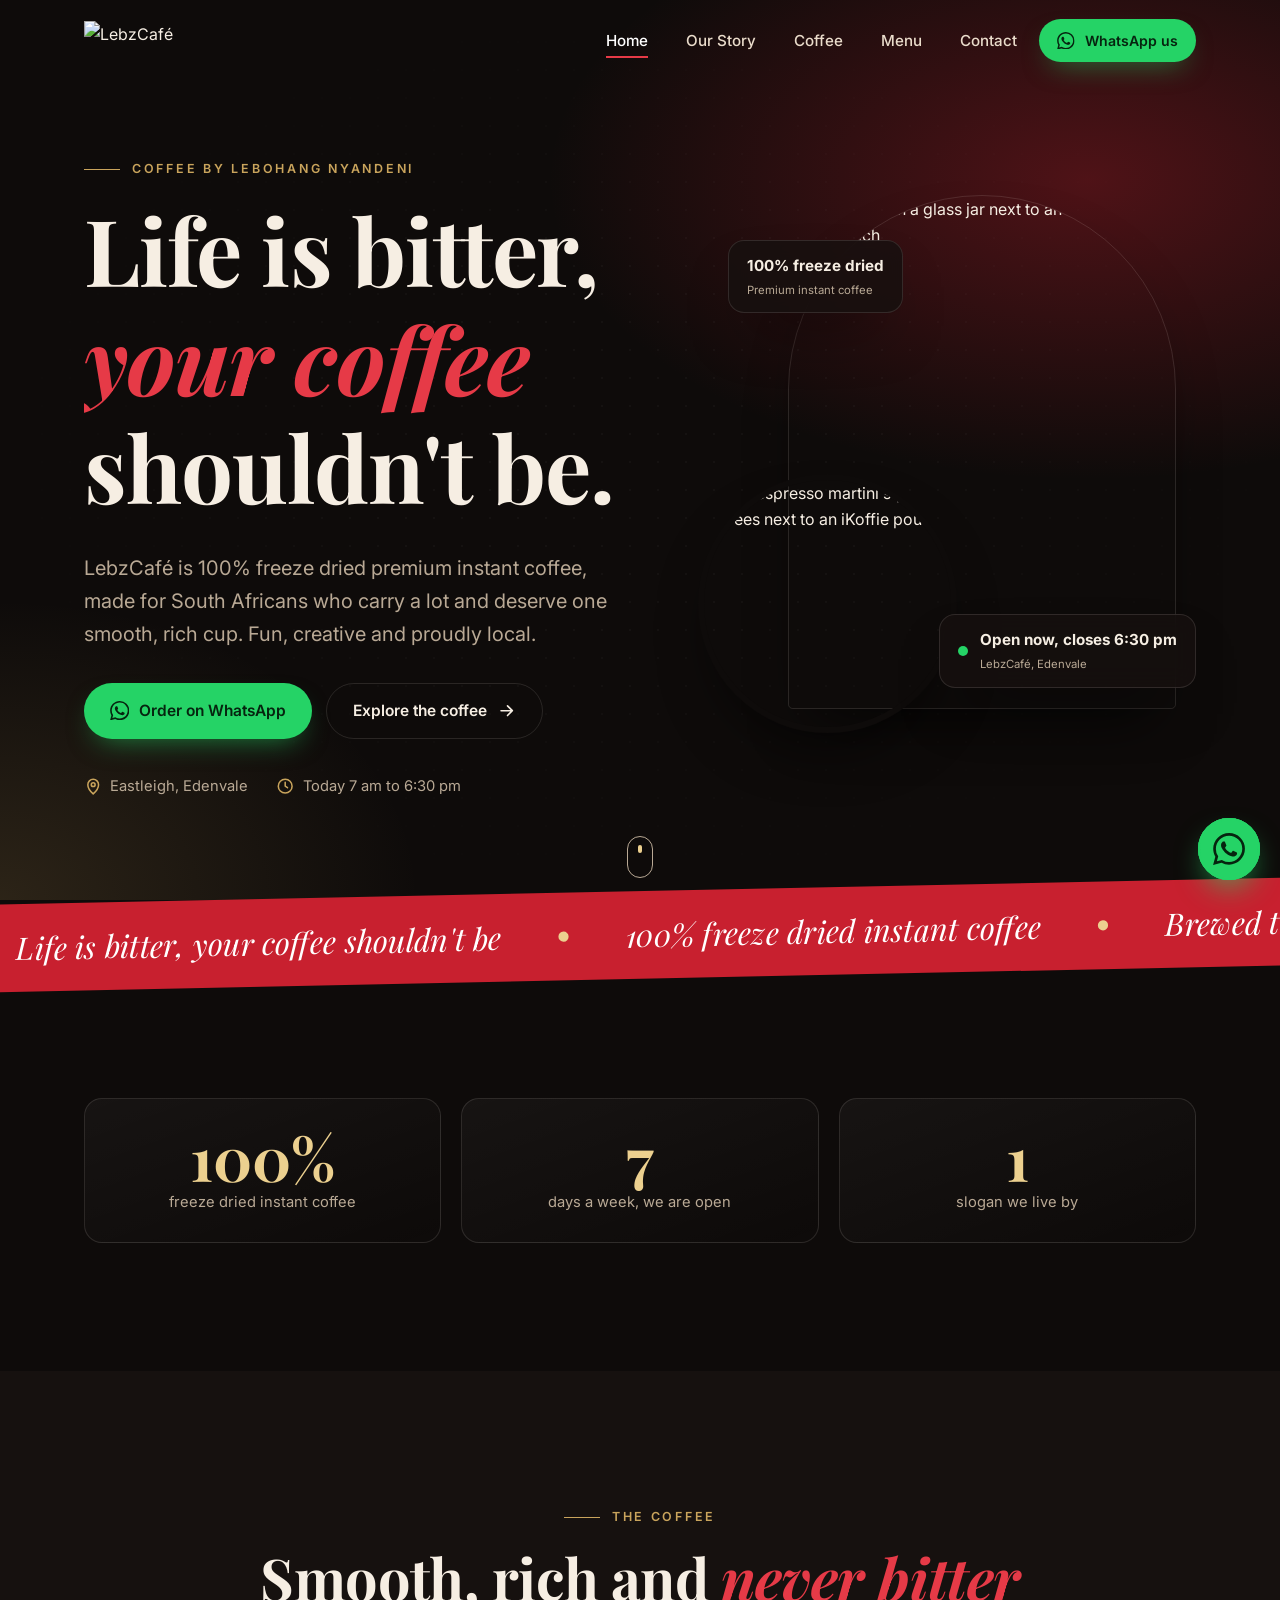
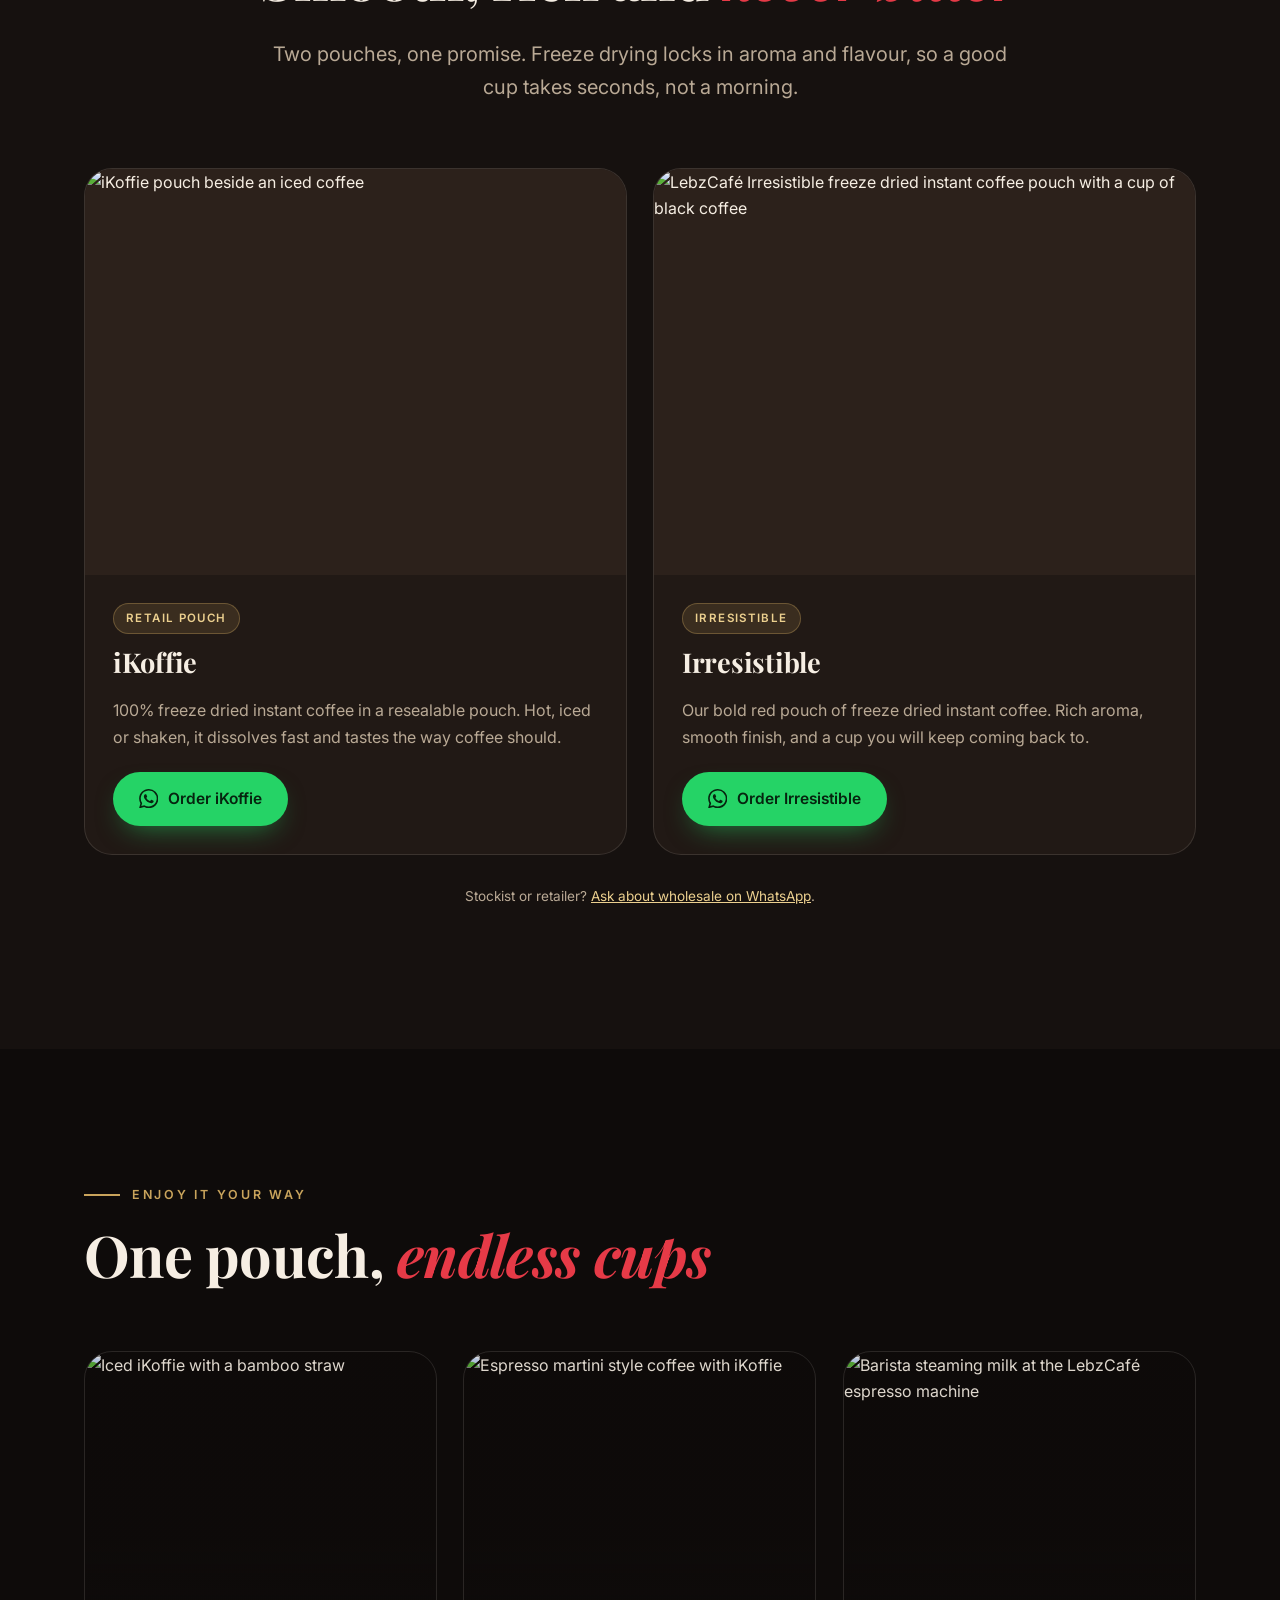
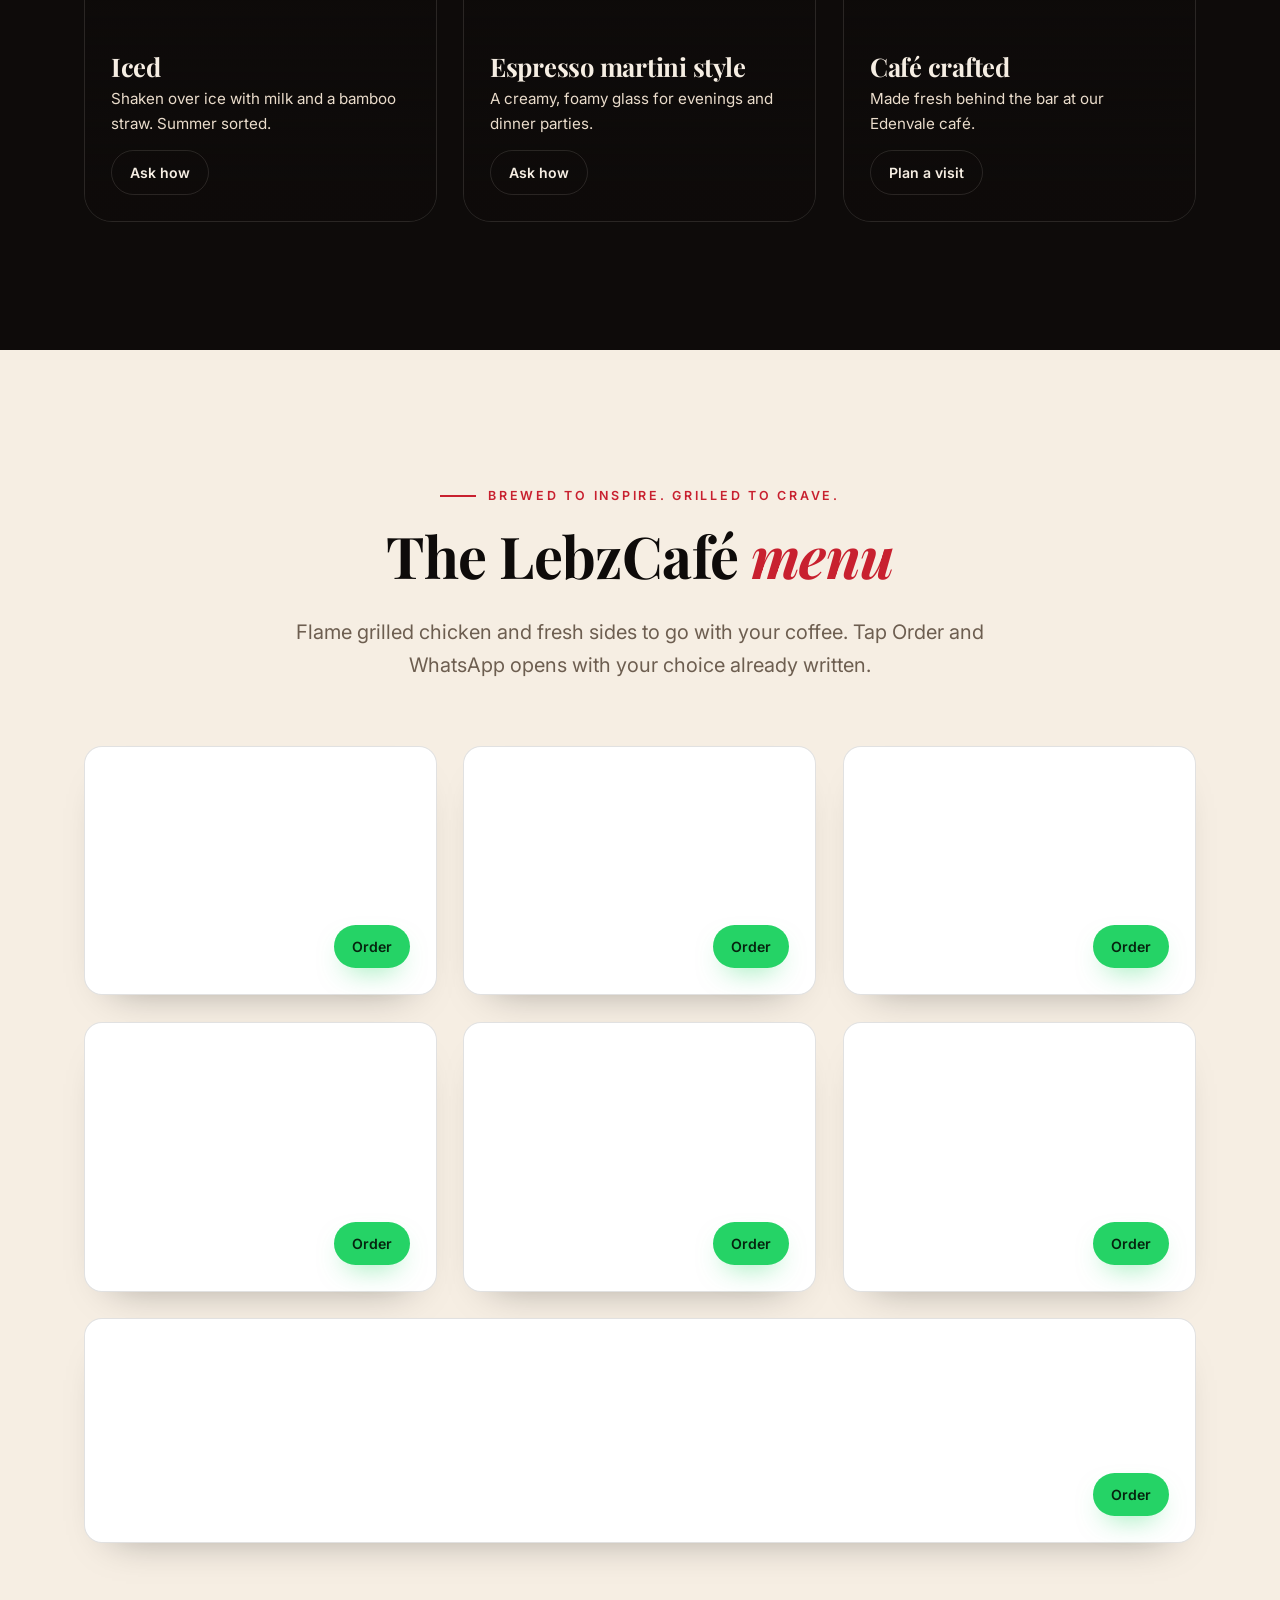
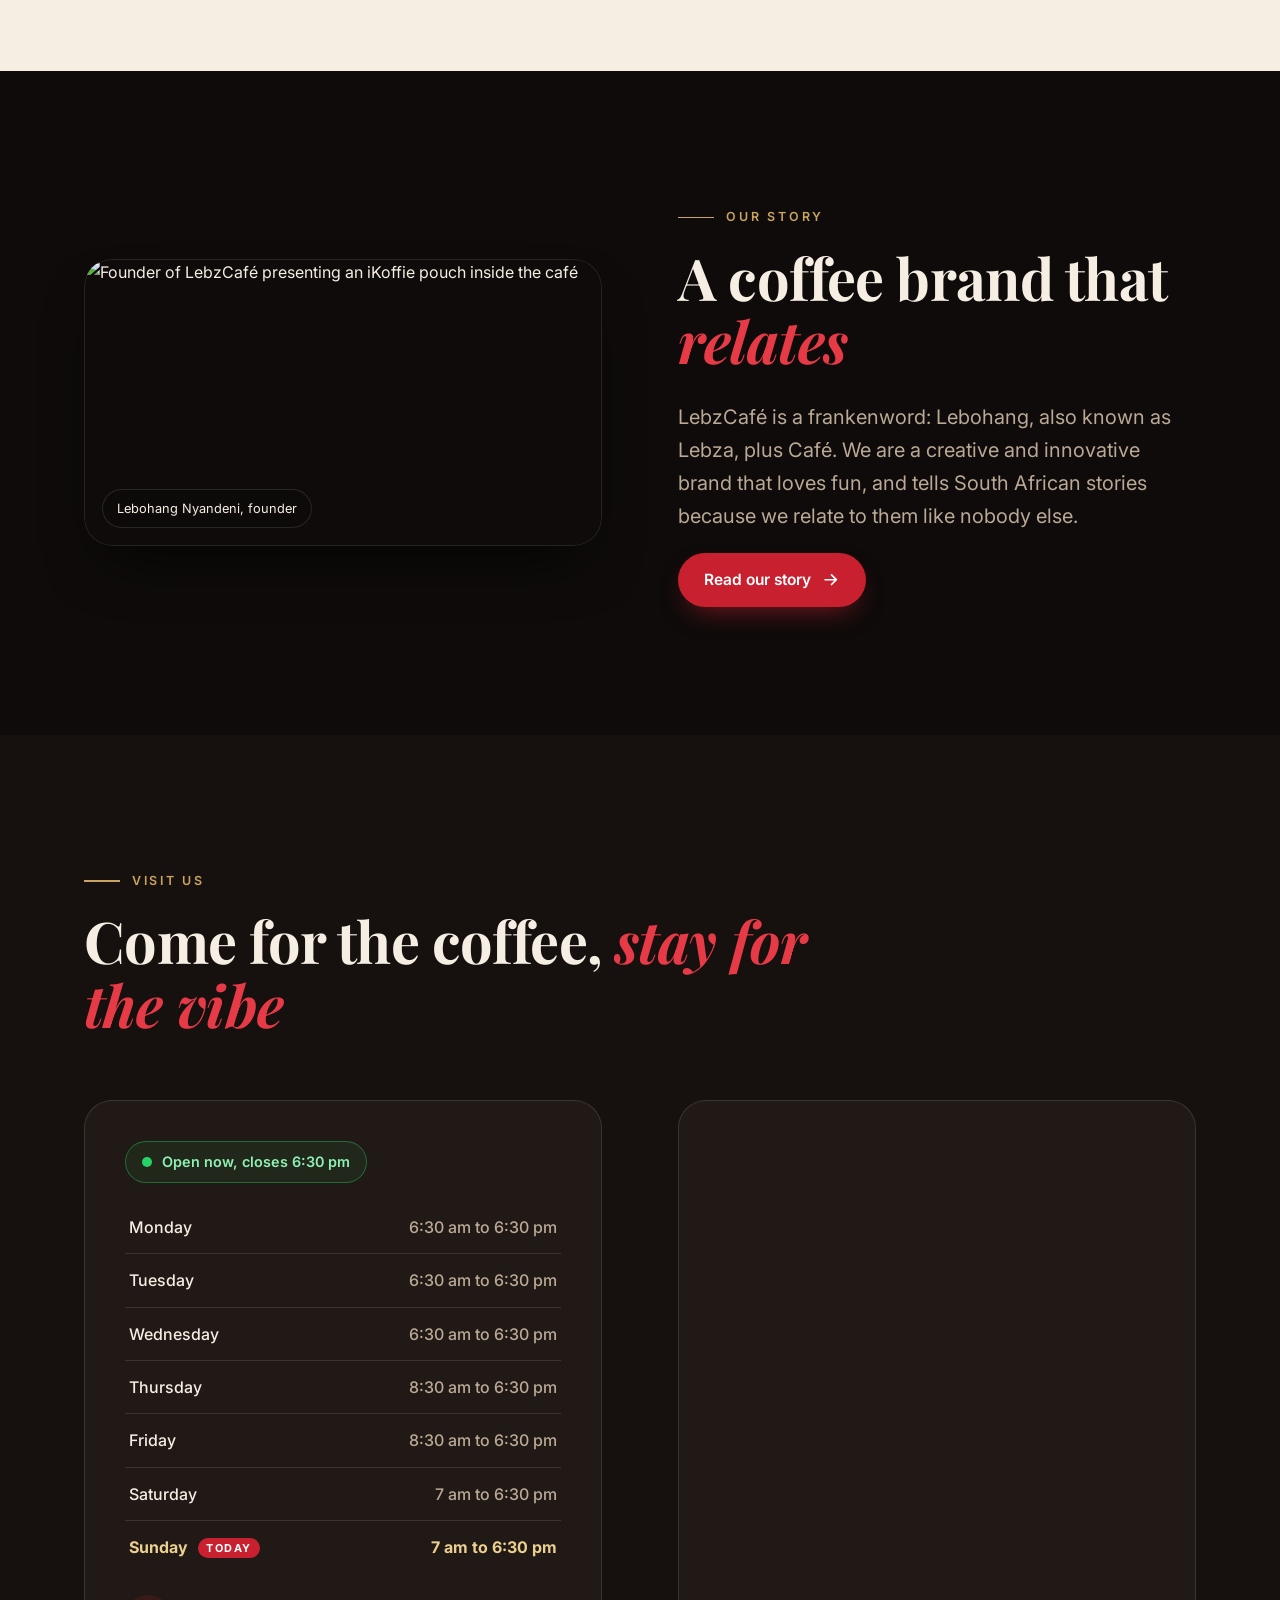
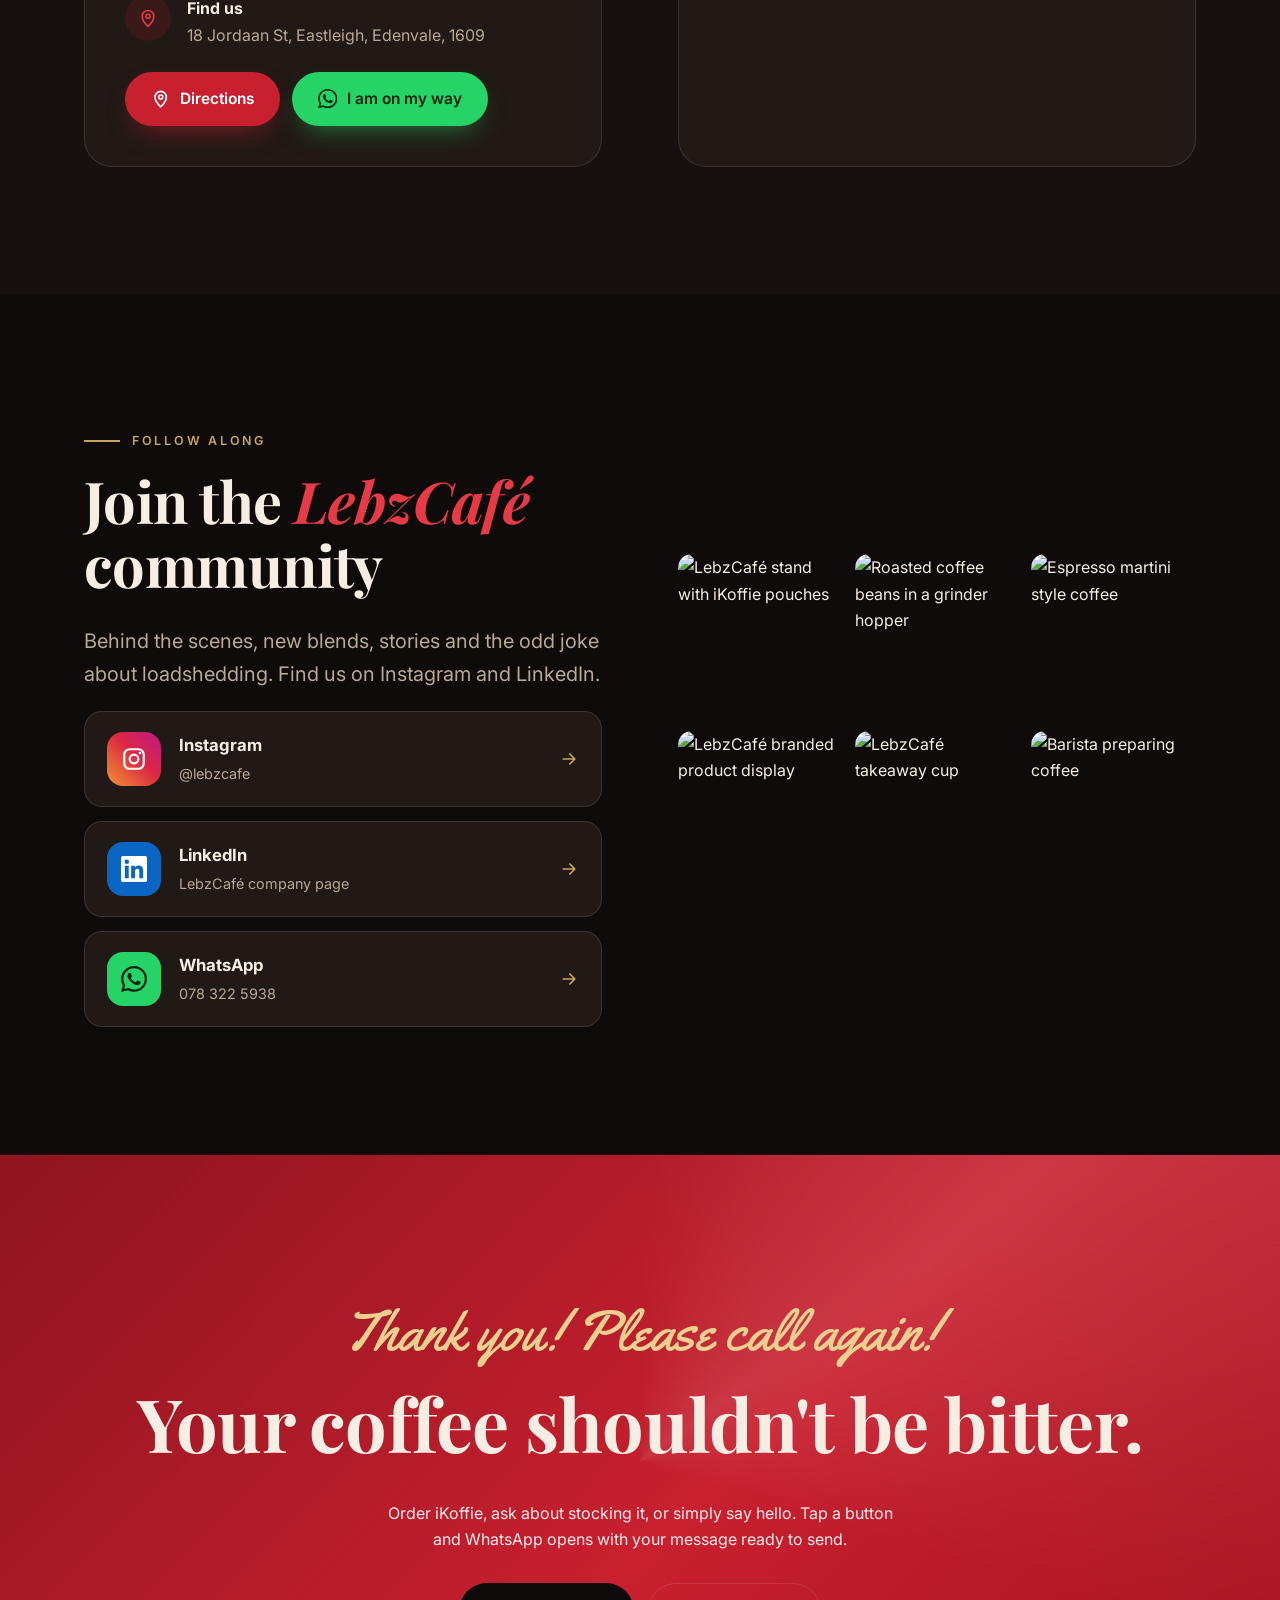
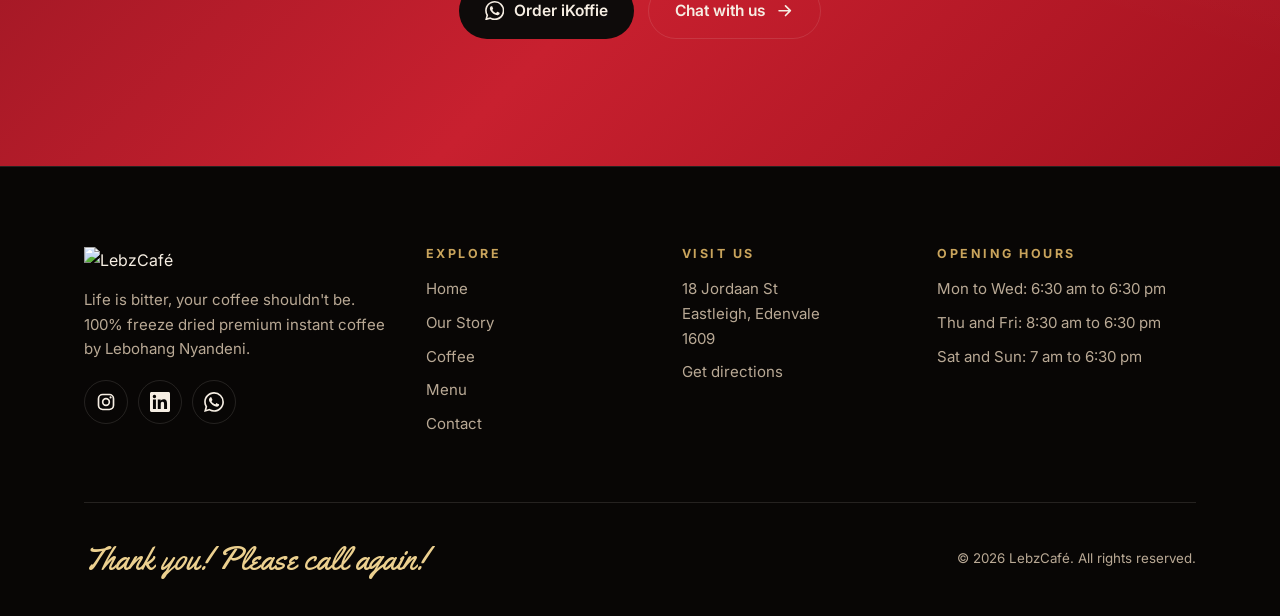
==== index.html @ f3aa7d7d "commit commit" ====
<!DOCTYPE html>
<html lang="en" class="no-js">
<head>
<meta charset="utf-8">
<meta name="viewport" content="width=device-width, initial-scale=1, viewport-fit=cover">
<title>LebzCafé | Premium Freeze Dried Instant Coffee, Edenvale</title>
<meta name="description" content="LebzCafé is a South African coffee brand. Life is bitter, your coffee shouldn't be. 100% freeze dried premium instant coffee, café and chicken grill at 18 Jordaan St, Eastleigh, Edenvale.">
<meta name="theme-color" content="#0e0b0a">
<meta property="og:title" content="LebzCafé | Premium Freeze Dried Instant Coffee, Edenvale">
<meta property="og:description" content="LebzCafé is a South African coffee brand. Life is bitter, your coffee shouldn't be. 100% freeze dried premium instant coffee, café and chicken grill at 18 Jordaan St, Eastleigh, Edenvale.">
<meta property="og:type" content="website">
<meta property="og:image" content="images/ikoffie-beach.jpg">
<link rel="icon" href="images/favicon.png" type="image/png">
<link rel="preconnect" href="https://fonts.googleapis.com">
<link rel="preconnect" href="https://fonts.gstatic.com" crossorigin>
<link href="https://fonts.googleapis.com/css2?family=Inter:wght@400;500;600;700&family=Playfair+Display:ital,wght@0,600;0,700;1,500;1,600&family=Yellowtail&display=swap" rel="stylesheet">
<link rel="stylesheet" href="style.css">
</head>
<body class="is-loading">
<svg width="0" height="0" style="position:absolute" aria-hidden="true" focusable="false">
<symbol id="i-wa" viewBox="0 0 24 24"><path d="M17.472 14.382c-.297-.149-1.758-.867-2.03-.967-.273-.099-.471-.148-.67.15-.197.297-.767.966-.94 1.164-.173.199-.347.223-.644.075-.297-.15-1.255-.463-2.39-1.475-.883-.788-1.48-1.761-1.653-2.059-.173-.297-.018-.458.13-.606.134-.133.298-.347.446-.52.149-.174.198-.298.298-.497.099-.198.05-.371-.025-.52-.075-.149-.669-1.612-.916-2.207-.242-.579-.487-.5-.669-.51-.173-.008-.371-.01-.57-.01-.198 0-.52.074-.792.372-.272.297-1.04 1.016-1.04 2.479 0 1.462 1.065 2.875 1.213 3.074.149.198 2.096 3.2 5.077 4.487.709.306 1.262.489 1.694.625.712.227 1.36.195 1.871.118.571-.085 1.758-.719 2.006-1.413.248-.694.248-1.289.173-1.413-.074-.124-.272-.198-.57-.347m-5.421 7.403h-.004a9.87 9.87 0 01-5.031-1.378l-.361-.214-3.741.982.998-3.648-.235-.374a9.86 9.86 0 01-1.51-5.26c.001-5.45 4.436-9.884 9.888-9.884 2.64 0 5.122 1.03 6.988 2.898a9.825 9.825 0 012.893 6.994c-.003 5.45-4.437 9.884-9.885 9.884m8.413-18.297A11.815 11.815 0 0012.05 0C5.495 0 .16 5.335.157 11.892c0 2.096.547 4.142 1.588 5.945L.057 24l6.305-1.654a11.882 11.882 0 005.683 1.448h.005c6.554 0 11.89-5.335 11.893-11.893a11.821 11.821 0 00-3.48-8.413Z"/></symbol>
<symbol id="i-in" viewBox="0 0 24 24"><path d="M20.447 20.452h-3.554v-5.569c0-1.328-.027-3.037-1.852-3.037-1.853 0-2.136 1.445-2.136 2.939v5.667H9.351V9h3.414v1.561h.046c.477-.9 1.637-1.85 3.37-1.85 3.601 0 4.267 2.37 4.267 5.455v6.286zM5.337 7.433a2.062 2.062 0 01-2.063-2.065 2.064 2.064 0 112.063 2.065zm1.782 13.019H3.555V9h3.564v11.452zM22.225 0H1.771C.792 0 0 .774 0 1.729v20.542C0 23.227.792 24 1.771 24h20.451C23.2 24 24 23.227 24 22.271V1.729C24 .774 23.2 0 22.222 0h.003z"/></symbol>
<symbol id="i-ig" viewBox="0 0 24 24"><rect x="3" y="3" width="18" height="18" rx="5" fill="none" stroke="currentColor" stroke-width="2"/><circle cx="12" cy="12" r="4" fill="none" stroke="currentColor" stroke-width="2"/><circle cx="17.5" cy="6.5" r="1.3" fill="currentColor"/></symbol>
<symbol id="i-pin" viewBox="0 0 24 24"><path d="M12 22s7-6.2 7-12a7 7 0 10-14 0c0 5.8 7 12 7 12z"/><circle cx="12" cy="10" r="2.5"/></symbol>
<symbol id="i-clock" viewBox="0 0 24 24"><circle cx="12" cy="12" r="9"/><path d="M12 7v5l3 2"/></symbol>
<symbol id="i-arrow" viewBox="0 0 24 24"><path d="M5 12h14M13 6l6 6-6 6"/></symbol>
<symbol id="i-phone" viewBox="0 0 24 24"><path d="M5 4h4l2 5-2.5 1.5a11 11 0 005 5L15 13l5 2v4a2 2 0 01-2 2A16 16 0 013 6a2 2 0 012-2z"/></symbol>
</svg>
<a class="skip-link" href="#main">Skip to content</a>
<div class="progress" aria-hidden="true"></div>
<div class="preloader" aria-hidden="true">
  <div class="preloader-inner">
    <svg viewBox="0 0 80 80">
      <defs><clipPath id="cupclip"><path d="M14 30h42v14a16 16 0 01-16 16H30A16 16 0 0114 44z"/></clipPath></defs>
      <g clip-path="url(#cupclip)"><rect class="pl-liquid" x="14" y="30" width="42" height="34"/></g>
      <path class="pl-cup" d="M14 30h42v14a16 16 0 01-16 16H30A16 16 0 0114 44zM56 34h4a6 6 0 010 12h-5"/>
      <path class="pl-steam" d="M26 22c-3-3 3-6 0-10"/><path class="pl-steam" d="M35 22c-3-3 3-6 0-10"/><path class="pl-steam" d="M44 22c-3-3 3-6 0-10"/>
    </svg>
    <img src="images/logo-white.png" alt="LebzCafé">
  </div>
</div>

<header class="site-header">
  <div class="container nav">
    <a class="brand" href="index.html" aria-label="LebzCafé home"><img src="images/logo-white.png" alt="LebzCafé" width="120" height="40"></a>
    <nav class="nav-links" id="site-nav" aria-label="Main">
      <a href="index.html" aria-current="page">Home</a>
      <a href="about.html">Our Story</a>
      <a href="index.html#range">Coffee</a>
      <a href="index.html#menu">Menu</a>
      <a href="contact.html">Contact</a>
      <a class="btn btn-wa btn-sm" href="https://wa.me/27783225938" data-wa="general"><svg class="icon " aria-hidden="true"><use href="#i-wa"/></svg> WhatsApp us</a>
    </nav>
    <button class="nav-toggle" aria-label="Menu" aria-expanded="false" aria-controls="site-nav"><span></span><span></span><span></span></button>
  </div>
</header>

<main id="main">
<section class="hero">
  <div class="hero-beans" aria-hidden="true"></div>
  <div class="container hero-grid">
    <div>
      <span class="eyebrow reveal">Coffee by Lebohang Nyandeni</span>
      <h1 data-split>
        <span class="line">Life is bitter,</span>
        <span class="line accent">your coffee</span>
        <span class="line">shouldn't be.</span>
      </h1>
      <p class="lead reveal" style="--d:3">LebzCafé is 100% freeze dried premium instant coffee, made for South Africans who carry a lot and deserve one smooth, rich cup. Fun, creative and proudly local.</p>
      <div class="hero-actions reveal" style="--d:4">
        <a class="btn btn-wa" href="https://wa.me/27783225938" data-wa="order"><svg class="icon " aria-hidden="true"><use href="#i-wa"/></svg> Order on WhatsApp</a>
        <a class="btn btn-ghost" href="#range">Explore the coffee <svg class="icon icon-stroke " aria-hidden="true"><use href="#i-arrow"/></svg></a>
      </div>
      <div class="hero-meta reveal" style="--d:5">
        <span><svg class="icon icon-stroke " aria-hidden="true"><use href="#i-pin"/></svg> Eastleigh, Edenvale</span>
        <span><svg class="icon icon-stroke " aria-hidden="true"><use href="#i-clock"/></svg> <span data-today-hours>Open daily</span></span>
      </div>
    </div>
    <div class="hero-visual reveal zoom" style="--d:2">
      <div class="arch"><img src="images/ikoffie-beach.jpg" alt="Iced iKoffie in a glass jar next to an iKoffie pouch at the beach" width="1080" height="1323" fetchpriority="high"></div>
      <div class="orb"><img src="images/espresso-martini.jpg" alt="Two espresso martini style coffees next to an iKoffie pouch" width="1080" height="962" loading="lazy"></div>
      <div class="chip chip-a" data-open-status><span class="dot"></span><div><strong data-status-text>Checking hours</strong><small>LebzCafé, Edenvale</small></div></div>
      <div class="chip chip-b"><div><strong>100% freeze dried</strong><small>Premium instant coffee</small></div></div>
    </div>
  </div>
  <div class="scroll-cue" aria-hidden="true"></div>
</section>

<div class="marquee" aria-hidden="true"><div class="marquee-track">
  <span>Life is bitter, your coffee shouldn't be</span><span>100% freeze dried instant coffee</span><span>Brewed to inspire</span><span>Grilled to crave</span><span>Life is bitter, your coffee shouldn't be</span><span>100% freeze dried instant coffee</span><span>Brewed to inspire</span><span>Grilled to crave</span>
</div></div>

<section class="section">
  <div class="container">
    <div class="stats">
      <div class="stat reveal"><b data-count="100" data-suffix="%">0</b><span>freeze dried instant coffee</span></div>
      <div class="stat reveal" style="--d:1"><b data-count="7">0</b><span>days a week, we are open</span></div>
      <div class="stat reveal" style="--d:2"><b data-count="1">0</b><span>slogan we live by</span></div>
    </div>
  </div>
</section>

<section class="section section-ink2" id="range">
  <div class="container">
    <div class="section-head center">
      <span class="eyebrow reveal">The coffee</span>
      <h2 class="h2 reveal" style="--d:1">Smooth, rich and <span class="accent">never bitter</span></h2>
      <p class="lead reveal" style="--d:2">Two pouches, one promise. Freeze drying locks in aroma and flavour, so a good cup takes seconds, not a morning.</p>
    </div>
    <div class="cards cards-2">
      <article class="product tilt reveal">
        <div class="product-img"><img src="images/ikoffie-beach.jpg" alt="iKoffie pouch beside an iced coffee" loading="lazy"></div>
        <div class="product-body">
          <span class="badge">Retail pouch</span>
          <h3>iKoffie</h3>
          <p>100% freeze dried instant coffee in a resealable pouch. Hot, iced or shaken, it dissolves fast and tastes the way coffee should.</p>
          <a class="btn btn-wa" href="https://wa.me/27783225938" data-wa="order"><svg class="icon " aria-hidden="true"><use href="#i-wa"/></svg> Order iKoffie</a>
        </div>
      </article>
      <article class="product tilt reveal" style="--d:1">
        <div class="product-img"><img src="images/irresistible.jpg" alt="LebzCafé Irresistible freeze dried instant coffee pouch with a cup of black coffee" loading="lazy"></div>
        <div class="product-body">
          <span class="badge">Irresistible</span>
          <h3>Irresistible</h3>
          <p>Our bold red pouch of freeze dried instant coffee. Rich aroma, smooth finish, and a cup you will keep coming back to.</p>
          <a class="btn btn-wa" href="https://wa.me/27783225938" data-wa="irresistible"><svg class="icon " aria-hidden="true"><use href="#i-wa"/></svg> Order Irresistible</a>
        </div>
      </article>
    </div>
    <p class="note reveal" style="text-align:center;margin-top:30px">Stockist or retailer? <a href="https://wa.me/27783225938" data-wa="wholesale" style="color:var(--gold-2);text-decoration:underline">Ask about wholesale on WhatsApp</a>.</p>
  </div>
</section>

<section class="section">
  <div class="container">
    <div class="section-head">
      <span class="eyebrow reveal">Enjoy it your way</span>
      <h2 class="h2 reveal" style="--d:1">One pouch, <span class="accent">endless cups</span></h2>
    </div>
    <div class="cards cards-3">
      <article class="serve tilt reveal"><img src="images/ikoffie-beach.jpg" alt="Iced iKoffie with a bamboo straw" loading="lazy"><div class="serve-body"><h3>Iced</h3><p>Shaken over ice with milk and a bamboo straw. Summer sorted.</p><a class="btn btn-ghost btn-sm" href="https://wa.me/27783225938" data-wa="serve" data-wa-item="an iced coffee">Ask how</a></div></article>
      <article class="serve tilt reveal" style="--d:1"><img src="images/espresso-martini.jpg" alt="Espresso martini style coffee with iKoffie" loading="lazy"><div class="serve-body"><h3>Espresso martini style</h3><p>A creamy, foamy glass for evenings and dinner parties.</p><a class="btn btn-ghost btn-sm" href="https://wa.me/27783225938" data-wa="serve" data-wa-item="an espresso martini style coffee">Ask how</a></div></article>
      <article class="serve tilt reveal" style="--d:2"><img src="images/barista.jpg" alt="Barista steaming milk at the LebzCafé espresso machine" loading="lazy"><div class="serve-body"><h3>Café crafted</h3><p>Made fresh behind the bar at our Edenvale café.</p><a class="btn btn-ghost btn-sm" href="https://wa.me/27783225938" data-wa="visit">Plan a visit</a></div></article>
    </div>
  </div>
</section>

<section class="section section-light" id="menu">
  <div class="container">
    <div class="section-head center">
      <span class="eyebrow reveal">Brewed to inspire. Grilled to crave.</span>
      <h2 class="h2 reveal" style="--d:1">The LebzCafé <span class="accent">menu</span></h2>
      <p class="lead reveal" style="--d:2">Flame grilled chicken and fresh sides to go with your coffee. Tap Order and WhatsApp opens with your choice already written.</p>
    </div>
    <div class="cards cards-3">
      <article class="menu-card tilt reveal" style="--d:0">
        <div class="no">01</div><h3>1/4 Leg + Pap &amp; Sheba</h3><p>Flame grilled quarter leg served with pap and spicy sheba relish</p>
        <div class="menu-foot"><span class="price">R44.99</span>
        <a class="btn btn-wa btn-sm" href="https://wa.me/27783225938" data-wa="menu" data-wa-item="01 1/4 Leg + Pap and Sheba (R44.99)">Order</a></div>
      </article>
      <article class="menu-card tilt reveal" style="--d:1">
        <div class="no">02</div><h3>1/4 Leg + Rice + Greek Salad</h3><p>Grilled quarter leg with rice and fresh Greek salad with feta</p>
        <div class="menu-foot"><span class="price">R49.99</span>
        <a class="btn btn-wa btn-sm" href="https://wa.me/27783225938" data-wa="menu" data-wa-item="02 1/4 Leg + Rice + Greek Salad (R49.99)">Order</a></div>
      </article>
      <article class="menu-card tilt reveal" style="--d:2">
        <div class="no">03</div><h3>1/4 Leg + 1 Side Chips / Rice</h3><p>Choose 1 side: golden hot chips or fluffy rice</p>
        <div class="menu-foot"><span class="price">R47.99</span>
        <a class="btn btn-wa btn-sm" href="https://wa.me/27783225938" data-wa="menu" data-wa-item="03 1/4 Leg + 1 Side Chips / Rice (R47.99)">Order</a></div>
      </article>
      <article class="menu-card tilt reveal" style="--d:0">
        <div class="no">04</div><h3>1/4 Chicken + Chips + Roll</h3><p>Grilled quarter chicken with chips and a fresh roll</p>
        <div class="menu-foot"><span class="price">R49.99</span>
        <a class="btn btn-wa btn-sm" href="https://wa.me/27783225938" data-wa="menu" data-wa-item="04 1/4 Chicken + Chips + Roll (R49.99)">Order</a></div>
      </article>
      <article class="menu-card tilt reveal" style="--d:1">
        <div class="no">05</div><h3>1/4 Chicken + Chips + Roll + Can</h3><p>Grilled quarter chicken with chips, roll and a canned drink</p>
        <div class="menu-foot"><span class="price">R54.99</span>
        <a class="btn btn-wa btn-sm" href="https://wa.me/27783225938" data-wa="menu" data-wa-item="05 1/4 Chicken + Chips + Roll + Can (R54.99)">Order</a></div>
      </article>
      <article class="menu-card tilt reveal" style="--d:2">
        <div class="no">06</div><h3>1/4 Leg Only</h3><p>Just the flame grilled quarter leg</p>
        <div class="menu-foot"><span class="price">R29.99</span>
        <a class="btn btn-wa btn-sm" href="https://wa.me/27783225938" data-wa="menu" data-wa-item="06 1/4 Leg Only (R29.99)">Order</a></div>
      </article>
      <article class="menu-card menu-wide tilt reveal">
        <div class="no">07</div><h3>Greek Salad Bowl</h3><p>Fresh Greek salad with feta, olives and herbs</p>
        <div class="menu-foot"><span class="price">R19.99</span>
        <a class="btn btn-wa btn-sm" href="https://wa.me/27783225938" data-wa="menu" data-wa-item="07 Greek Salad Bowl (R19.99)">Order</a></div>
      </article>
    </div>
  </div>
</section>

<section class="section">
  <div class="container split">
    <div class="media-frame reveal"><img src="images/team.jpg" alt="Founder of LebzCafé presenting an iKoffie pouch inside the café" loading="lazy" width="1080" height="599"><span class="media-tag">Lebohang Nyandeni, founder</span></div>
    <div>
      <span class="eyebrow reveal">Our story</span>
      <h2 class="h2 reveal" style="--d:1">A coffee brand that <span class="accent">relates</span></h2>
      <p class="lead reveal" style="--d:2">LebzCafé is a frankenword: Lebohang, also known as Lebza, plus Café. We are a creative and innovative brand that loves fun, and tells South African stories because we relate to them like nobody else.</p>
      <a class="btn reveal" style="--d:3" href="about.html">Read our story <svg class="icon icon-stroke " aria-hidden="true"><use href="#i-arrow"/></svg></a>
    </div>
  </div>
</section>

<section class="section section-ink2" id="visit">
  <div class="container">
    <div class="section-head">
      <span class="eyebrow reveal">Visit us</span>
      <h2 class="h2 reveal" style="--d:1">Come for the coffee, <span class="accent">stay for the vibe</span></h2>
    </div>
    <div class="split" style="align-items:stretch">
      <div class="info-card reveal">
        <div class="status-pill" data-open-status><span class="dot"></span><span data-status-text>Checking hours</span></div>
        <table class="hours" aria-label="Opening hours"><tbody data-hours-table></tbody></table>
        <address class="address" style="margin-top:22px">
          <div class="row"><span class="ico"><svg class="icon icon-stroke " aria-hidden="true"><use href="#i-pin"/></svg></span><div><strong>Find us</strong><span>18 Jordaan St, Eastleigh, Edenvale, 1609</span></div></div>
        </address>
        <div style="display:flex;flex-wrap:wrap;gap:12px;margin-top:24px">
          <a class="btn" href="https://www.google.com/maps/search/?api=1&query=18+Jordaan+St,+Eastleigh,+Edenvale,+1609" target="_blank" rel="noopener"><svg class="icon icon-stroke " aria-hidden="true"><use href="#i-pin"/></svg> Directions</a>
          <a class="btn btn-wa" href="https://wa.me/27783225938" data-wa="directions"><svg class="icon " aria-hidden="true"><use href="#i-wa"/></svg> I am on my way</a>
        </div>
      </div>
      <div class="map reveal" style="--d:1"><iframe title="Map to LebzCafé, 18 Jordaan St, Eastleigh, Edenvale" src="https://www.google.com/maps?q=18+Jordaan+St,+Eastleigh,+Edenvale,+1609&output=embed" loading="lazy" referrerpolicy="no-referrer-when-downgrade" allowfullscreen></iframe></div>
    </div>
  </div>
</section>

<section class="section">
  <div class="container split">
    <div>
      <span class="eyebrow reveal">Follow along</span>
      <h2 class="h2 reveal" style="--d:1">Join the <span class="accent">LebzCafé</span> community</h2>
      <p class="lead reveal" style="--d:2">Behind the scenes, new blends, stories and the odd joke about loadshedding. Find us on Instagram and LinkedIn.</p>
      <div class="social-stack reveal" style="--d:3">
        <a class="social-card" href="https://www.instagram.com/lebzcafe/" target="_blank" rel="noopener"><span class="ico ico-ig"><svg class="icon " aria-hidden="true"><use href="#i-ig"/></svg></span><div><b>Instagram</b><span>@lebzcafe</span></div><svg class="icon icon-stroke arrow" aria-hidden="true"><use href="#i-arrow"/></svg></a>
        <a class="social-card" href="https://www.linkedin.com/company/lebzcaf%C3%A9/home/" target="_blank" rel="noopener"><span class="ico ico-in"><svg class="icon " aria-hidden="true"><use href="#i-in"/></svg></span><div><b>LinkedIn</b><span>LebzCafé company page</span></div><svg class="icon icon-stroke arrow" aria-hidden="true"><use href="#i-arrow"/></svg></a>
        <a class="social-card" href="https://wa.me/27783225938" data-wa="social"><span class="ico ico-wa"><svg class="icon " aria-hidden="true"><use href="#i-wa"/></svg></span><div><b>WhatsApp</b><span>078 322 5938</span></div><svg class="icon icon-stroke arrow" aria-hidden="true"><use href="#i-arrow"/></svg></a>
      </div>
    </div>
    <div class="ig-grid reveal zoom" style="--d:1">
      <a href="https://www.instagram.com/lebzcafe/" target="_blank" rel="noopener" aria-label="View on Instagram"><img src="images/promoter.jpg" alt="LebzCafé stand with iKoffie pouches" loading="lazy"><svg class="icon " aria-hidden="true"><use href="#i-ig"/></svg></a>
      <a href="https://www.instagram.com/lebzcafe/" target="_blank" rel="noopener" aria-label="View on Instagram"><img src="images/beans.jpg" alt="Roasted coffee beans in a grinder hopper" loading="lazy"><svg class="icon " aria-hidden="true"><use href="#i-ig"/></svg></a>
      <a href="https://www.instagram.com/lebzcafe/" target="_blank" rel="noopener" aria-label="View on Instagram"><img src="images/espresso-martini.jpg" alt="Espresso martini style coffee" loading="lazy"><svg class="icon " aria-hidden="true"><use href="#i-ig"/></svg></a>
      <a href="https://www.instagram.com/lebzcafe/" target="_blank" rel="noopener" aria-label="View on Instagram"><img src="images/stand.jpg" alt="LebzCafé branded product display" loading="lazy"><svg class="icon " aria-hidden="true"><use href="#i-ig"/></svg></a>
      <a href="https://www.instagram.com/lebzcafe/" target="_blank" rel="noopener" aria-label="View on Instagram"><img src="images/founder-cup.jpg" alt="LebzCafé takeaway cup" loading="lazy"><svg class="icon " aria-hidden="true"><use href="#i-ig"/></svg></a>
      <a href="https://www.instagram.com/lebzcafe/" target="_blank" rel="noopener" aria-label="View on Instagram"><img src="images/barista.jpg" alt="Barista preparing coffee" loading="lazy"><svg class="icon " aria-hidden="true"><use href="#i-ig"/></svg></a>
    </div>
  </div>
</section>
</main>

<section class="cta">
  <div class="container">
    <span class="script reveal">Thank you! Please call again!</span>
    <h2 class="reveal" style="--d:1">Your coffee shouldn't be bitter.</h2>
    <p class="reveal" style="--d:2">Order iKoffie, ask about stocking it, or simply say hello. Tap a button and WhatsApp opens with your message ready to send.</p>
    <div class="row reveal" style="--d:3">
      <a class="btn btn-dark" href="https://wa.me/27783225938" data-wa="order"><svg class="icon " aria-hidden="true"><use href="#i-wa"/></svg> Order iKoffie</a>
      <a class="btn btn-ghost" href="https://wa.me/27783225938" data-wa="general">Chat with us <svg class="icon icon-stroke " aria-hidden="true"><use href="#i-arrow"/></svg></a>
    </div>
  </div>
</section>


<footer class="site-footer">
  <div class="container">
    <div class="foot-grid">
      <div>
        <img class="flogo" src="images/logo-white.png" alt="LebzCafé">
        <p>Life is bitter, your coffee shouldn't be. 100% freeze dried premium instant coffee by Lebohang Nyandeni.</p>
        <div class="socials">
          <a href="https://www.instagram.com/lebzcafe/" target="_blank" rel="noopener" aria-label="LebzCafé on Instagram"><svg class="icon " aria-hidden="true"><use href="#i-ig"/></svg></a>
          <a href="https://www.linkedin.com/company/lebzcaf%C3%A9/home/" target="_blank" rel="noopener" aria-label="LebzCafé on LinkedIn"><svg class="icon " aria-hidden="true"><use href="#i-in"/></svg></a>
          <a href="https://wa.me/27783225938" data-wa="general" aria-label="LebzCafé on WhatsApp"><svg class="icon " aria-hidden="true"><use href="#i-wa"/></svg></a>
        </div>
      </div>
      <div>
        <h4>Explore</h4>
        <ul>
          <li><a href="index.html">Home</a></li>
          <li><a href="about.html">Our Story</a></li>
          <li><a href="index.html#range">Coffee</a></li>
          <li><a href="index.html#menu">Menu</a></li>
          <li><a href="contact.html">Contact</a></li>
        </ul>
      </div>
      <div>
        <h4>Visit us</h4>
        <ul>
          <li>18 Jordaan St<br>Eastleigh, Edenvale<br>1609</li>
          <li><a href="https://www.google.com/maps/search/?api=1&query=18+Jordaan+St,+Eastleigh,+Edenvale,+1609" target="_blank" rel="noopener">Get directions</a></li>
        </ul>
      </div>
      <div>
        <h4>Opening hours</h4>
        <ul>
          <li>Mon to Wed: 6:30 am to 6:30 pm</li>
          <li>Thu and Fri: 8:30 am to 6:30 pm</li>
          <li>Sat and Sun: 7 am to 6:30 pm</li>
        </ul>
      </div>
    </div>
    <div class="foot-thanks">
      <span class="script">Thank you! Please call again!</span>
      <small>&copy; <span data-year>2026</span> LebzCafé. All rights reserved.</small>
    </div>
  </div>
</footer>
<script src="script.js"></script>
</body>
</html>
---- style.css ----
/* ==========================================================================
   LebzCafe - Stylesheet
   Brand: dark espresso, signal red, warm gold, cream
   ========================================================================== */

:root {
  --ink: #0e0b0a;
  --ink-2: #16110f;
  --ink-3: #211915;
  --ink-4: #2c211b;
  --cream: #f6eee3;
  --cream-2: #eadccb;
  --paper: #fbf7f1;
  --red: #c8202f;
  --red-2: #e63a47;
  --red-deep: #8e1420;
  --gold: #c9a45c;
  --gold-2: #ecd08f;
  --muted: #b9a995;
  --muted-dark: #6d5e50;
  --line: rgba(246, 238, 227, 0.12);
  --line-dark: rgba(14, 11, 10, 0.12);
  --wa: #25d366;
  --radius: 18px;
  --radius-lg: 28px;
  --shadow: 0 30px 60px -25px rgba(0, 0, 0, 0.7);
  --ease: cubic-bezier(0.22, 1, 0.36, 1);
  --font-display: "Playfair Display", Georgia, serif;
  --font-body: "Inter", system-ui, -apple-system, "Segoe UI", Roboto, sans-serif;
  --font-script: "Yellowtail", "Brush Script MT", cursive;
  --gutter: clamp(20px, 5vw, 64px);
  --max: 1240px;
}

*,
*::before,
*::after { box-sizing: border-box; }

html { scroll-behavior: smooth; -webkit-text-size-adjust: 100%; overflow-x: clip; }

body {
  margin: 0;
  font-family: var(--font-body);
  font-size: 16px;
  line-height: 1.65;
  color: var(--cream);
  background: var(--ink);
  overflow-x: clip;
  -webkit-font-smoothing: antialiased;
  opacity: 1;
  transition: opacity 0.3s ease;
}
body.is-leaving { opacity: 0; }
body.is-loading { overflow: hidden; }

img { max-width: 100%; display: block; }
a { color: inherit; text-decoration: none; }
button { font: inherit; color: inherit; cursor: pointer; }
h1, h2, h3, h4 { font-family: var(--font-display); line-height: 1.1; margin: 0 0 0.5em; font-weight: 700; letter-spacing: -0.01em; }
p { margin: 0 0 1em; }
ul { margin: 0; padding: 0; list-style: none; }

.icon { width: 1.25em; height: 1.25em; flex: none; fill: currentColor; }
.icon-stroke { fill: none; stroke: currentColor; stroke-width: 2; stroke-linecap: round; stroke-linejoin: round; }

.skip-link {
  position: absolute; left: -999px; top: 8px; z-index: 1000;
  background: var(--cream); color: var(--ink); padding: 10px 16px; border-radius: 8px;
}
.skip-link:focus { left: 8px; }

:focus-visible { outline: 3px solid var(--gold); outline-offset: 3px; border-radius: 6px; }

.container { width: 100%; max-width: var(--max); margin: 0 auto; padding: 0 var(--gutter); }

/* ---------- Scroll progress + cursor glow ---------- */
.progress {
  position: fixed; top: 0; left: 0; height: 3px; width: 100%; z-index: 300;
  background: linear-gradient(90deg, var(--red), var(--gold-2));
  transform-origin: left; transform: scaleX(0);
}
.cursor-glow {
  position: fixed; top: 0; left: 0; width: 460px; height: 460px; margin: -230px 0 0 -230px;
  background: radial-gradient(circle, rgba(200, 32, 47, 0.16), transparent 65%);
  pointer-events: none; z-index: 1; opacity: 0; transition: opacity 0.4s;
  will-change: transform;
}
.cursor-glow.is-on { opacity: 1; }
@media (pointer: coarse) { .cursor-glow { display: none; } }

/* ---------- Preloader ---------- */
.preloader {
  position: fixed; inset: 0; z-index: 500; background: var(--ink);
  display: grid; place-items: center;
  transition: transform 0.9s var(--ease), visibility 0s linear 0.9s;
}
.preloader.is-done { transform: translateY(-100%); visibility: hidden; }
.preloader-inner { text-align: center; }
.preloader svg { width: 96px; height: auto; overflow: visible; }
.pl-cup { fill: none; stroke: var(--cream); stroke-width: 2.5; stroke-linecap: round; stroke-linejoin: round; }
.pl-liquid { fill: var(--red); animation: fillCup 1.3s var(--ease) forwards; transform-origin: bottom; }
@keyframes fillCup { from { transform: scaleY(0); } to { transform: scaleY(1); } }
.pl-steam { fill: none; stroke: var(--gold-2); stroke-width: 2.5; stroke-linecap: round; stroke-dasharray: 30; stroke-dashoffset: 30; opacity: 0; animation: steam 1.6s ease-in-out infinite; }
.pl-steam:nth-of-type(2) { animation-delay: 0.25s; }
.pl-steam:nth-of-type(3) { animation-delay: 0.5s; }
@keyframes steam {
  0% { stroke-dashoffset: 30; opacity: 0; transform: translateY(6px); }
  40% { opacity: 1; }
  100% { stroke-dashoffset: -30; opacity: 0; transform: translateY(-8px); }
}
.preloader img { width: 180px; margin: 22px auto 0; opacity: 0; animation: fadeUp 0.8s 0.25s var(--ease) forwards; }
@keyframes fadeUp { from { opacity: 0; transform: translateY(14px); } to { opacity: 1; transform: none; } }

/* ---------- Header / nav ---------- */
.site-header {
  position: fixed; top: 0; left: 0; right: 0; z-index: 200;
  transition: transform 0.5s var(--ease), background 0.4s, box-shadow 0.4s, padding 0.4s;
  padding: 18px 0;
}
.site-header.scrolled {
  background: rgba(14, 11, 10, 0.82);
  backdrop-filter: blur(14px); -webkit-backdrop-filter: blur(14px);
  box-shadow: 0 1px 0 var(--line);
  padding: 10px 0;
}
.site-header.hide { transform: translateY(-110%); }
.nav { display: flex; align-items: center; justify-content: space-between; gap: 24px; }
.brand img { height: 40px; width: auto; transition: transform 0.4s var(--ease); }
.brand:hover img { transform: rotate(-3deg) scale(1.05); }
.nav-links { display: flex; align-items: center; gap: 6px; }
.nav-links a:not(.btn) {
  position: relative; padding: 10px 16px; font-size: 0.95rem; font-weight: 500; color: var(--cream-2);
  transition: color 0.3s;
}
.nav-links a:not(.btn)::after {
  content: ""; position: absolute; left: 16px; right: 16px; bottom: 5px; height: 2px;
  background: var(--red-2); transform: scaleX(0); transform-origin: right; transition: transform 0.4s var(--ease);
}
.nav-links a:not(.btn):hover, .nav-links a[aria-current="page"] { color: #fff; }
.nav-links a:not(.btn):hover::after, .nav-links a[aria-current="page"]::after { transform: scaleX(1); transform-origin: left; }
.nav-toggle {
  display: none; width: 46px; height: 46px; border-radius: 50%; border: 1px solid var(--line);
  background: rgba(255, 255, 255, 0.04); position: relative; z-index: 260;
}
.nav-toggle span {
  position: absolute; left: 13px; right: 13px; height: 2px; background: var(--cream); border-radius: 2px;
  transition: transform 0.4s var(--ease), opacity 0.3s, top 0.4s var(--ease);
}
.nav-toggle span:nth-child(1) { top: 16px; }
.nav-toggle span:nth-child(2) { top: 22px; }
.nav-toggle span:nth-child(3) { top: 28px; }
.nav-open .nav-toggle span:nth-child(1) { top: 22px; transform: rotate(45deg); }
.nav-open .nav-toggle span:nth-child(2) { opacity: 0; }
.nav-open .nav-toggle span:nth-child(3) { top: 22px; transform: rotate(-45deg); }

@media (max-width: 900px) {
  .nav-toggle { display: block; }
  .nav-links {
    position: fixed; inset: 0; z-index: 250; flex-direction: column; justify-content: center; gap: 6px;
    background: radial-gradient(circle at 80% 10%, rgba(200, 32, 47, 0.3), transparent 55%), var(--ink);
    clip-path: circle(0% at calc(100% - 44px) 40px);
    transition: clip-path 0.7s var(--ease);
    visibility: hidden;
  }
  .nav-open .nav-links { clip-path: circle(150% at calc(100% - 44px) 40px); visibility: visible; }
  .nav-links a:not(.btn) { font-family: var(--font-display); font-size: 2rem; padding: 8px 12px; opacity: 0; transform: translateY(20px); }
  .nav-links .btn { opacity: 0; transform: translateY(20px); margin-top: 18px; }
  .nav-open .nav-links a:not(.btn), .nav-open .nav-links .btn {
    opacity: 1; transform: none; transition: opacity 0.6s var(--ease), transform 0.6s var(--ease);
    transition-delay: calc(0.15s + var(--i, 0) * 0.07s);
  }
  .nav-open { overflow: hidden; }
}

/* ---------- Buttons ---------- */
.btn {
  --bg: var(--red); --fg: #fff;
  position: relative; display: inline-flex; align-items: center; justify-content: center; gap: 10px;
  padding: 14px 26px; border-radius: 999px; border: 0; font-weight: 600; font-size: 0.97rem;
  background: var(--bg); color: var(--fg); overflow: hidden; isolation: isolate;
  transition: transform 0.35s var(--ease), box-shadow 0.35s, background 0.3s, color 0.3s;
  box-shadow: 0 12px 28px -12px rgba(200, 32, 47, 0.7);
  will-change: transform;
}
.btn::before {
  content: ""; position: absolute; inset: 0; z-index: -1; width: 50%;
  background: linear-gradient(100deg, transparent, rgba(255, 255, 255, 0.35), transparent);
  transform: translateX(-160%) skewX(-20deg); animation: shine 4.5s ease-in-out infinite;
}
@keyframes shine { 0%, 60% { transform: translateX(-160%) skewX(-20deg); } 100% { transform: translateX(380%) skewX(-20deg); } }
.btn:hover { transform: translateY(-3px); box-shadow: 0 18px 34px -12px rgba(200, 32, 47, 0.85); background: var(--red-2); }
.btn .icon { transition: transform 0.4s var(--ease); }
.btn:hover .icon { transform: translateX(3px) scale(1.1); }
.btn-wa { --bg: var(--wa); --fg: #06240f; box-shadow: 0 12px 28px -12px rgba(37, 211, 102, 0.6); }
.btn-wa:hover { background: #3be07b; box-shadow: 0 18px 34px -12px rgba(37, 211, 102, 0.8); }
.btn-ghost { --bg: transparent; --fg: var(--cream); border: 1.5px solid var(--line); box-shadow: none; }
.btn-ghost::before { display: none; }
.btn-ghost:hover { background: var(--cream); color: var(--ink); border-color: var(--cream); box-shadow: none; }
.btn-dark { --bg: var(--ink); --fg: var(--cream); box-shadow: none; }
.btn-dark:hover { background: var(--ink-4); }
.btn-sm { padding: 10px 18px; font-size: 0.88rem; }
.btn-block { width: 100%; }

/* ---------- Sections ---------- */
section { position: relative; }
.section { padding: clamp(72px, 10vw, 140px) 0; }
.section-light { background: var(--cream); color: var(--ink); }
.section-paper { background: var(--paper); color: var(--ink); }
.section-ink2 { background: var(--ink-2); }
.eyebrow {
  display: inline-flex; align-items: center; gap: 12px; font-size: 0.78rem; font-weight: 600;
  letter-spacing: 0.22em; text-transform: uppercase; color: var(--gold); margin-bottom: 18px;
}
.eyebrow::before { content: ""; width: 36px; height: 1.5px; background: currentColor; }
.section-light .eyebrow, .section-paper .eyebrow { color: var(--red); }
.h2 { font-size: clamp(2rem, 4.6vw, 3.6rem); }
.lead { font-size: clamp(1.05rem, 1.6vw, 1.25rem); color: var(--muted); max-width: 60ch; }
.section-light .lead, .section-paper .lead { color: var(--muted-dark); }
.script { font-family: var(--font-script); font-weight: 400; color: var(--gold-2); letter-spacing: 0; }
.section-head { max-width: 760px; margin-bottom: clamp(36px, 5vw, 64px); }
.section-head.center { margin-left: auto; margin-right: auto; text-align: center; }
.section-head.center .eyebrow { justify-content: center; }
.section-head.center .lead { margin-left: auto; margin-right: auto; }
.accent { color: var(--red-2); font-style: italic; }
.section-light .accent, .section-paper .accent { color: var(--red); }

/* ---------- Hero ---------- */
.hero {
  position: relative; min-height: 100svh; display: flex; align-items: center;
  padding: 130px 0 80px; overflow: hidden;
  background:
    radial-gradient(900px 500px at 85% 20%, rgba(200, 32, 47, 0.35), transparent 60%),
    radial-gradient(700px 500px at 0% 100%, rgba(201, 164, 92, 0.16), transparent 60%),
    var(--ink);
}
.hero::after {
  content: ""; position: absolute; inset: 0; pointer-events: none; opacity: 0.5;
  background-image: radial-gradient(rgba(255, 255, 255, 0.06) 1px, transparent 1px);
  background-size: 28px 28px;
  mask-image: radial-gradient(ellipse at center, #000 30%, transparent 75%);
  -webkit-mask-image: radial-gradient(ellipse at center, #000 30%, transparent 75%);
}
.hero-grid { position: relative; z-index: 2; display: grid; grid-template-columns: 1.05fr 0.95fr; gap: clamp(28px, 5vw, 80px); align-items: center; }
.hero h1 { font-size: clamp(2.7rem, 7.2vw, 6rem); margin-bottom: 0.3em; }
[data-split] .line { display: block; overflow: hidden; padding-bottom: 0.08em; }
[data-split] .word { display: inline-block; transform: translateY(110%); animation: wordUp 1s var(--ease) forwards; animation-delay: calc(var(--w) * 0.09s + 0.5s); }
body.no-preload [data-split] .word { animation-delay: calc(var(--w) * 0.09s + 0.1s); }
@keyframes wordUp { to { transform: none; } }
.hero .lead { margin-bottom: 32px; }
.hero-actions { display: flex; flex-wrap: wrap; gap: 14px; margin-bottom: 36px; }
.hero-meta { display: flex; flex-wrap: wrap; gap: 14px 28px; color: var(--muted); font-size: 0.92rem; }
.hero-meta span { display: inline-flex; align-items: center; gap: 8px; }
.hero-meta .icon { color: var(--gold); }

.hero-visual { position: relative; min-height: 560px; }
.arch {
  position: absolute; right: 4%; top: 0; width: min(78%, 400px); aspect-ratio: 4 / 5.3;
  border-radius: 999px 999px 24px 24px; overflow: hidden; border: 1px solid var(--line);
  box-shadow: var(--shadow); animation: floaty 7s ease-in-out infinite;
}
.arch img { width: 100%; height: 100%; object-fit: cover; }
.orb {
  position: absolute; left: 0; bottom: 4%; width: min(52%, 270px); aspect-ratio: 1; border-radius: 50%;
  overflow: hidden; border: 6px solid var(--ink); box-shadow: var(--shadow); animation: floaty 8s 1s ease-in-out infinite reverse;
}
.orb img { width: 100%; height: 100%; object-fit: cover; }
@keyframes floaty { 0%, 100% { transform: translateY(0) rotate(0); } 50% { transform: translateY(-14px) rotate(0.6deg); } }
.chip {
  position: absolute; z-index: 3; display: flex; align-items: center; gap: 12px; padding: 12px 18px;
  background: rgba(22, 17, 15, 0.82); backdrop-filter: blur(12px); -webkit-backdrop-filter: blur(12px);
  border: 1px solid var(--line); border-radius: 16px; font-size: 0.85rem; box-shadow: var(--shadow);
}
.chip strong { display: block; font-size: 0.95rem; }
.chip small { color: var(--muted); }
.chip-a { right: 0; bottom: 12%; animation: floaty 6s ease-in-out infinite; }
.chip-b { left: 6%; top: 8%; animation: floaty 7s 0.5s ease-in-out infinite reverse; }
.chip .dot { width: 10px; height: 10px; border-radius: 50%; background: #777; flex: none; }
.chip.is-open .dot { background: var(--wa); box-shadow: 0 0 0 0 rgba(37, 211, 102, 0.7); animation: ping 2s infinite; }
.chip.is-closed .dot { background: var(--red-2); }
@keyframes ping { 70% { box-shadow: 0 0 0 10px rgba(37, 211, 102, 0); } 100% { box-shadow: 0 0 0 0 rgba(37, 211, 102, 0); } }

.hero-beans { position: absolute; inset: 0; overflow: hidden; pointer-events: none; z-index: 1; }
.bean {
  position: absolute; top: -10%; width: var(--s); height: calc(var(--s) * 1.45); border-radius: 50%;
  background: radial-gradient(circle at 35% 30%, #6b4128, #2a160b 70%); opacity: var(--o, 0.55);
  animation: drift var(--t) linear var(--dl) infinite; filter: blur(var(--b, 0));
}
.bean::after {
  content: ""; position: absolute; left: 50%; top: 10%; bottom: 10%; width: 2px; margin-left: -1px;
  background: rgba(0, 0, 0, 0.6); border-radius: 2px; transform: rotate(10deg);
}
@keyframes drift {
  0% { transform: translate3d(0, -10vh, 0) rotate(0deg); }
  100% { transform: translate3d(var(--x), 115vh, 0) rotate(var(--r)); }
}
.scroll-cue {
  position: absolute; left: 50%; bottom: 22px; z-index: 3; transform: translateX(-50%);
  width: 26px; height: 42px; border: 1.5px solid var(--muted); border-radius: 20px;
}
.scroll-cue::after {
  content: ""; position: absolute; left: 50%; top: 8px; width: 4px; height: 8px; margin-left: -2px; border-radius: 3px;
  background: var(--gold-2); animation: wheel 1.8s infinite;
}
@keyframes wheel { 0% { opacity: 0; transform: translateY(0); } 30% { opacity: 1; } 100% { opacity: 0; transform: translateY(14px); } }

@media (max-width: 900px) {
  .hero { padding-top: 110px; }
  .hero-grid { grid-template-columns: 1fr; }
  .hero-visual { min-height: 440px; order: -1; margin-bottom: 10px; }
  .arch { right: 8%; width: min(64%, 300px); }
  .orb { width: min(44%, 190px); }
  .scroll-cue { display: none; }
}

/* page hero (about / contact) */
.page-hero {
  position: relative; padding: 170px 0 90px; overflow: hidden;
  background: radial-gradient(800px 420px at 90% 0%, rgba(200, 32, 47, 0.32), transparent 60%), var(--ink);
}
.page-hero h1 { font-size: clamp(2.4rem, 6vw, 5rem); max-width: 16ch; }
.page-hero .lead { max-width: 58ch; }
.crumbs { font-size: 0.85rem; color: var(--muted); margin-bottom: 22px; }
.crumbs a:hover { color: var(--gold-2); }

/* ---------- Marquee ---------- */
.marquee { background: var(--red); color: #fff; overflow: hidden; padding: 18px 0; transform: rotate(-1.2deg) scale(1.02); margin: -8px 0; position: relative; z-index: 4; }
.marquee-track { display: flex; width: max-content; animation: marquee 32s linear infinite; }
.marquee:hover .marquee-track { animation-play-state: paused; }
.marquee span { font-family: var(--font-display); font-style: italic; font-size: clamp(1.2rem, 2.6vw, 1.9rem); padding: 0 28px; white-space: nowrap; display: inline-flex; align-items: center; gap: 56px; }
.marquee span::after { content: ""; width: 10px; height: 10px; background: var(--gold-2); border-radius: 50%; }
@keyframes marquee { to { transform: translateX(-50%); } }

/* ---------- Stats ---------- */
.stats { display: grid; grid-template-columns: repeat(3, 1fr); gap: 20px; }
.stat { padding: 28px; border: 1px solid var(--line); border-radius: var(--radius); background: linear-gradient(160deg, rgba(255, 255, 255, 0.04), transparent); text-align: center; }
.stat b { display: block; font-family: var(--font-display); font-size: clamp(2.2rem, 5vw, 3.8rem); color: var(--gold-2); line-height: 1; }
.stat span { color: var(--muted); font-size: 0.92rem; }
@media (max-width: 640px) { .stats { grid-template-columns: 1fr; } }

/* ---------- Split layout ---------- */
.split { display: grid; grid-template-columns: 1fr 1fr; gap: clamp(32px, 6vw, 90px); align-items: center; }
.split.flip .split-media { order: 2; }
@media (max-width: 900px) { .split { grid-template-columns: 1fr; } .split.flip .split-media { order: 0; } }
.media-frame { position: relative; border-radius: var(--radius-lg); overflow: hidden; box-shadow: var(--shadow); }
.media-frame img { width: 100%; height: 100%; object-fit: cover; transform: scale(1.08); transition: transform 1.2s var(--ease); }
.media-frame.in img { transform: scale(1); }
.media-frame::after { content: ""; position: absolute; inset: 0; border-radius: inherit; box-shadow: inset 0 0 0 1px rgba(255, 255, 255, 0.1); pointer-events: none; }
.media-tag {
  position: absolute; left: 18px; bottom: 18px; background: rgba(14, 11, 10, 0.78); backdrop-filter: blur(8px);
  padding: 8px 14px; border-radius: 999px; font-size: 0.8rem; color: var(--cream); border: 1px solid var(--line);
}
.ticks { display: grid; gap: 12px; margin: 22px 0 30px; }
.ticks li { display: flex; gap: 12px; align-items: flex-start; }
.ticks li::before { content: ""; flex: none; width: 20px; height: 20px; margin-top: 3px; border-radius: 50%; background: var(--red) url("data:image/svg+xml,%3Csvg xmlns='http://www.w3.org/2000/svg' viewBox='0 0 24 24' fill='none' stroke='white' stroke-width='3' stroke-linecap='round' stroke-linejoin='round'%3E%3Cpath d='M6 12.5l4 4 8-9'/%3E%3C/svg%3E") center/70% no-repeat; }

/* ---------- Product cards ---------- */
.cards { display: grid; gap: 26px; }
.cards-2 { grid-template-columns: repeat(2, 1fr); }
.cards-3 { grid-template-columns: repeat(3, 1fr); }
.cards-4 { grid-template-columns: repeat(4, 1fr); }
@media (max-width: 1000px) { .cards-4 { grid-template-columns: repeat(2, 1fr); } .cards-3 { grid-template-columns: repeat(2, 1fr); } }
@media (max-width: 680px) { .cards-2, .cards-3, .cards-4 { grid-template-columns: 1fr; } }

.tilt { transform-style: preserve-3d; transition: transform 0.25s ease-out, box-shadow 0.4s; will-change: transform; position: relative; }
.tilt .glare { position: absolute; inset: 0; border-radius: inherit; pointer-events: none; opacity: 0; transition: opacity 0.3s; background: radial-gradient(circle at var(--gx, 50%) var(--gy, 50%), rgba(255, 255, 255, 0.18), transparent 55%); }
.tilt:hover .glare { opacity: 1; }

.product {
  background: var(--ink-3); border: 1px solid var(--line); border-radius: var(--radius-lg); overflow: hidden;
  display: flex; flex-direction: column;
}
.product-img { aspect-ratio: 4 / 3; overflow: hidden; background: var(--ink-4); }
.product-img img { width: 100%; height: 100%; object-fit: cover; transition: transform 0.9s var(--ease); }
.product:hover .product-img img { transform: scale(1.07); }
.product-body { padding: 28px; display: flex; flex-direction: column; gap: 6px; flex: 1; }
.product-body h3 { font-size: 1.7rem; }
.product-body p { color: var(--muted); }
.product-body .btn { margin-top: auto; align-self: flex-start; }
.badge { display: inline-block; align-self: flex-start; padding: 5px 12px; border-radius: 999px; font-size: 0.72rem; letter-spacing: 0.12em; text-transform: uppercase; font-weight: 600; background: rgba(201, 164, 92, 0.15); color: var(--gold-2); border: 1px solid rgba(201, 164, 92, 0.35); margin-bottom: 8px; }

/* serve cards */
.serve { position: relative; border-radius: var(--radius-lg); overflow: hidden; aspect-ratio: 3 / 4; display: flex; align-items: flex-end; border: 1px solid var(--line); }
.serve img { position: absolute; inset: 0; width: 100%; height: 100%; object-fit: cover; transition: transform 1s var(--ease); }
.serve:hover img { transform: scale(1.08); }
.serve::after { content: ""; position: absolute; inset: 0; background: linear-gradient(to top, rgba(14, 11, 10, 0.92) 8%, rgba(14, 11, 10, 0.1) 60%); }
.serve-body { position: relative; z-index: 2; padding: 26px; }
.serve-body h3 { font-size: 1.6rem; margin-bottom: 6px; }
.serve-body p { color: var(--cream-2); font-size: 0.95rem; margin-bottom: 14px; }

/* ---------- Menu ---------- */
.menu-card {
  background: #fff; color: var(--ink); border-radius: var(--radius); padding: 26px; border: 1px solid var(--line-dark);
  display: flex; flex-direction: column; gap: 6px; box-shadow: 0 20px 40px -28px rgba(0, 0, 0, 0.4);
}
.menu-card .no { font-family: var(--font-display); font-size: 2.4rem; color: var(--red); line-height: 1; font-style: italic; }
.menu-card h3 { font-size: 1.2rem; margin: 8px 0 0; font-family: var(--font-body); font-weight: 700; letter-spacing: 0; text-transform: uppercase; }
.menu-card p { color: var(--muted-dark); font-size: 0.92rem; margin: 0; }
.menu-foot { margin-top: auto; padding-top: 18px; display: flex; align-items: center; justify-content: space-between; gap: 10px; }
.price { font-family: var(--font-display); font-size: 1.5rem; font-weight: 700; }
.menu-wide { grid-column: 1 / -1; }
.slogan-strip { font-size: 1rem; letter-spacing: 0.2em; text-transform: uppercase; color: var(--muted-dark); margin-top: 8px; }

/* ---------- Story / quote ---------- */
.quote {
  font-family: var(--font-display); font-style: italic; font-size: clamp(1.7rem, 4vw, 3rem); line-height: 1.25;
  max-width: 22ch; margin: 0;
}
.quote-wrap { text-align: center; padding: clamp(80px, 12vw, 160px) 0; background: radial-gradient(700px 360px at 50% 50%, rgba(200, 32, 47, 0.28), transparent 70%), var(--ink-2); overflow: hidden; }
.quote-wrap .quote { margin: 0 auto; max-width: 24ch; }
.quote-wrap .script { display: block; margin-top: 22px; font-size: clamp(1.6rem, 3vw, 2.4rem); }

.bitter { display: flex; flex-wrap: wrap; gap: 12px; margin: 24px 0; }
.bitter li { padding: 10px 18px; border-radius: 999px; border: 1px solid rgba(200, 32, 47, 0.45); background: rgba(200, 32, 47, 0.1); color: var(--cream); font-size: 0.95rem; transition: transform 0.4s var(--ease), background 0.3s; }
.bitter li:hover { transform: translateY(-4px) rotate(-1.5deg); background: rgba(200, 32, 47, 0.3); }

.value { padding: 30px; border-radius: var(--radius); border: 1px solid var(--line-dark); background: #fff; transition: transform 0.5s var(--ease), box-shadow 0.5s; }
.value:hover { transform: translateY(-8px); box-shadow: 0 30px 50px -30px rgba(0, 0, 0, 0.4); }
.value .num { font-family: var(--font-display); font-style: italic; font-size: 2.6rem; color: var(--red); line-height: 1; margin-bottom: 14px; }
.value h3 { font-size: 1.35rem; }
.value p { color: var(--muted-dark); margin: 0; }

.lockups { display: grid; grid-template-columns: 1fr 1fr; gap: 20px; }
.lockup { background: var(--ink); border: 1px solid var(--line); border-radius: var(--radius); padding: 40px 24px; text-align: center; }
.lockup img { width: min(260px, 80%); margin: 0 auto 18px; }
.lockup small { display: block; letter-spacing: 0.2em; text-transform: uppercase; font-size: 0.72rem; color: var(--gold-2); margin-bottom: 4px; }
.lockup p { margin: 0; letter-spacing: 0.16em; text-transform: uppercase; font-size: 0.78rem; color: var(--cream-2); }
@media (max-width: 680px) { .lockups { grid-template-columns: 1fr; } }

.gallery { display: grid; grid-template-columns: repeat(12, 1fr); gap: 16px; }
.gallery figure { margin: 0; border-radius: var(--radius); overflow: hidden; position: relative; }
.gallery img { width: 100%; height: 100%; object-fit: cover; transition: transform 1s var(--ease); }
.gallery figure:hover img { transform: scale(1.06); }
.g1 { grid-column: span 7; aspect-ratio: 16 / 9; }
.g2 { grid-column: span 5; aspect-ratio: 4 / 4.2; }
.g3 { grid-column: span 5; aspect-ratio: 4 / 4.2; }
.g4 { grid-column: span 7; aspect-ratio: 16 / 9; }
@media (max-width: 680px) { .g1, .g2, .g3, .g4 { grid-column: span 12; } }

/* ---------- Hours + location ---------- */
.info-card { background: var(--ink-3); border: 1px solid var(--line); border-radius: var(--radius-lg); padding: clamp(24px, 3.5vw, 40px); }
.section-light .info-card, .section-paper .info-card { background: #fff; border-color: var(--line-dark); }
.status-pill { display: inline-flex; align-items: center; gap: 10px; padding: 8px 16px; border-radius: 999px; font-weight: 600; font-size: 0.9rem; background: rgba(255, 255, 255, 0.06); border: 1px solid var(--line); }
.status-pill .dot { width: 10px; height: 10px; border-radius: 50%; background: #888; }
.status-pill.is-open { color: #8ff0b3; border-color: rgba(37, 211, 102, 0.4); background: rgba(37, 211, 102, 0.08); }
.status-pill.is-open .dot { background: var(--wa); animation: ping 2s infinite; }
.status-pill.is-closed { color: #ff9aa2; border-color: rgba(230, 58, 71, 0.4); background: rgba(230, 58, 71, 0.08); }
.status-pill.is-closed .dot { background: var(--red-2); }
.hours { width: 100%; border-collapse: collapse; margin-top: 18px; }
.hours th, .hours td { text-align: left; padding: 13px 4px; border-bottom: 1px solid var(--line); font-weight: 500; }
.hours td { text-align: right; color: var(--muted); }
.hours tr.today th, .hours tr.today td { color: var(--gold-2); font-weight: 700; }
.hours tr.today th::after { content: "Today"; margin-left: 10px; font-size: 0.68rem; letter-spacing: 0.14em; text-transform: uppercase; background: var(--red); color: #fff; padding: 3px 8px; border-radius: 999px; vertical-align: middle; }
.hours tr:last-child th, .hours tr:last-child td { border-bottom: 0; }
.section-light .hours th, .section-light .hours td { border-color: var(--line-dark); }
.section-light .hours td { color: var(--muted-dark); }
.section-light .hours tr.today th, .section-light .hours tr.today td { color: var(--red); }
.note { font-size: 0.85rem; color: var(--muted); margin-top: 14px; }

.map { border-radius: var(--radius-lg); overflow: hidden; border: 1px solid var(--line); min-height: 360px; height: 100%; background: var(--ink-3); }
.map iframe { width: 100%; height: 100%; min-height: 360px; border: 0; display: block; filter: grayscale(0.25) contrast(1.05); }

.address { font-style: normal; display: grid; gap: 18px; }
.address .row { display: flex; gap: 16px; align-items: flex-start; }
.address .ico { flex: none; width: 46px; height: 46px; display: grid; place-items: center; border-radius: 50%; background: rgba(200, 32, 47, 0.15); color: var(--red-2); }
.address strong { display: block; }
.address span { color: var(--muted); }
.section-light .address span { color: var(--muted-dark); }

/* ---------- Social ---------- */
.ig-grid { display: grid; grid-template-columns: repeat(3, 1fr); gap: 12px; }
.ig-grid a { position: relative; display: block; aspect-ratio: 1; border-radius: 14px; overflow: hidden; }
.ig-grid img { width: 100%; height: 100%; object-fit: cover; transition: transform 0.8s var(--ease); }
.ig-grid a::after { content: ""; position: absolute; inset: 0; background: linear-gradient(to top, rgba(200, 32, 47, 0.75), rgba(14, 11, 10, 0.1)); opacity: 0; transition: opacity 0.4s; }
.ig-grid a:hover img { transform: scale(1.12); }
.ig-grid a:hover::after { opacity: 1; }
.ig-grid .icon { position: absolute; z-index: 2; left: 50%; top: 50%; width: 34px; height: 34px; margin: -17px 0 0 -17px; color: #fff; opacity: 0; transform: scale(0.6); transition: 0.4s var(--ease); }
.ig-grid a:hover .icon { opacity: 1; transform: scale(1); }
.social-card { display: flex; align-items: center; gap: 18px; padding: 20px 22px; border-radius: var(--radius); border: 1px solid var(--line); background: var(--ink-3); transition: transform 0.4s var(--ease), border-color 0.3s, background 0.3s; }
.social-card:hover { transform: translateX(8px); border-color: var(--gold); background: var(--ink-4); }
.social-card .ico { flex: none; width: 54px; height: 54px; border-radius: 16px; display: grid; place-items: center; color: #fff; }
.social-card .ico .icon { width: 26px; height: 26px; }
.ico-ig { background: linear-gradient(45deg, #f09433, #dc2743 55%, #bc1888); }
.ico-in { background: #0a66c2; }
.ico-wa { background: var(--wa); color: #06240f !important; }
.social-card b { display: block; font-size: 1.05rem; }
.social-card span { color: var(--muted); font-size: 0.9rem; }
.social-card .arrow { margin-left: auto; color: var(--gold); }
.social-stack { display: grid; gap: 14px; }

/* ---------- CTA ---------- */
.cta {
  position: relative; text-align: center; overflow: hidden; padding: clamp(70px, 10vw, 130px) 0;
  background: linear-gradient(135deg, var(--red-deep), var(--red) 55%, #a3121f);
}
.cta::before {
  content: ""; position: absolute; inset: -50%; background: conic-gradient(from 0deg, transparent, rgba(255, 255, 255, 0.1), transparent 30%);
  animation: spin 18s linear infinite;
}
@keyframes spin { to { transform: rotate(360deg); } }
.cta .container { position: relative; z-index: 2; }
.cta h2 { font-size: clamp(2.2rem, 6vw, 4.6rem); }
.cta .script { font-size: clamp(2rem, 5vw, 3.6rem); display: block; color: var(--gold-2); margin-bottom: 4px; }
.cta p { max-width: 52ch; margin: 0 auto 30px; color: #ffe9ea; }
.cta .row { display: flex; flex-wrap: wrap; justify-content: center; gap: 14px; }
.cta .btn-dark { --bg: var(--ink); }

/* ---------- Contact options ---------- */
.option {
  display: flex; align-items: center; gap: 16px; padding: 20px 22px; border-radius: var(--radius); background: var(--ink-3);
  border: 1px solid var(--line); text-align: left; width: 100%; transition: transform 0.4s var(--ease), border-color 0.3s, background 0.3s;
}
.option:hover { transform: translateY(-5px); border-color: var(--wa); background: var(--ink-4); }
.option .ico { flex: none; width: 48px; height: 48px; border-radius: 14px; display: grid; place-items: center; background: rgba(37, 211, 102, 0.14); color: var(--wa); }
.option b { display: block; font-size: 1.02rem; }
.option span { color: var(--muted); font-size: 0.88rem; }

form.wa-form { display: grid; gap: 16px; }
.field { display: grid; gap: 7px; }
.field label { font-size: 0.85rem; font-weight: 600; letter-spacing: 0.04em; }
.field input, .field select, .field textarea {
  width: 100%; padding: 14px 16px; border-radius: 12px; border: 1.5px solid var(--line-dark); background: #fff; color: var(--ink);
  font: inherit; transition: border-color 0.3s, box-shadow 0.3s;
}
.field textarea { min-height: 130px; resize: vertical; }
.field input:focus, .field select:focus, .field textarea:focus { outline: none; border-color: var(--red); box-shadow: 0 0 0 4px rgba(200, 32, 47, 0.14); }
.field .err { color: var(--red); font-size: 0.82rem; min-height: 1em; }
.field.invalid input, .field.invalid textarea { border-color: var(--red); }
.row-2 { display: grid; grid-template-columns: 1fr 1fr; gap: 16px; }
@media (max-width: 600px) { .row-2 { grid-template-columns: 1fr; } }
.form-note { font-size: 0.85rem; color: var(--muted-dark); margin: 0; }

/* ---------- Footer ---------- */
.site-footer { background: #080605; border-top: 1px solid var(--line); padding: 80px 0 30px; }
.foot-grid { display: grid; grid-template-columns: 1.4fr 1fr 1fr 1.2fr; gap: 40px; }
@media (max-width: 900px) { .foot-grid { grid-template-columns: 1fr 1fr; } }
@media (max-width: 560px) { .foot-grid { grid-template-columns: 1fr; } }
.site-footer img.flogo { width: 170px; margin-bottom: 14px; }
.site-footer h4 { font-family: var(--font-body); font-size: 0.78rem; letter-spacing: 0.2em; text-transform: uppercase; color: var(--gold); margin-bottom: 16px; }
.site-footer li { margin-bottom: 9px; }
.site-footer a:hover { color: var(--gold-2); }
.site-footer p, .site-footer li { color: var(--muted); font-size: 0.94rem; }
.socials { display: flex; gap: 10px; margin-top: 18px; }
.socials a { width: 44px; height: 44px; border-radius: 50%; border: 1px solid var(--line); display: grid; place-items: center; transition: transform 0.4s var(--ease), background 0.3s, color 0.3s; }
.socials a:hover { background: var(--red); color: #fff; transform: translateY(-4px) rotate(-6deg); }
.foot-thanks { margin-top: 56px; padding-top: 30px; border-top: 1px solid var(--line); display: flex; flex-wrap: wrap; align-items: center; justify-content: space-between; gap: 14px; }
.foot-thanks .script { font-size: 2rem; }
.foot-thanks small { color: var(--muted); }

/* ---------- Floating WhatsApp ---------- */
.wa-float { position: fixed; right: 20px; bottom: 20px; z-index: 220; }
.wa-fab {
  width: 62px; height: 62px; border-radius: 50%; border: 0; display: grid; place-items: center; background: var(--wa); color: #06240f;
  box-shadow: 0 14px 30px -8px rgba(37, 211, 102, 0.7); position: relative; transition: transform 0.4s var(--ease);
}
.wa-fab::before, .wa-fab::after { content: ""; position: absolute; inset: 0; border-radius: 50%; border: 2px solid var(--wa); animation: ripple 2.6s infinite; }
.wa-fab::after { animation-delay: 1.3s; }
@keyframes ripple { 0% { transform: scale(1); opacity: 0.7; } 100% { transform: scale(1.7); opacity: 0; } }
.wa-fab:hover { transform: scale(1.08) rotate(-6deg); }
.wa-fab .icon { width: 32px; height: 32px; position: relative; z-index: 2; }
.wa-panel {
  position: absolute; right: 0; bottom: 78px; width: min(340px, calc(100vw - 40px)); background: var(--ink-2); color: var(--cream);
  border: 1px solid var(--line); border-radius: 22px; box-shadow: var(--shadow); overflow: hidden;
  transform-origin: bottom right; transform: scale(0.85) translateY(16px); opacity: 0; visibility: hidden;
  transition: transform 0.45s var(--ease), opacity 0.3s, visibility 0s linear 0.45s;
}
.wa-float.open .wa-panel { transform: none; opacity: 1; visibility: visible; transition-delay: 0s; }
.wa-panel header { background: #0b6b3a; padding: 18px 20px; display: flex; align-items: center; gap: 12px; }
.wa-panel header img { width: 42px; height: 42px; border-radius: 50%; object-fit: cover; }
.wa-panel header b { display: block; line-height: 1.2; }
.wa-panel header small { opacity: 0.85; }
.wa-panel .body { padding: 16px; display: grid; gap: 8px; max-height: 60vh; overflow-y: auto; }
.wa-panel .bubble { background: var(--ink-4); padding: 12px 14px; border-radius: 4px 16px 16px 16px; font-size: 0.92rem; }
.wa-panel .body a { display: flex; align-items: center; justify-content: space-between; gap: 10px; padding: 12px 14px; border-radius: 12px; border: 1px solid var(--line); font-size: 0.92rem; transition: background 0.3s, border-color 0.3s, transform 0.3s; }
.wa-panel .body a:hover { background: rgba(37, 211, 102, 0.12); border-color: var(--wa); transform: translateX(4px); }

/* ---------- Reveal system ---------- */
.reveal { opacity: 0; transform: translateY(44px); transition: opacity 1s var(--ease), transform 1s var(--ease); transition-delay: calc(var(--d, 0) * 0.1s); }
.reveal.left { transform: translateX(-60px); }
.reveal.right { transform: translateX(60px); }
.reveal.zoom { transform: scale(0.88); }
.reveal.in { opacity: 1; transform: none; }
.clip { clip-path: inset(0 0 100% 0); transition: clip-path 1.3s var(--ease); }
.clip.in { clip-path: inset(0 0 0 0); }
.no-js .reveal, .no-js .clip { opacity: 1; transform: none; clip-path: none; }
.no-js .preloader { display: none; }
.no-js [data-split] .word { transform: none; animation: none; }

@media (prefers-reduced-motion: reduce) {
  *, *::before, *::after { animation-duration: 0.001ms !important; animation-iteration-count: 1 !important; transition-duration: 0.001ms !important; scroll-behavior: auto !important; }
  .reveal, .clip { opacity: 1; transform: none; clip-path: none; }
  [data-split] .word { transform: none; }
  .hero-beans, .cursor-glow { display: none; }
}

@media (max-width: 560px) {
  .wa-float { right: 14px; bottom: 14px; }
  .wa-fab { width: 56px; height: 56px; }
  .btn { padding: 13px 22px; }
  .hero-actions .btn { flex: 1 1 100%; }
  .chip-b { display: none; }
  .marquee { transform: rotate(-1.5deg) scale(1.05); }
}

/* Contain rotated marquee so it never creates horizontal scroll */
main { overflow-x: clip; }
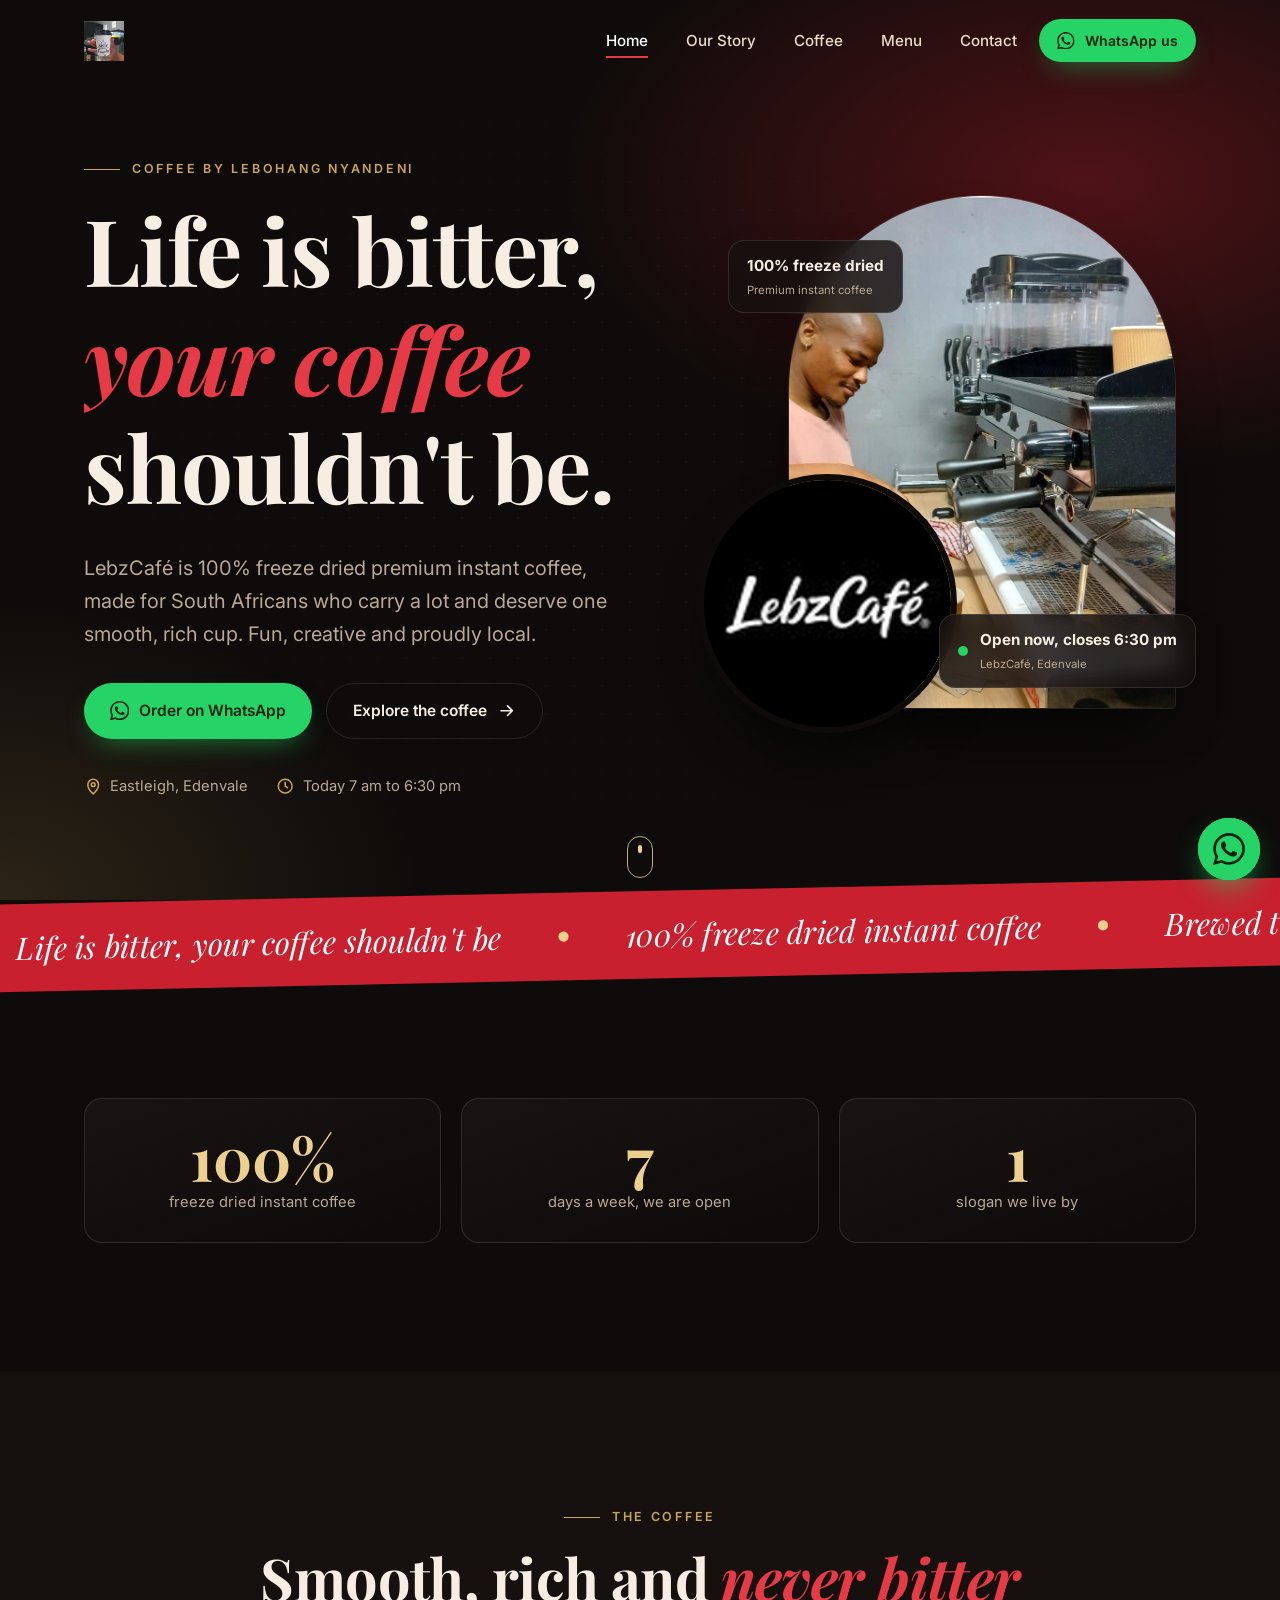
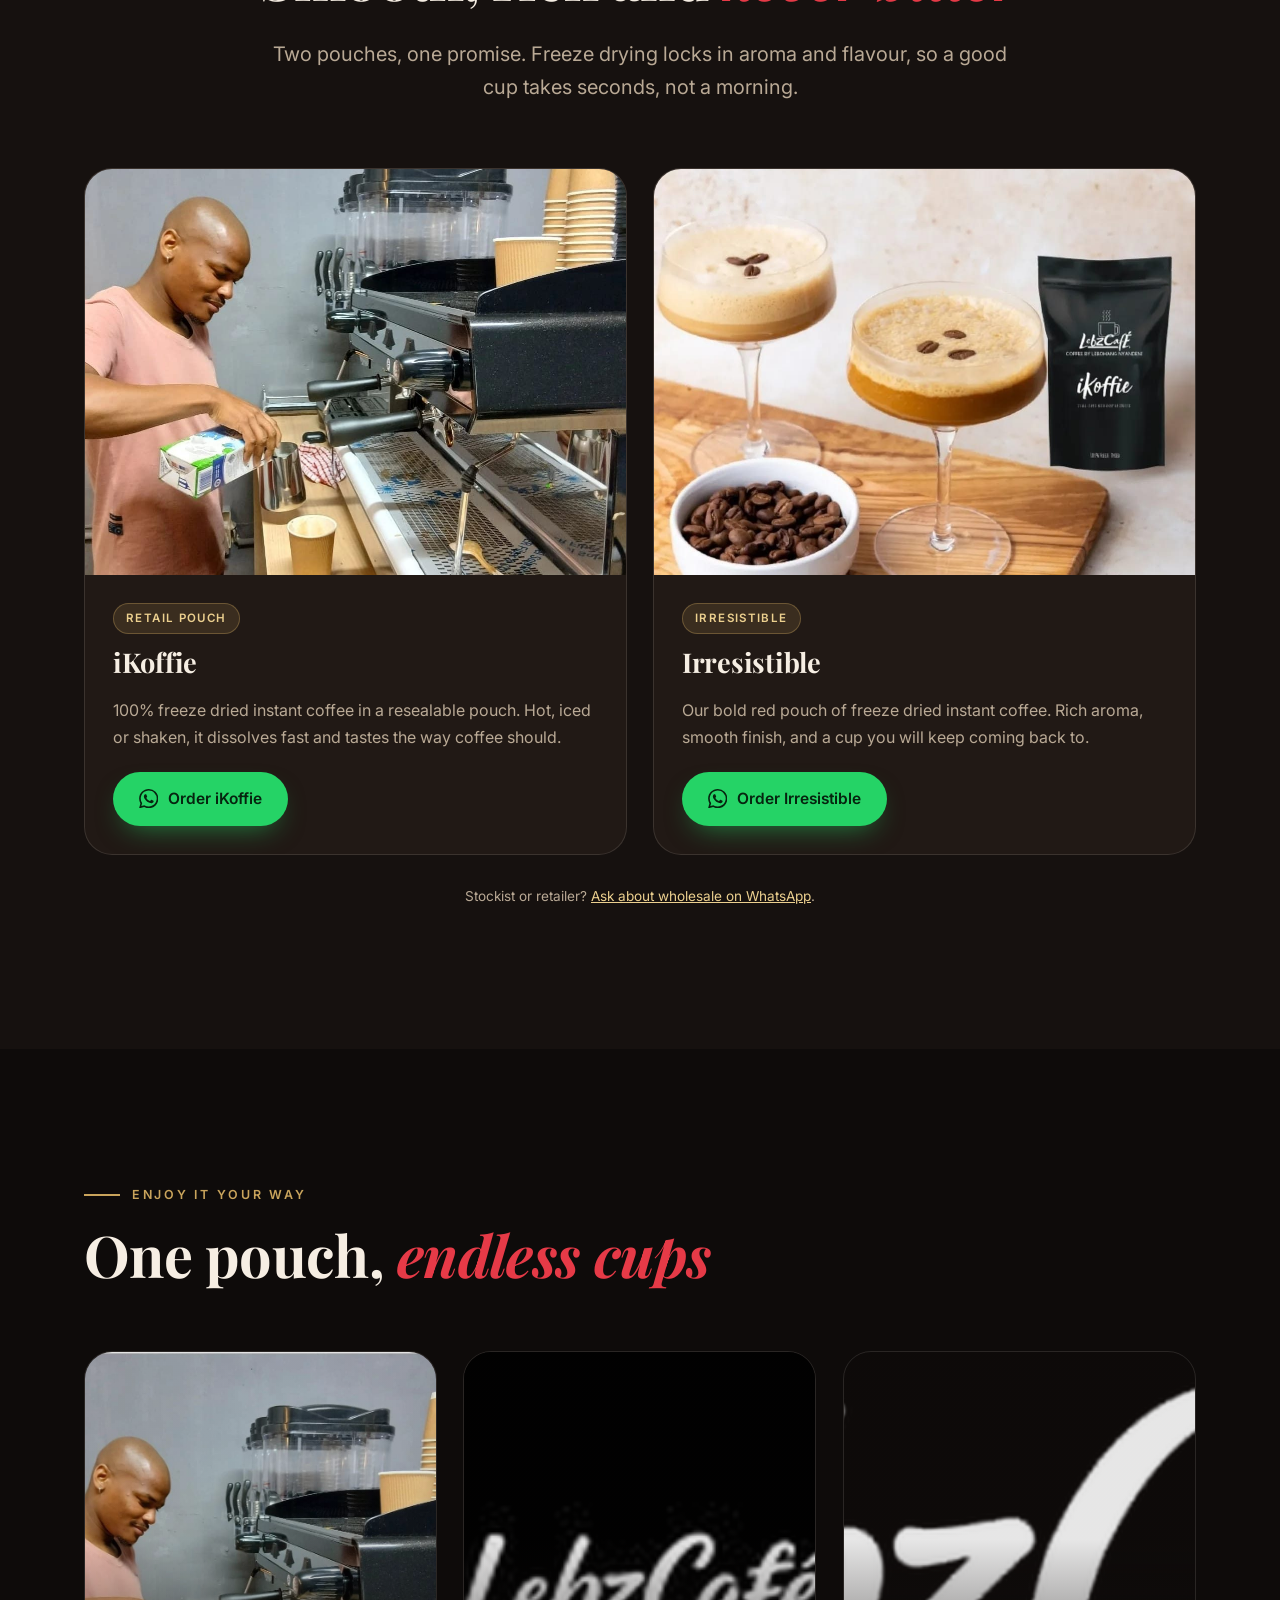
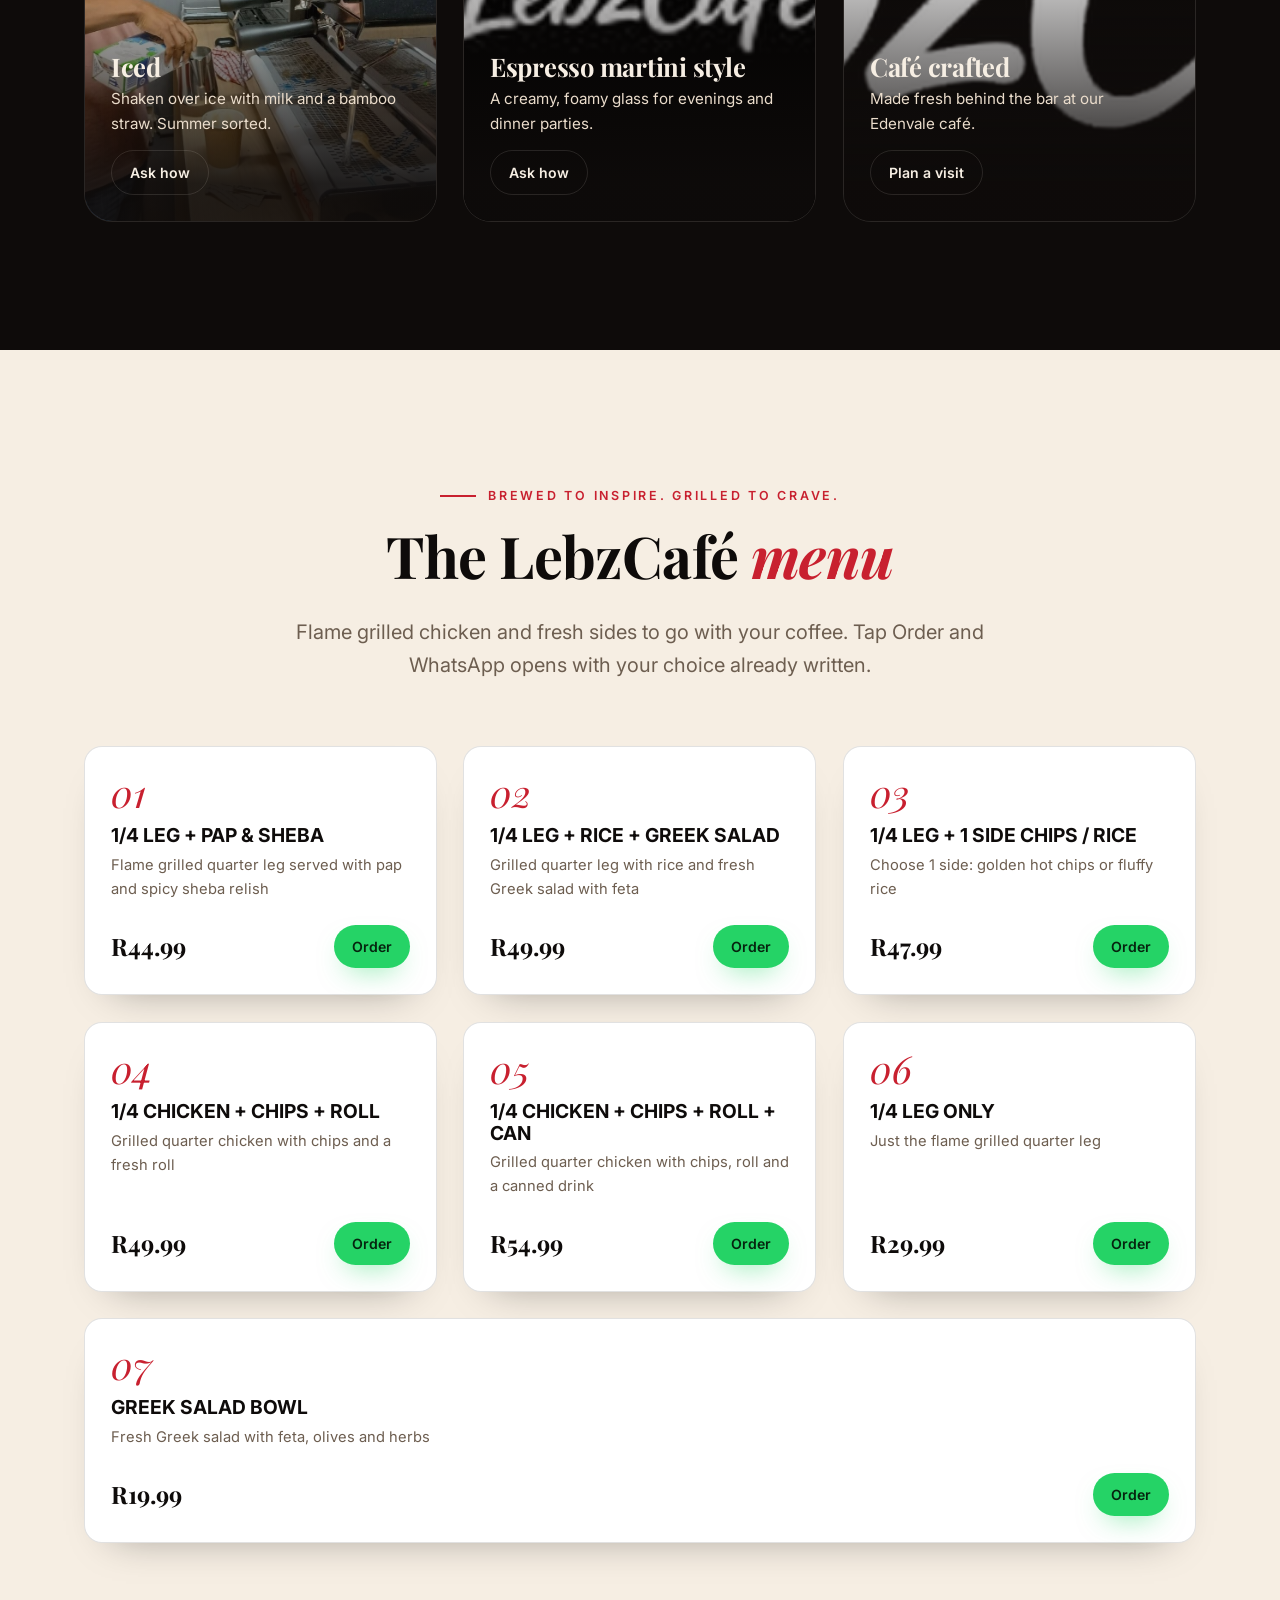
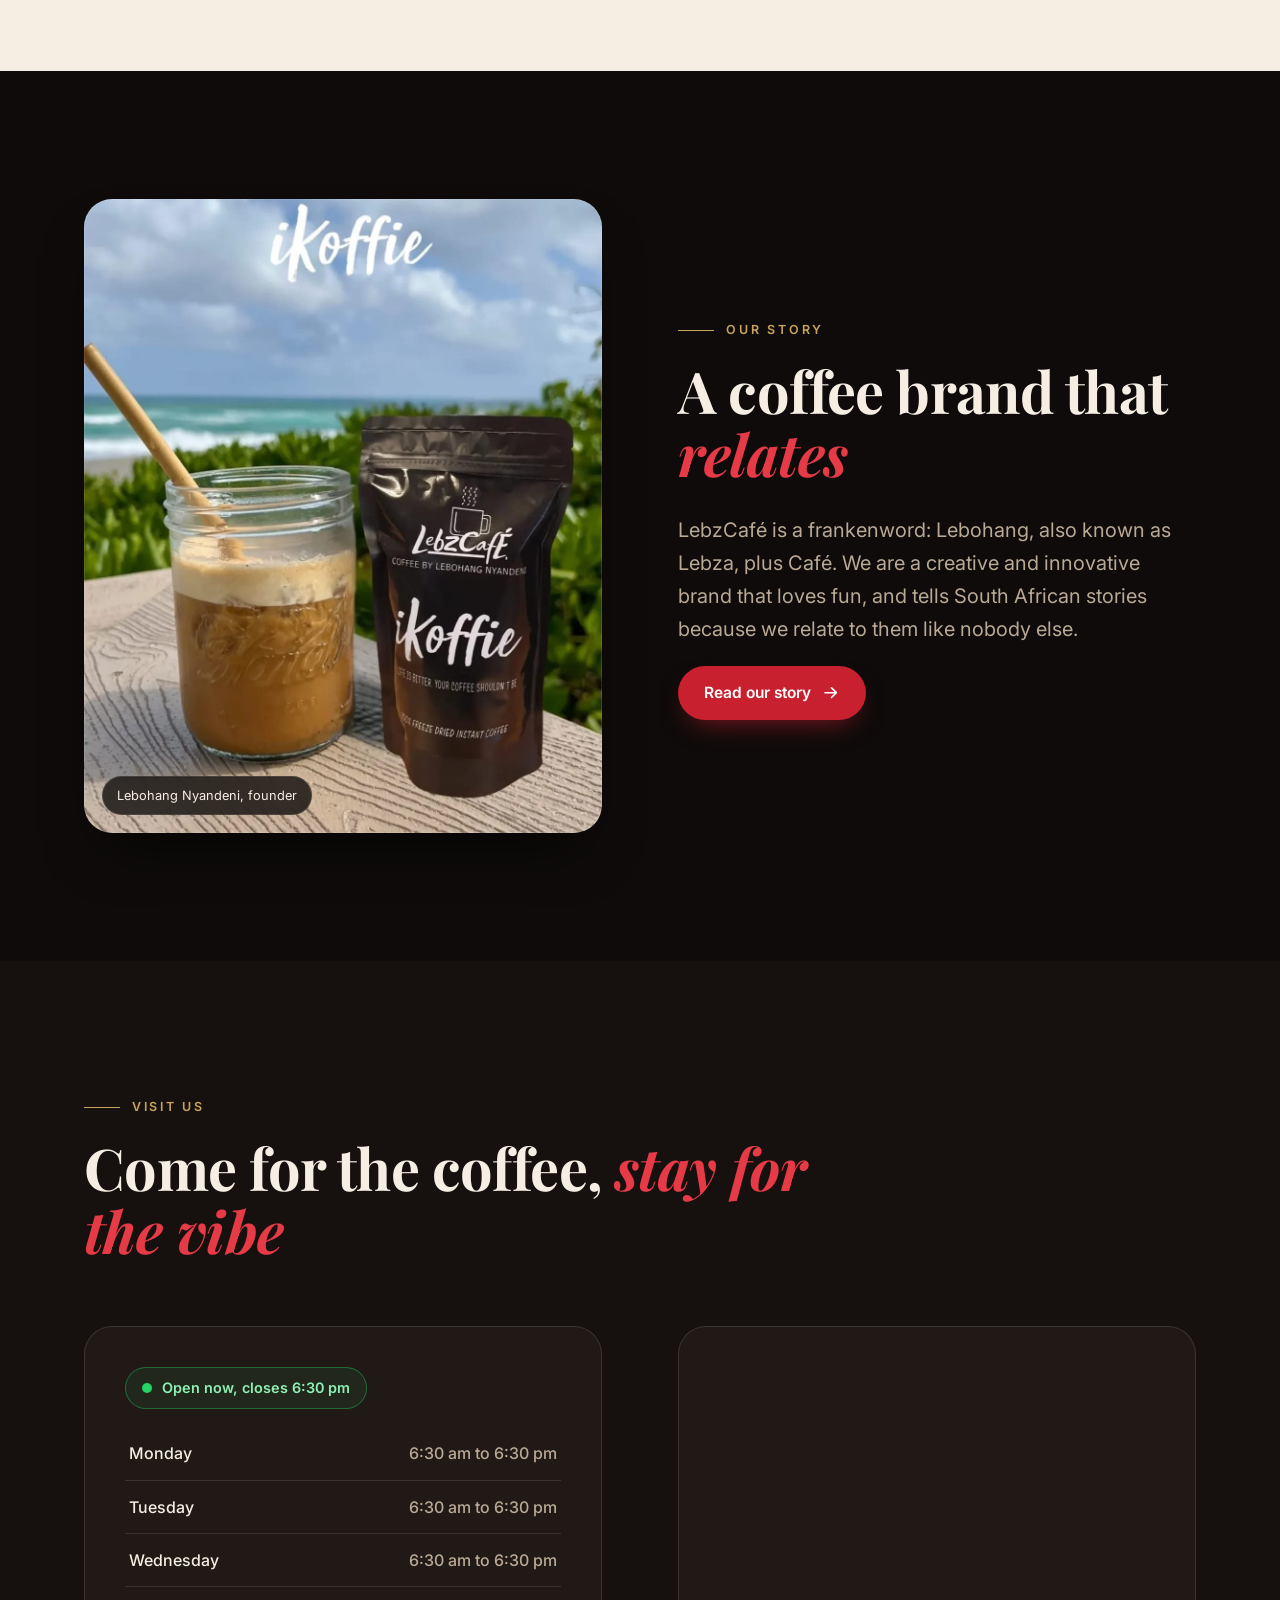
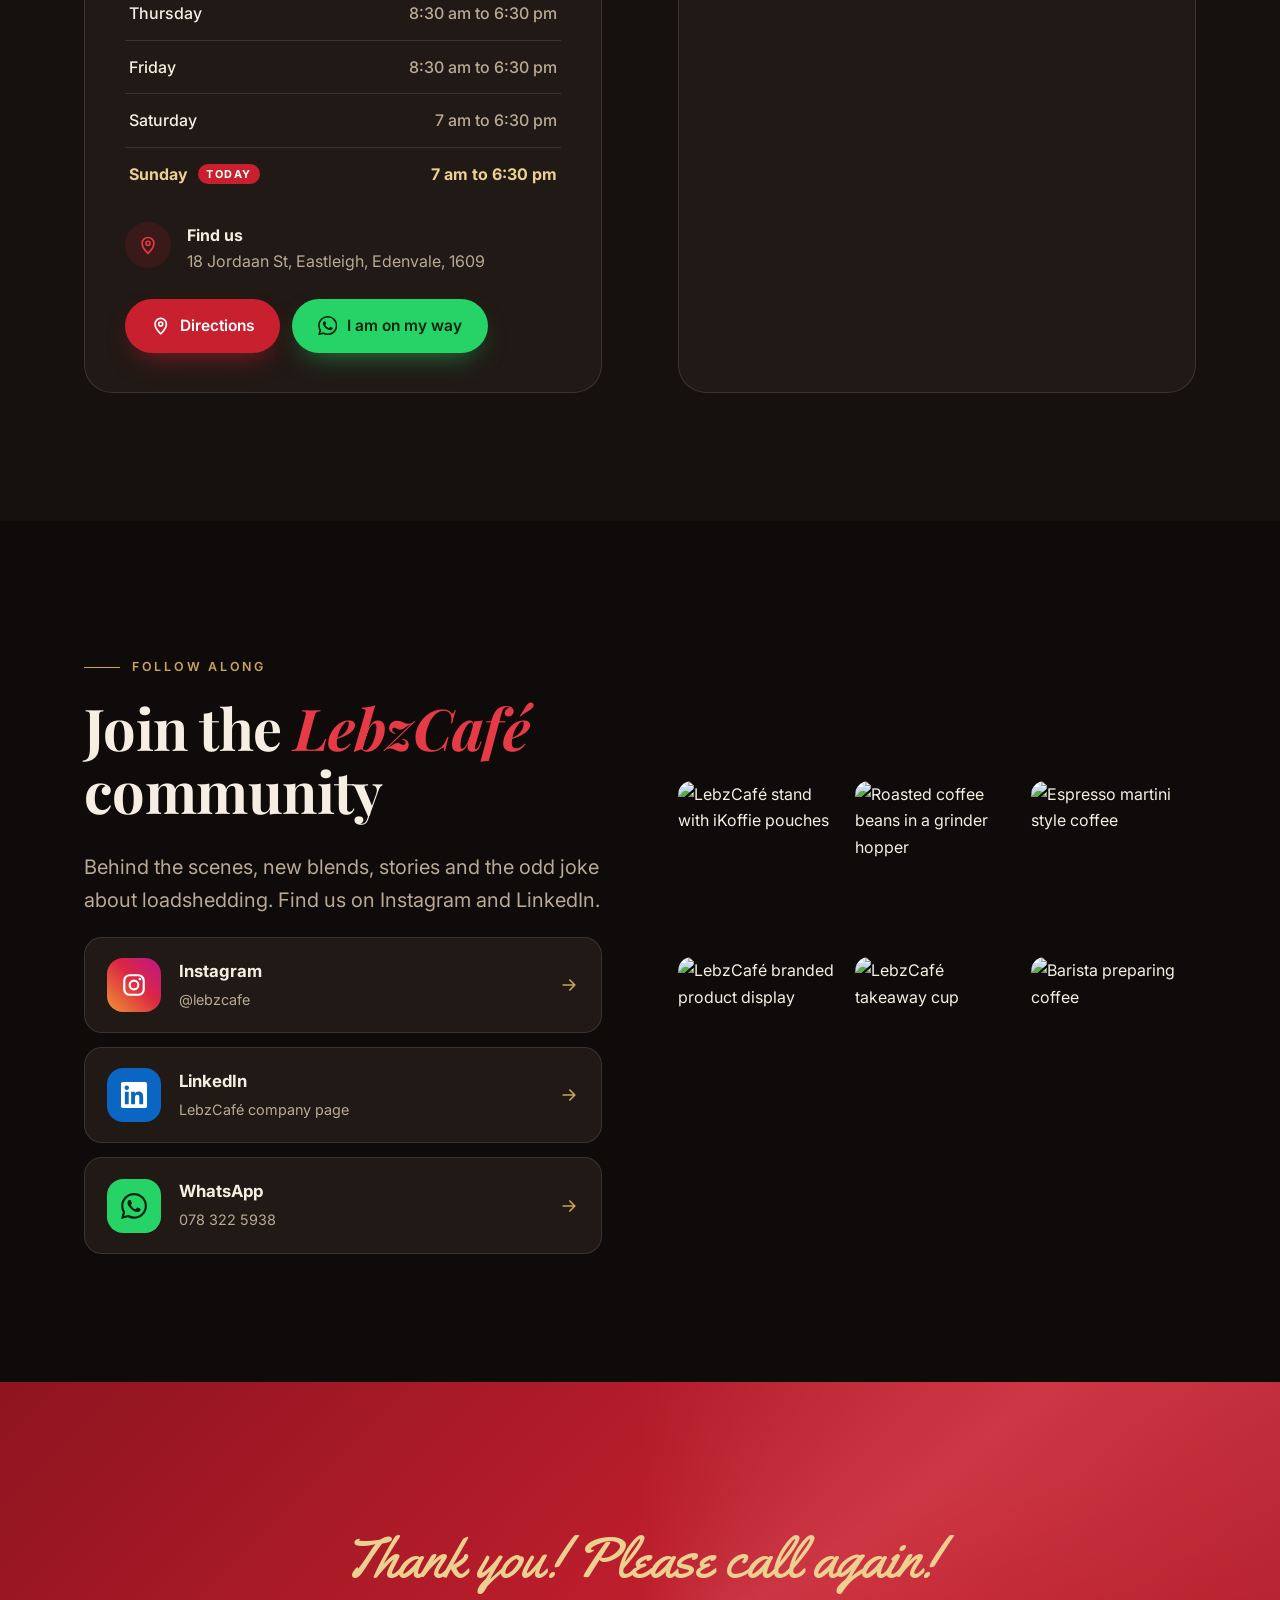
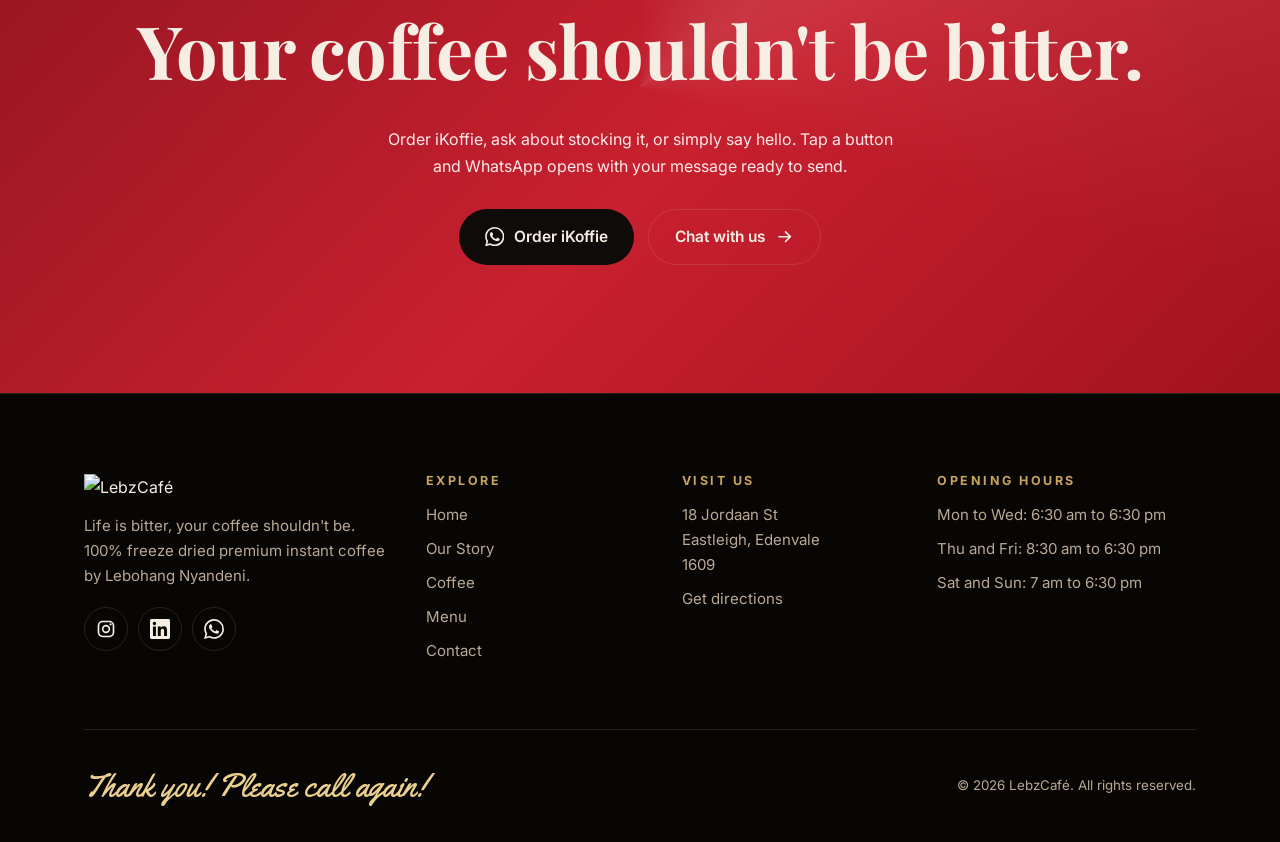
==== commit 0de52d79: "Update image sources and alt texts in index.html" ====
--- a/index.html
+++ b/index.html
@@ -36,13 +36,13 @@
       <path class="pl-cup" d="M14 30h42v14a16 16 0 01-16 16H30A16 16 0 0114 44zM56 34h4a6 6 0 010 12h-5"/>
       <path class="pl-steam" d="M26 22c-3-3 3-6 0-10"/><path class="pl-steam" d="M35 22c-3-3 3-6 0-10"/><path class="pl-steam" d="M44 22c-3-3 3-6 0-10"/>
     </svg>
-    <img src="images/logo-white.png" alt="LebzCafé">
+    <img src="logo-white (1).png" alt="LebzCafé">
   </div>
 </div>
 
 <header class="site-header">
   <div class="container nav">
-    <a class="brand" href="index.html" aria-label="LebzCafé home"><img src="images/logo-white.png" alt="LebzCafé" width="120" height="40"></a>
+    <a class="brand" href="index.html" aria-label="LebzCafé home"><img src="logo-white (1).png" alt="LebzCafé" width="120" height="40"></a>
     <nav class="nav-links" id="site-nav" aria-label="Main">
       <a href="index.html" aria-current="page">Home</a>
       <a href="about.html">Our Story</a>
@@ -77,8 +77,8 @@
       </div>
     </div>
     <div class="hero-visual reveal zoom" style="--d:2">
-      <div class="arch"><img src="images/ikoffie-beach.jpg" alt="Iced iKoffie in a glass jar next to an iKoffie pouch at the beach" width="1080" height="1323" fetchpriority="high"></div>
-      <div class="orb"><img src="images/espresso-martini.jpg" alt="Two espresso martini style coffees next to an iKoffie pouch" width="1080" height="962" loading="lazy"></div>
+      <div class="arch"><img src="ikoffie-beach (1).jpg" alt="Iced iKoffie in a glass jar next to an iKoffie pouch at the beach" width="1080" height="1323" fetchpriority="high"></div>
+      <div class="orb"><img src="espresso-martini (1).jpg" alt="Two espresso martini style coffees next to an iKoffie pouch" width="1080" height="962" loading="lazy"></div>
       <div class="chip chip-a" data-open-status><span class="dot"></span><div><strong data-status-text>Checking hours</strong><small>LebzCafé, Edenvale</small></div></div>
       <div class="chip chip-b"><div><strong>100% freeze dried</strong><small>Premium instant coffee</small></div></div>
     </div>
@@ -109,7 +109,7 @@
     </div>
     <div class="cards cards-2">
       <article class="product tilt reveal">
-        <div class="product-img"><img src="images/ikoffie-beach.jpg" alt="iKoffie pouch beside an iced coffee" loading="lazy"></div>
+        <div class="product-img"><img src="ikoffie-beach (1).jpg" alt="iKoffie pouch beside an iced coffee" loading="lazy"></div>
         <div class="product-body">
           <span class="badge">Retail pouch</span>
           <h3>iKoffie</h3>
@@ -118,7 +118,7 @@
         </div>
       </article>
       <article class="product tilt reveal" style="--d:1">
-        <div class="product-img"><img src="images/irresistible.jpg" alt="LebzCafé Irresistible freeze dried instant coffee pouch with a cup of black coffee" loading="lazy"></div>
+        <div class="product-img"><img src="irresistible (1).jpg" alt="LebzCafé Irresistible freeze dried instant coffee pouch with a cup of black coffee" loading="lazy"></div>
         <div class="product-body">
           <span class="badge">Irresistible</span>
           <h3>Irresistible</h3>
@@ -138,9 +138,9 @@
       <h2 class="h2 reveal" style="--d:1">One pouch, <span class="accent">endless cups</span></h2>
     </div>
     <div class="cards cards-3">
-      <article class="serve tilt reveal"><img src="images/ikoffie-beach.jpg" alt="Iced iKoffie with a bamboo straw" loading="lazy"><div class="serve-body"><h3>Iced</h3><p>Shaken over ice with milk and a bamboo straw. Summer sorted.</p><a class="btn btn-ghost btn-sm" href="https://wa.me/27783225938" data-wa="serve" data-wa-item="an iced coffee">Ask how</a></div></article>
-      <article class="serve tilt reveal" style="--d:1"><img src="images/espresso-martini.jpg" alt="Espresso martini style coffee with iKoffie" loading="lazy"><div class="serve-body"><h3>Espresso martini style</h3><p>A creamy, foamy glass for evenings and dinner parties.</p><a class="btn btn-ghost btn-sm" href="https://wa.me/27783225938" data-wa="serve" data-wa-item="an espresso martini style coffee">Ask how</a></div></article>
-      <article class="serve tilt reveal" style="--d:2"><img src="images/barista.jpg" alt="Barista steaming milk at the LebzCafé espresso machine" loading="lazy"><div class="serve-body"><h3>Café crafted</h3><p>Made fresh behind the bar at our Edenvale café.</p><a class="btn btn-ghost btn-sm" href="https://wa.me/27783225938" data-wa="visit">Plan a visit</a></div></article>
+      <article class="serve tilt reveal"><img src="ikoffie-beach (1).jpg" alt="Iced iKoffie with a bamboo straw" loading="lazy"><div class="serve-body"><h3>Iced</h3><p>Shaken over ice with milk and a bamboo straw. Summer sorted.</p><a class="btn btn-ghost btn-sm" href="https://wa.me/27783225938" data-wa="serve" data-wa-item="an iced coffee">Ask how</a></div></article>
+      <article class="serve tilt reveal" style="--d:1"><img src="espresso-martini (1).jpg" alt="Espresso martini style coffee with iKoffie" loading="lazy"><div class="serve-body"><h3>Espresso martini style</h3><p>A creamy, foamy glass for evenings and dinner parties.</p><a class="btn btn-ghost btn-sm" href="https://wa.me/27783225938" data-wa="serve" data-wa-item="an espresso martini style coffee">Ask how</a></div></article>
+      <article class="serve tilt reveal" style="--d:2"><img src="barista (1).jpg" alt="Barista steaming milk at the LebzCafé espresso machine" loading="lazy"><div class="serve-body"><h3>Café crafted</h3><p>Made fresh behind the bar at our Edenvale café.</p><a class="btn btn-ghost btn-sm" href="https://wa.me/27783225938" data-wa="visit">Plan a visit</a></div></article>
     </div>
   </div>
 </section>
@@ -194,7 +194,7 @@
 
 <section class="section">
   <div class="container split">
-    <div class="media-frame reveal"><img src="images/team.jpg" alt="Founder of LebzCafé presenting an iKoffie pouch inside the café" loading="lazy" width="1080" height="599"><span class="media-tag">Lebohang Nyandeni, founder</span></div>
+    <div class="media-frame reveal"><img src="team (1).jpg" alt="Founder of LebzCafé presenting an iKoffie pouch inside the café" loading="lazy" width="1080" height="599"><span class="media-tag">Lebohang Nyandeni, founder</span></div>
     <div>
       <span class="eyebrow reveal">Our story</span>
       <h2 class="h2 reveal" style="--d:1">A coffee brand that <span class="accent">relates</span></h2>
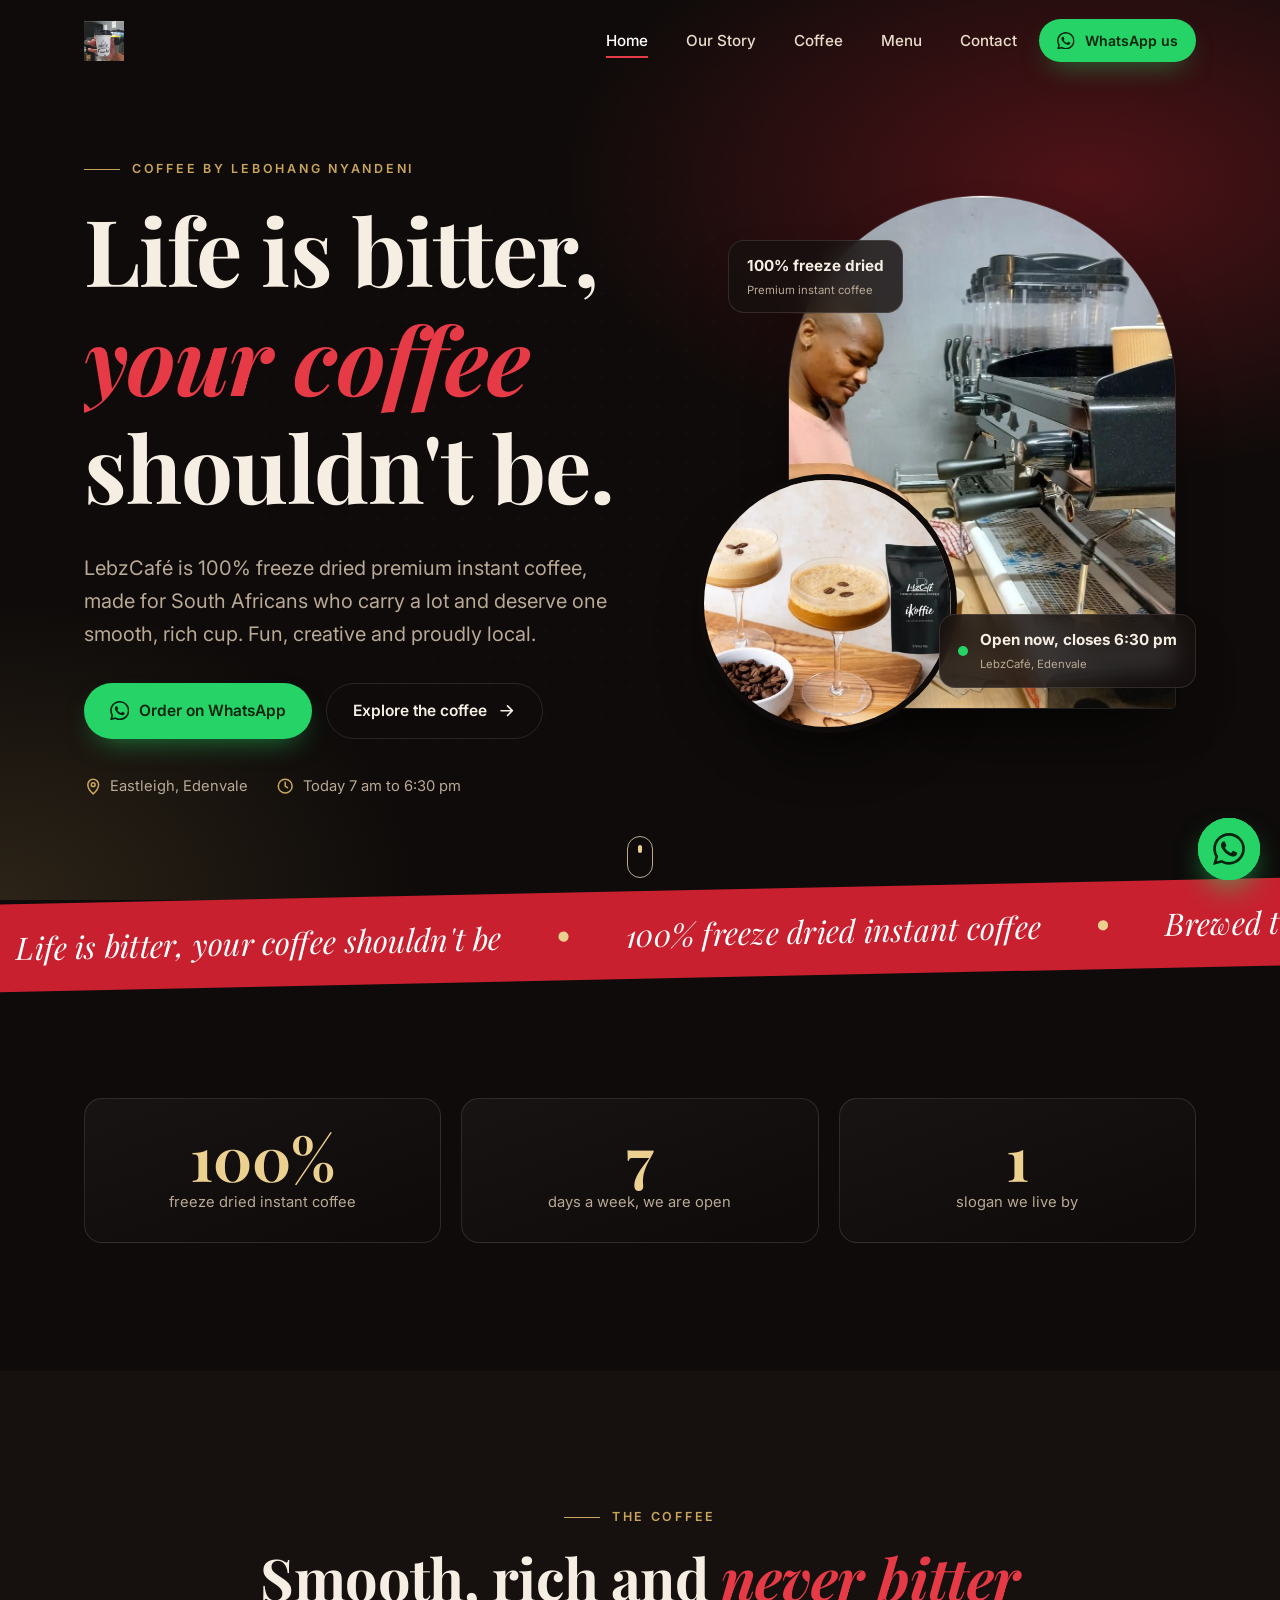
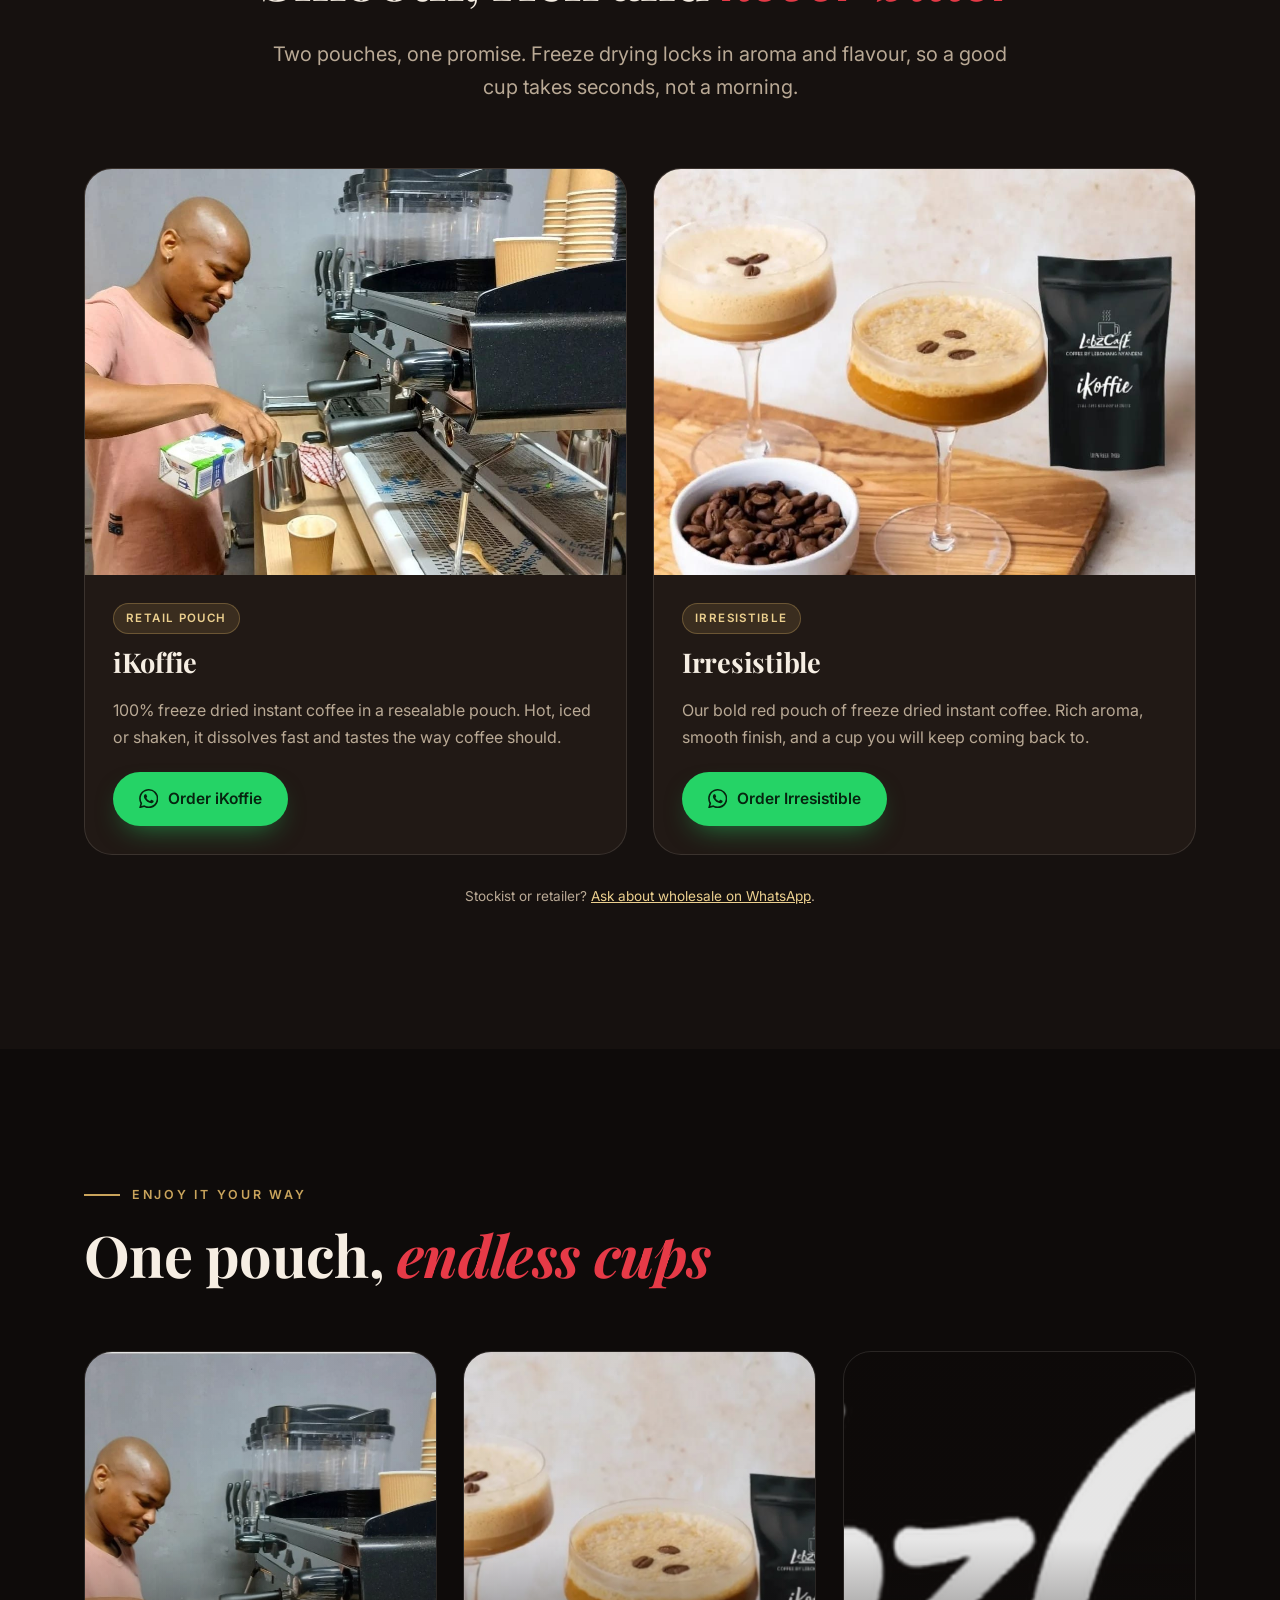
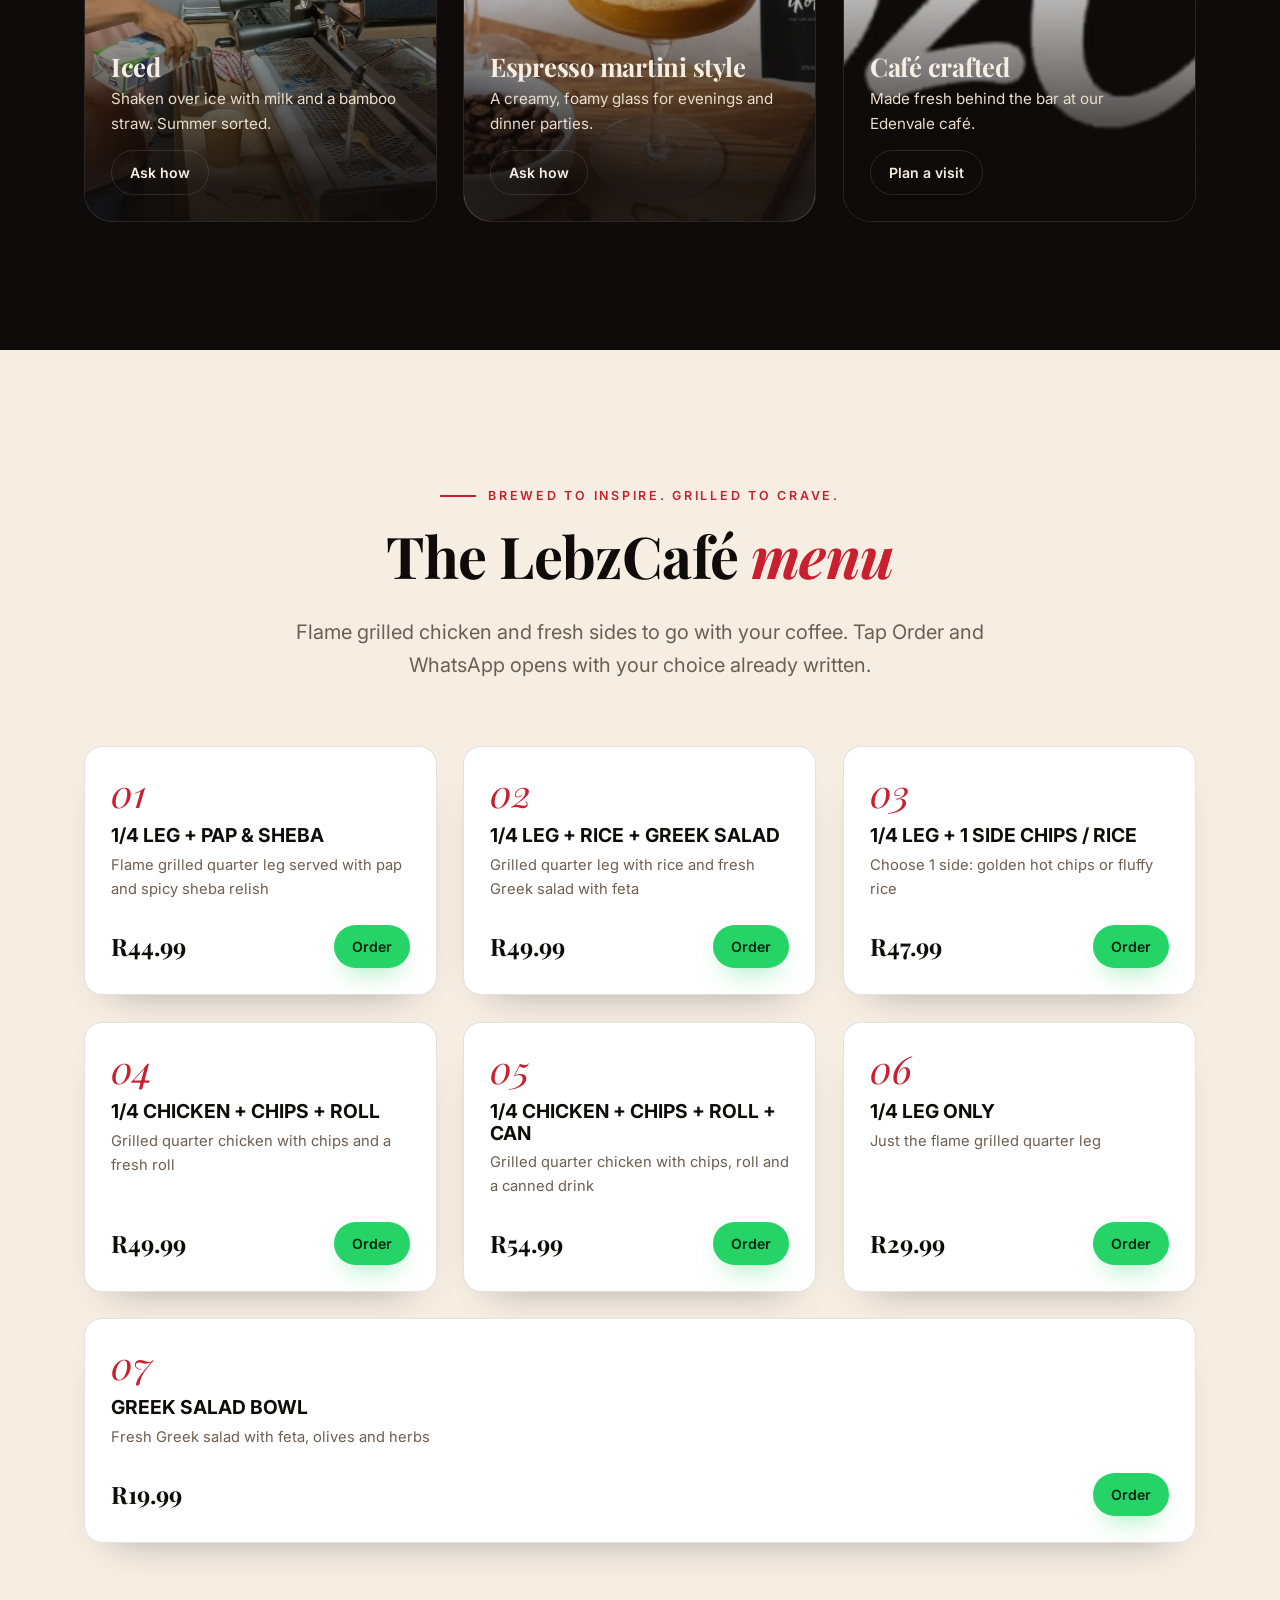
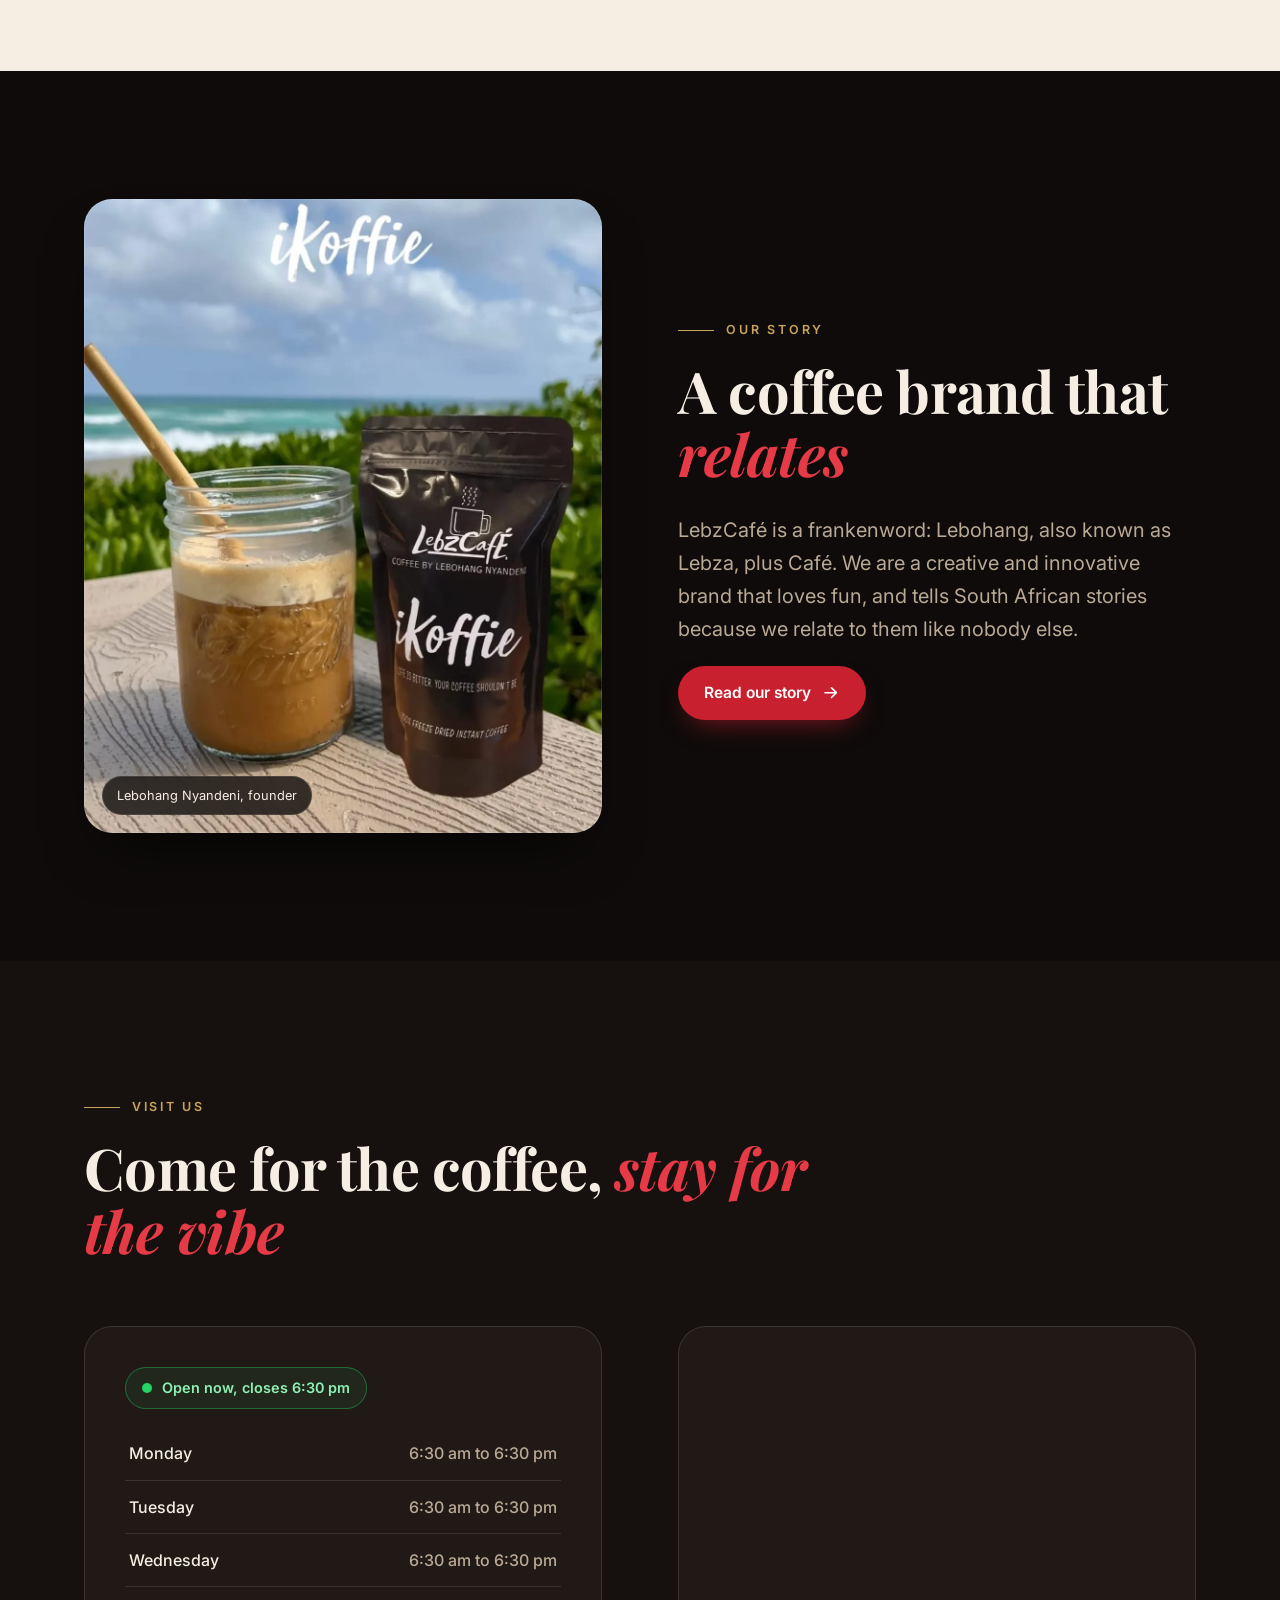
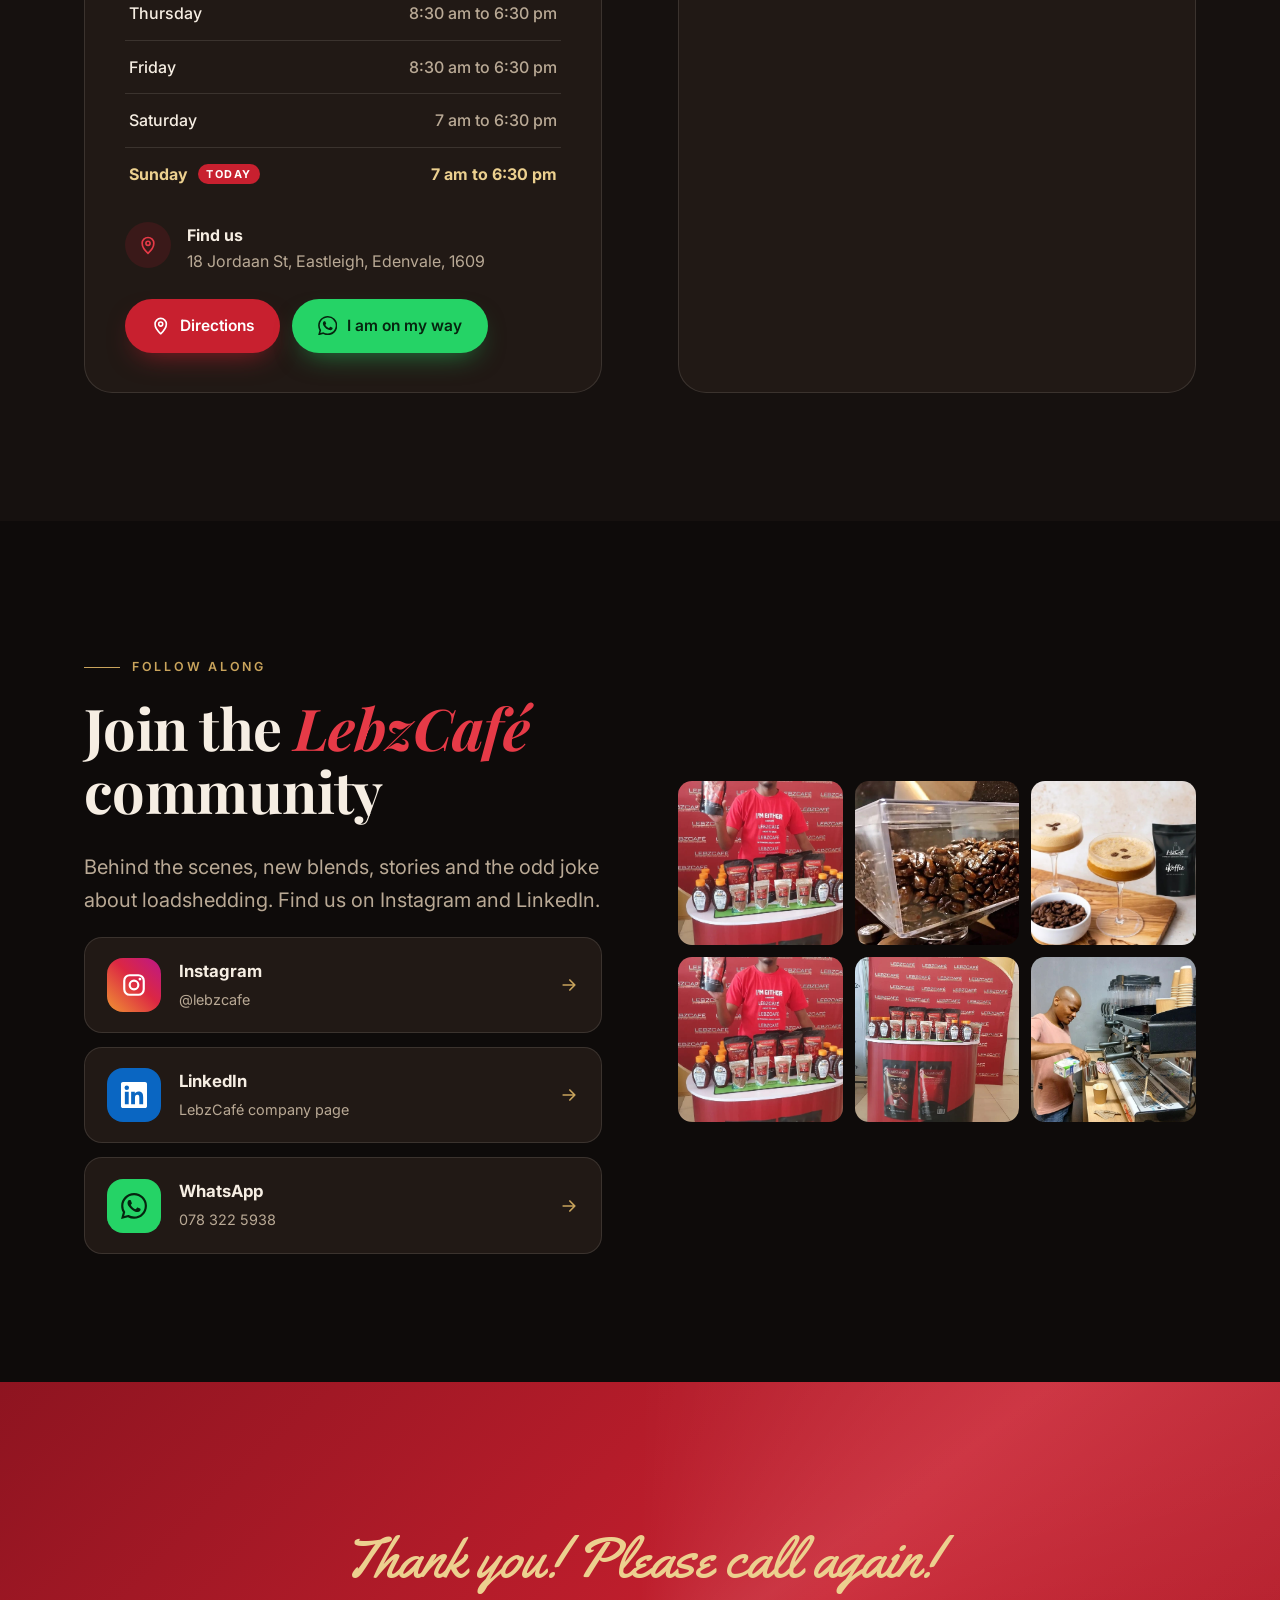
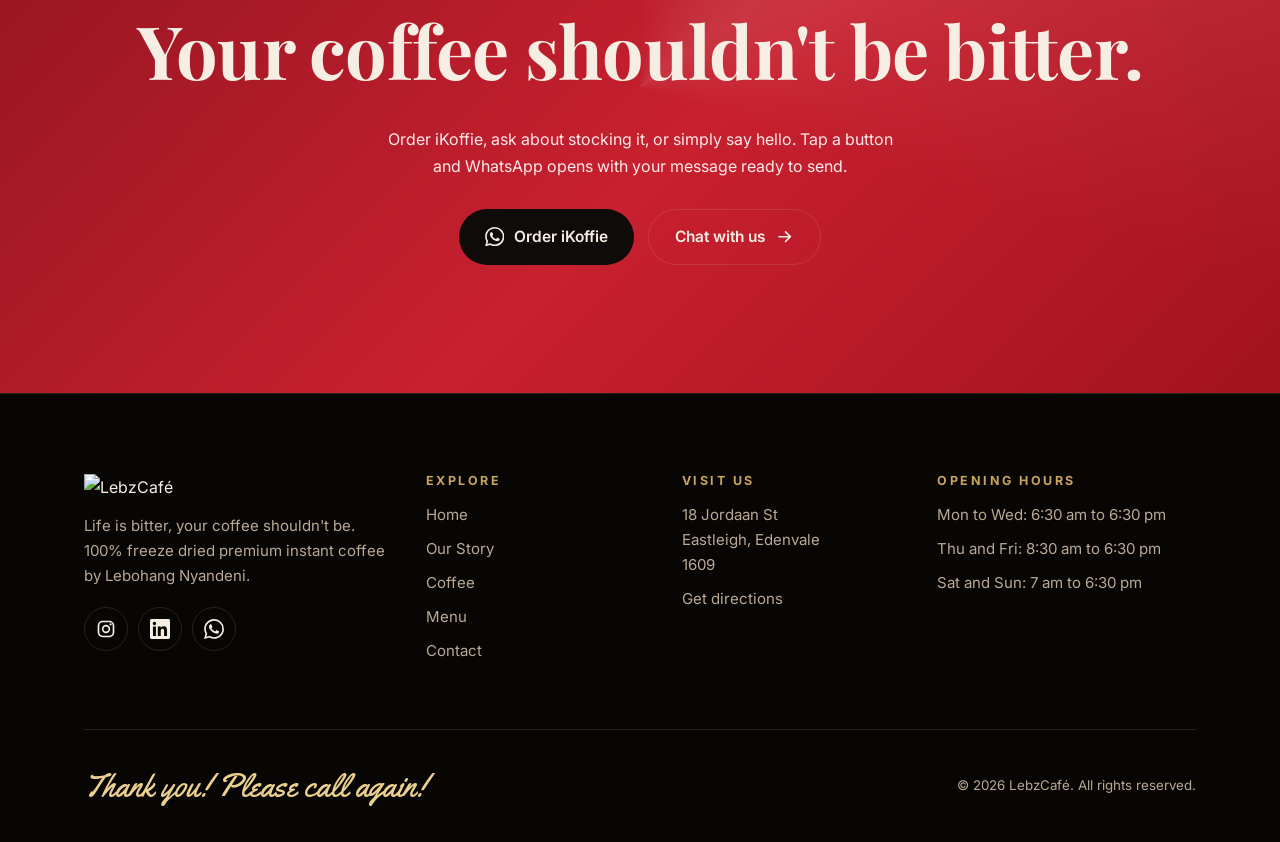
==== commit 1a9b9da2: "Fix image file names for espresso martini Updated image file names for espresso martini images to re" ====
--- a/index.html
+++ b/index.html
@@ -78,7 +78,7 @@
     </div>
     <div class="hero-visual reveal zoom" style="--d:2">
       <div class="arch"><img src="ikoffie-beach (1).jpg" alt="Iced iKoffie in a glass jar next to an iKoffie pouch at the beach" width="1080" height="1323" fetchpriority="high"></div>
-      <div class="orb"><img src="espresso-martini (1).jpg" alt="Two espresso martini style coffees next to an iKoffie pouch" width="1080" height="962" loading="lazy"></div>
+      <div class="orb"><img src="espresso-martini.jpg" alt="Two espresso martini style coffees next to an iKoffie pouch" width="1080" height="962" loading="lazy"></div>
       <div class="chip chip-a" data-open-status><span class="dot"></span><div><strong data-status-text>Checking hours</strong><small>LebzCafé, Edenvale</small></div></div>
       <div class="chip chip-b"><div><strong>100% freeze dried</strong><small>Premium instant coffee</small></div></div>
     </div>
@@ -139,7 +139,7 @@
     </div>
     <div class="cards cards-3">
       <article class="serve tilt reveal"><img src="ikoffie-beach (1).jpg" alt="Iced iKoffie with a bamboo straw" loading="lazy"><div class="serve-body"><h3>Iced</h3><p>Shaken over ice with milk and a bamboo straw. Summer sorted.</p><a class="btn btn-ghost btn-sm" href="https://wa.me/27783225938" data-wa="serve" data-wa-item="an iced coffee">Ask how</a></div></article>
-      <article class="serve tilt reveal" style="--d:1"><img src="espresso-martini (1).jpg" alt="Espresso martini style coffee with iKoffie" loading="lazy"><div class="serve-body"><h3>Espresso martini style</h3><p>A creamy, foamy glass for evenings and dinner parties.</p><a class="btn btn-ghost btn-sm" href="https://wa.me/27783225938" data-wa="serve" data-wa-item="an espresso martini style coffee">Ask how</a></div></article>
+      <article class="serve tilt reveal" style="--d:1"><img src="espresso-martini.jpg" alt="Espresso martini style coffee with iKoffie" loading="lazy"><div class="serve-body"><h3>Espresso martini style</h3><p>A creamy, foamy glass for evenings and dinner parties.</p><a class="btn btn-ghost btn-sm" href="https://wa.me/27783225938" data-wa="serve" data-wa-item="an espresso martini style coffee">Ask how</a></div></article>
       <article class="serve tilt reveal" style="--d:2"><img src="barista (1).jpg" alt="Barista steaming milk at the LebzCafé espresso machine" loading="lazy"><div class="serve-body"><h3>Café crafted</h3><p>Made fresh behind the bar at our Edenvale café.</p><a class="btn btn-ghost btn-sm" href="https://wa.me/27783225938" data-wa="visit">Plan a visit</a></div></article>
     </div>
   </div>
@@ -240,12 +240,12 @@
       </div>
     </div>
     <div class="ig-grid reveal zoom" style="--d:1">
-      <a href="https://www.instagram.com/lebzcafe/" target="_blank" rel="noopener" aria-label="View on Instagram"><img src="images/promoter.jpg" alt="LebzCafé stand with iKoffie pouches" loading="lazy"><svg class="icon " aria-hidden="true"><use href="#i-ig"/></svg></a>
-      <a href="https://www.instagram.com/lebzcafe/" target="_blank" rel="noopener" aria-label="View on Instagram"><img src="images/beans.jpg" alt="Roasted coffee beans in a grinder hopper" loading="lazy"><svg class="icon " aria-hidden="true"><use href="#i-ig"/></svg></a>
-      <a href="https://www.instagram.com/lebzcafe/" target="_blank" rel="noopener" aria-label="View on Instagram"><img src="images/espresso-martini.jpg" alt="Espresso martini style coffee" loading="lazy"><svg class="icon " aria-hidden="true"><use href="#i-ig"/></svg></a>
-      <a href="https://www.instagram.com/lebzcafe/" target="_blank" rel="noopener" aria-label="View on Instagram"><img src="images/stand.jpg" alt="LebzCafé branded product display" loading="lazy"><svg class="icon " aria-hidden="true"><use href="#i-ig"/></svg></a>
-      <a href="https://www.instagram.com/lebzcafe/" target="_blank" rel="noopener" aria-label="View on Instagram"><img src="images/founder-cup.jpg" alt="LebzCafé takeaway cup" loading="lazy"><svg class="icon " aria-hidden="true"><use href="#i-ig"/></svg></a>
-      <a href="https://www.instagram.com/lebzcafe/" target="_blank" rel="noopener" aria-label="View on Instagram"><img src="images/barista.jpg" alt="Barista preparing coffee" loading="lazy"><svg class="icon " aria-hidden="true"><use href="#i-ig"/></svg></a>
+      <a href="https://www.instagram.com/lebzcafe/" target="_blank" rel="noopener" aria-label="View on Instagram"><img src="promoter.jpg" alt="LebzCafé stand with iKoffie pouches" loading="lazy"><svg class="icon " aria-hidden="true"><use href="#i-ig"/></svg></a>
+      <a href="https://www.instagram.com/lebzcafe/" target="_blank" rel="noopener" aria-label="View on Instagram"><img src="beans.jpg" alt="Roasted coffee beans in a grinder hopper" loading="lazy"><svg class="icon " aria-hidden="true"><use href="#i-ig"/></svg></a>
+      <a href="https://www.instagram.com/lebzcafe/" target="_blank" rel="noopener" aria-label="View on Instagram"><img src="espresso-martini.jpg" alt="Espresso martini style coffee" loading="lazy"><svg class="icon " aria-hidden="true"><use href="#i-ig"/></svg></a>
+      <a href="https://www.instagram.com/lebzcafe/" target="_blank" rel="noopener" aria-label="View on Instagram"><img src="stand (1).jpg" alt="LebzCafé branded product display" loading="lazy"><svg class="icon " aria-hidden="true"><use href="#i-ig"/></svg></a>
+      <a href="https://www.instagram.com/lebzcafe/" target="_blank" rel="noopener" aria-label="View on Instagram"><img src="founder-cup (1).jpg" alt="LebzCafé takeaway cup" loading="lazy"><svg class="icon " aria-hidden="true"><use href="#i-ig"/></svg></a>
+      <a href="https://www.instagram.com/lebzcafe/" target="_blank" rel="noopener" aria-label="View on Instagram"><img src="barista.jpg" alt="Barista preparing coffee" loading="lazy"><svg class="icon " aria-hidden="true"><use href="#i-ig"/></svg></a>
     </div>
   </div>
 </section>
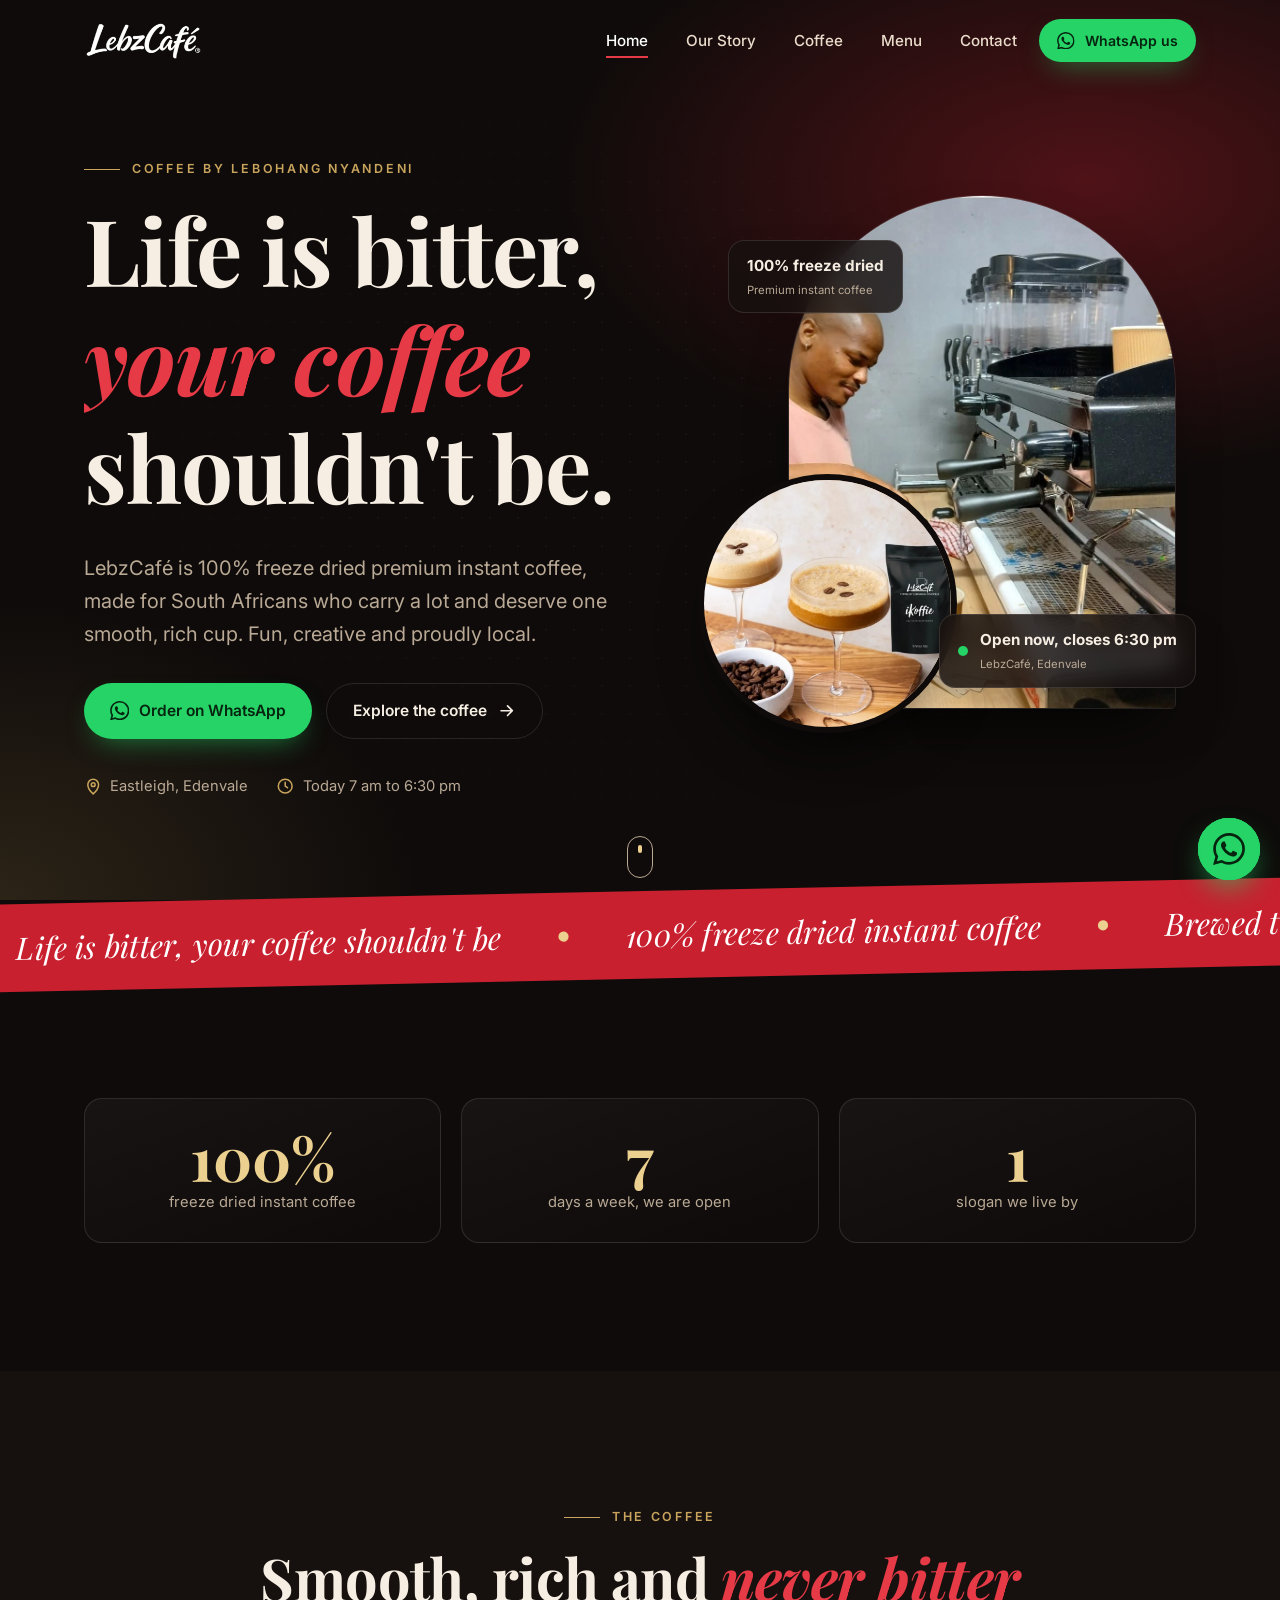
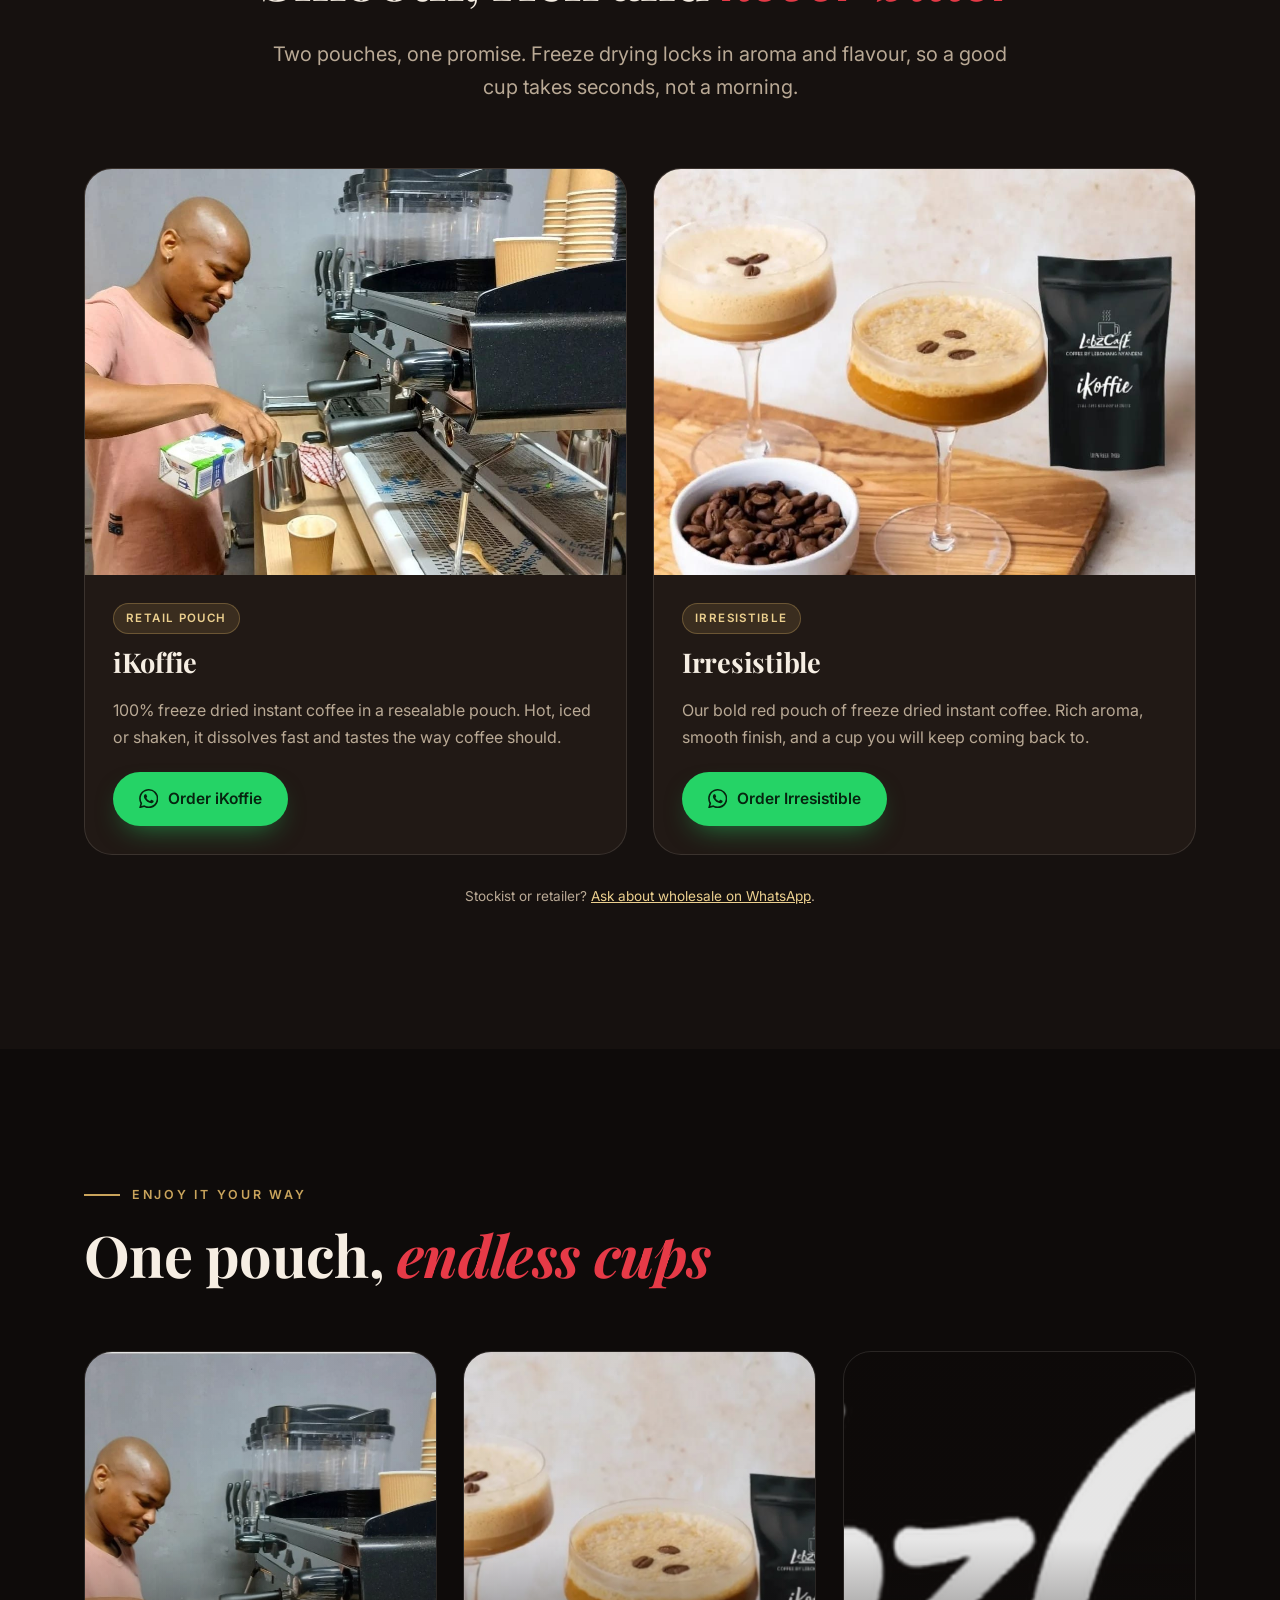
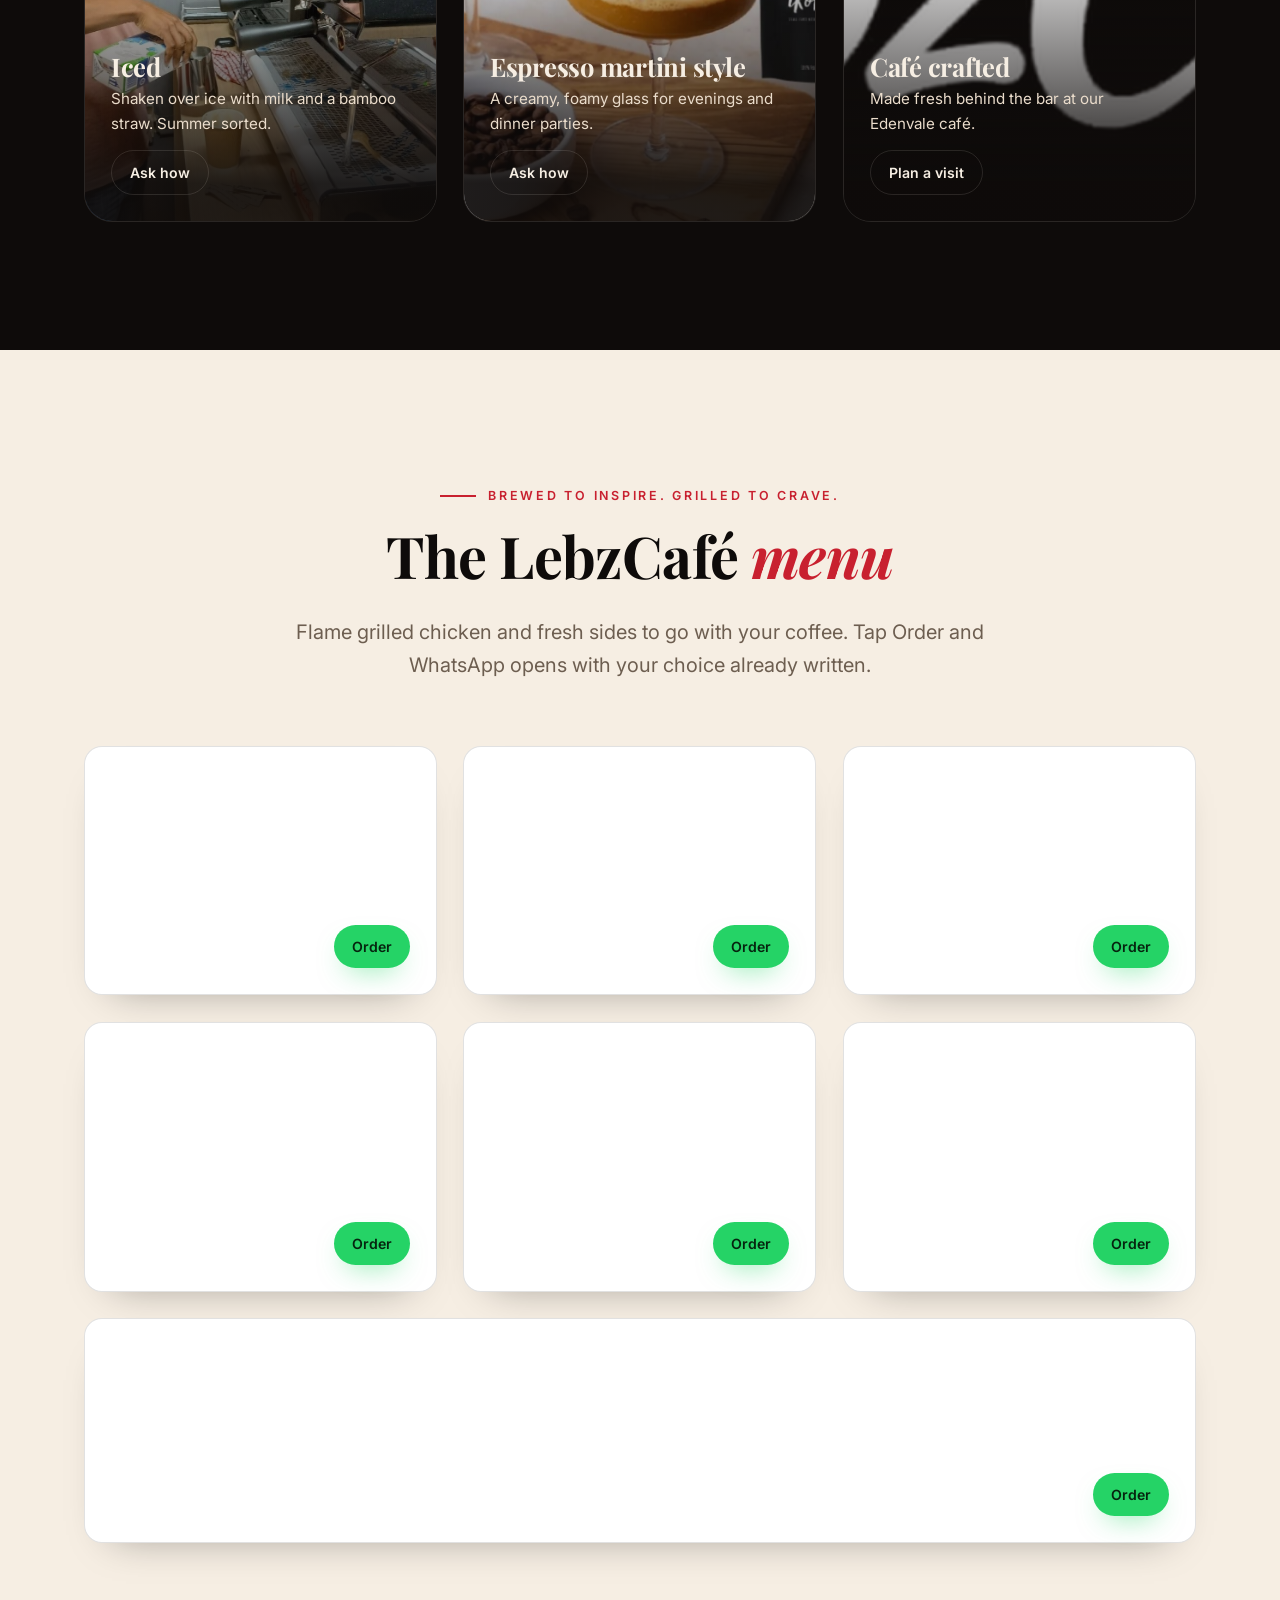
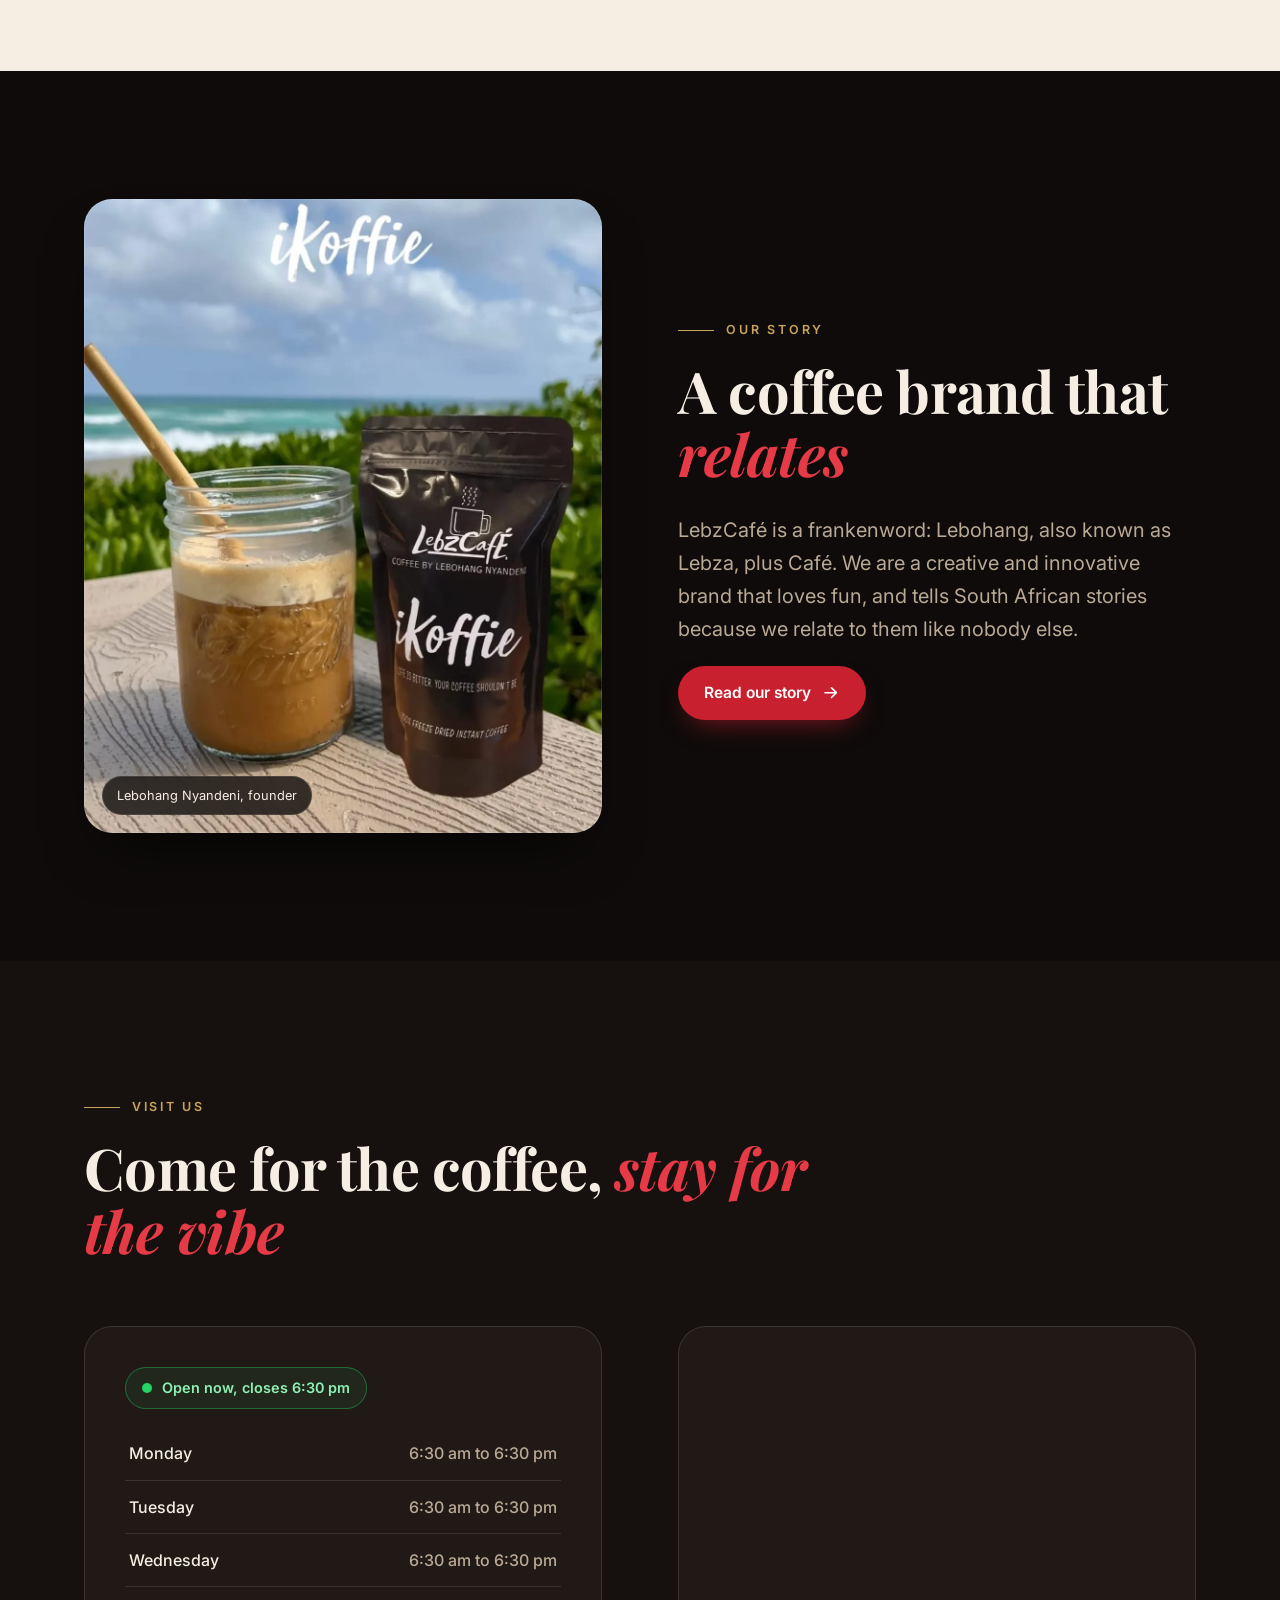
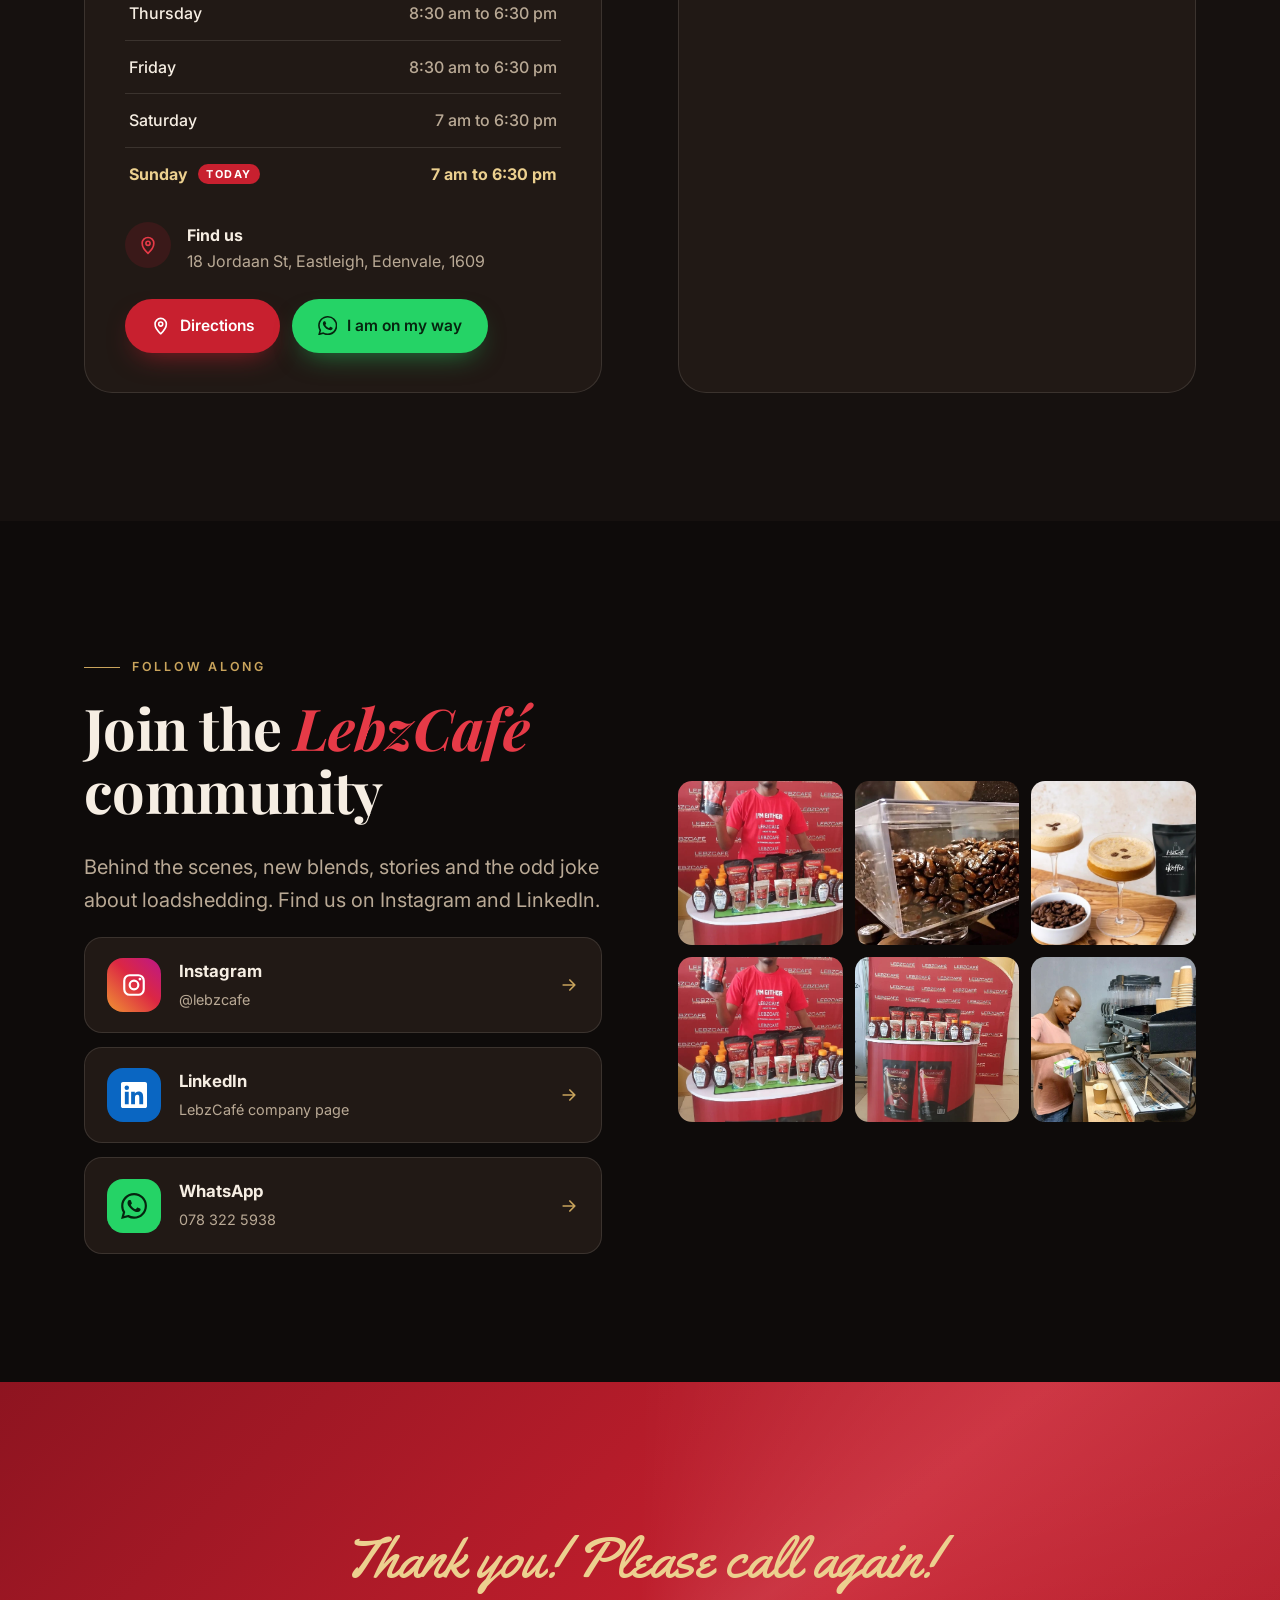
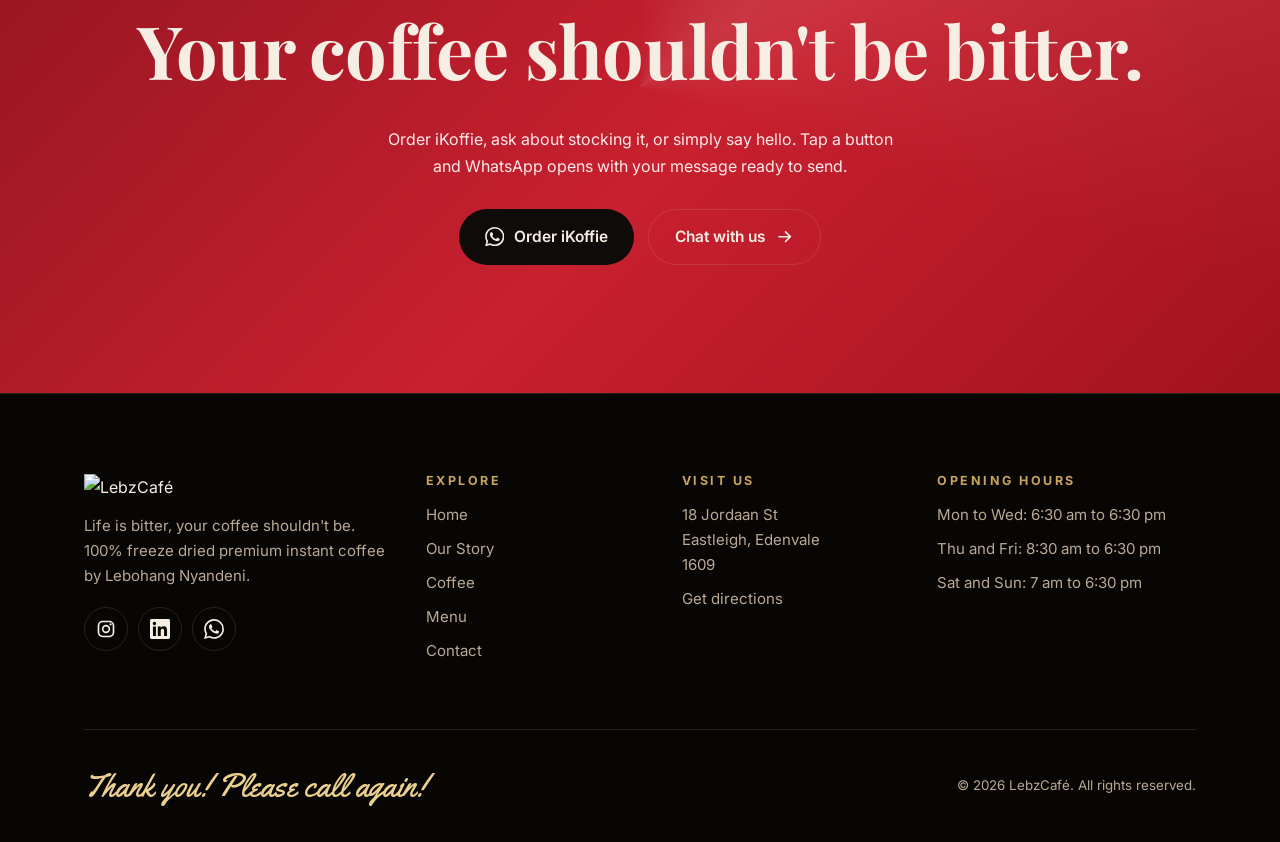
==== commit fbd93a01: "Update logo image source in index.html" ====
--- a/index.html
+++ b/index.html
@@ -36,13 +36,13 @@
       <path class="pl-cup" d="M14 30h42v14a16 16 0 01-16 16H30A16 16 0 0114 44zM56 34h4a6 6 0 010 12h-5"/>
       <path class="pl-steam" d="M26 22c-3-3 3-6 0-10"/><path class="pl-steam" d="M35 22c-3-3 3-6 0-10"/><path class="pl-steam" d="M44 22c-3-3 3-6 0-10"/>
     </svg>
-    <img src="logo-white (1).png" alt="LebzCafé">
+    <img src="logo-white.png" alt="LebzCafé">
   </div>
 </div>
 
 <header class="site-header">
   <div class="container nav">
-    <a class="brand" href="index.html" aria-label="LebzCafé home"><img src="logo-white (1).png" alt="LebzCafé" width="120" height="40"></a>
+    <a class="brand" href="index.html" aria-label="LebzCafé home"><img src="logo-white.png" alt="LebzCafé" width="120" height="40"></a>
     <nav class="nav-links" id="site-nav" aria-label="Main">
       <a href="index.html" aria-current="page">Home</a>
       <a href="about.html">Our Story</a>
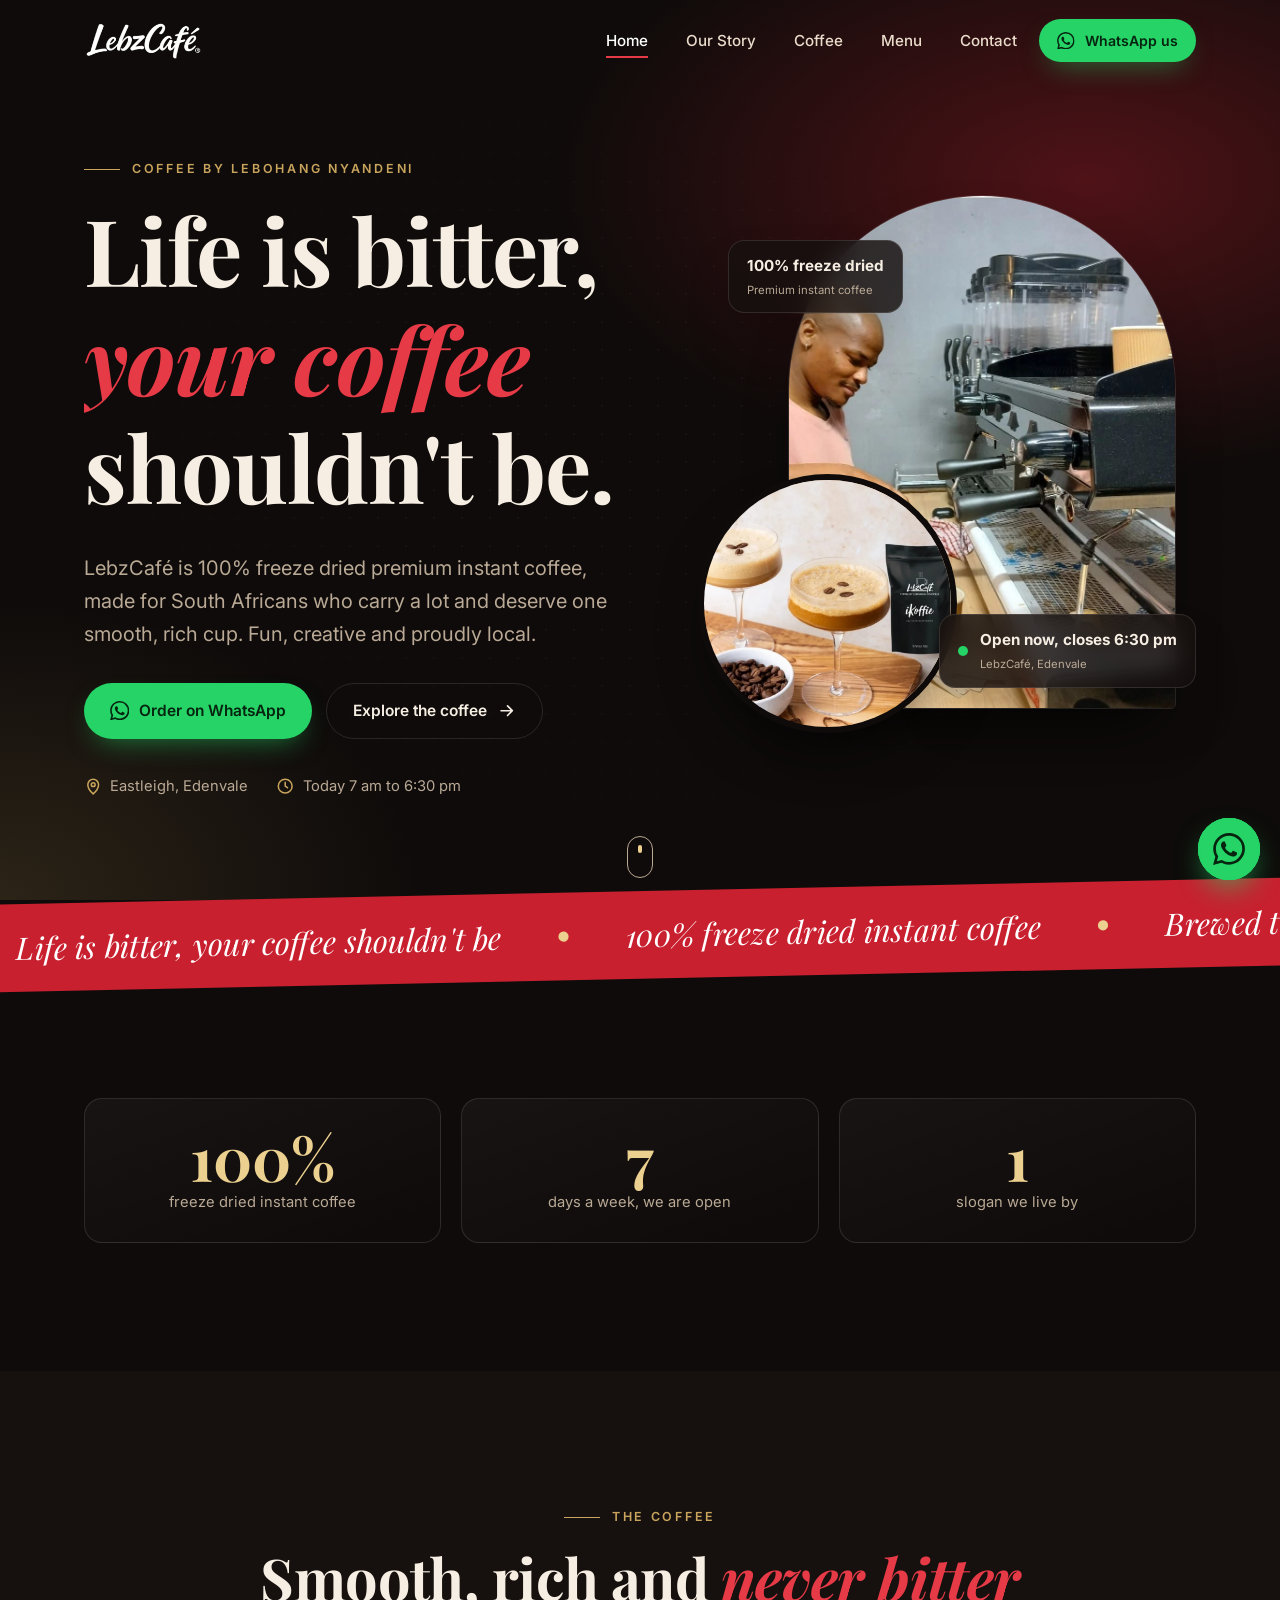
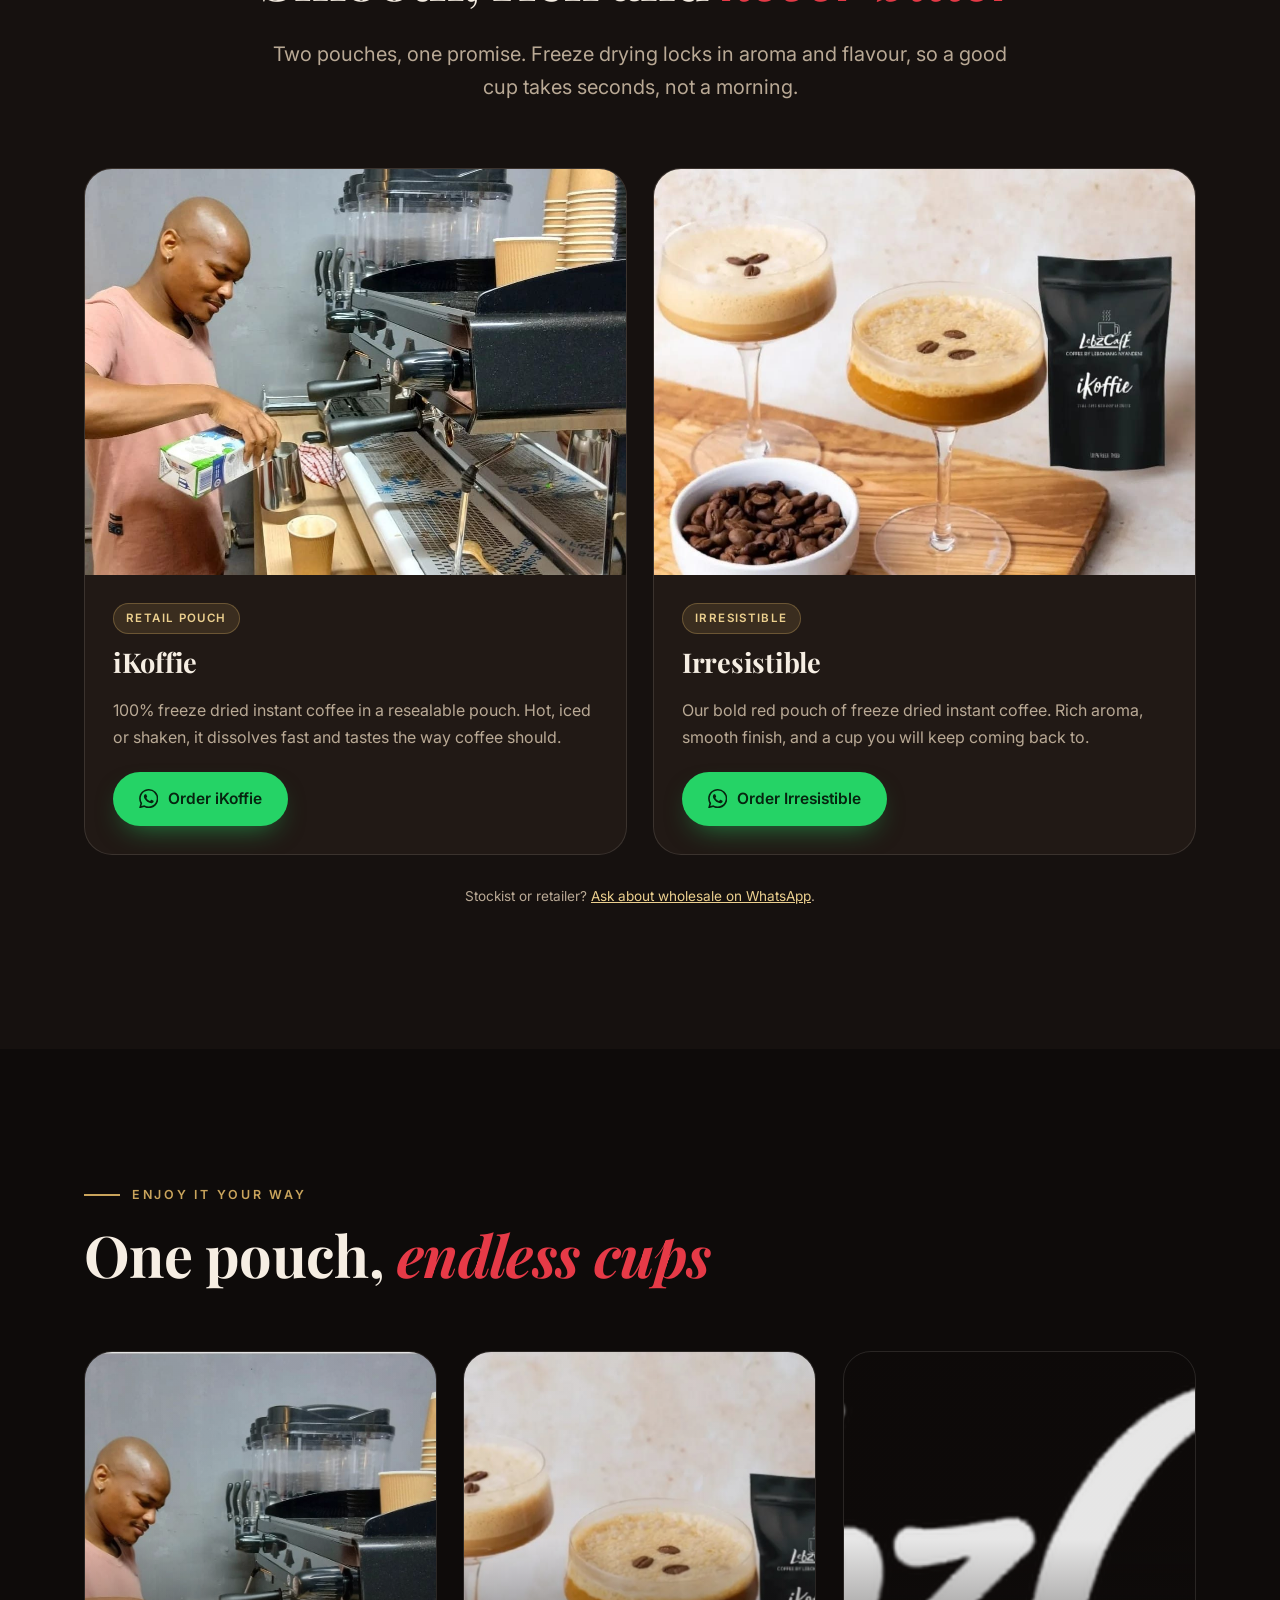
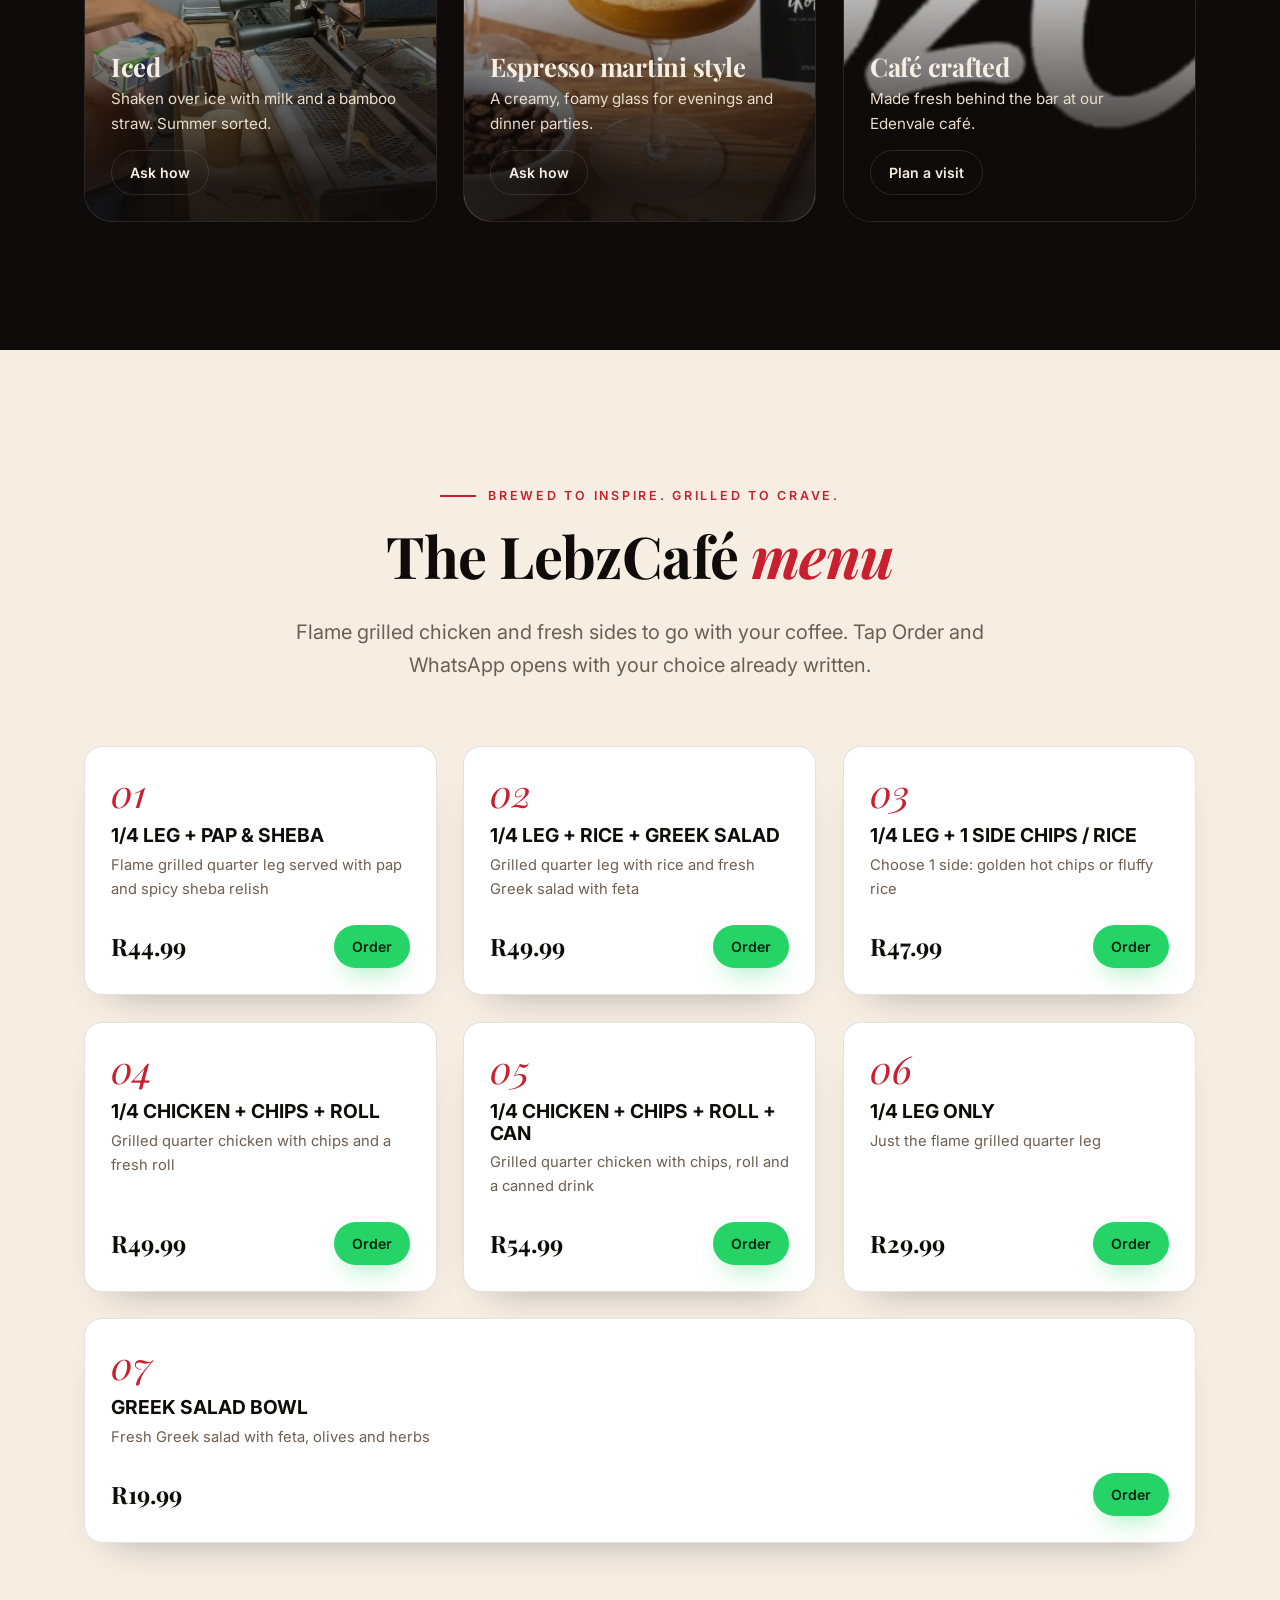
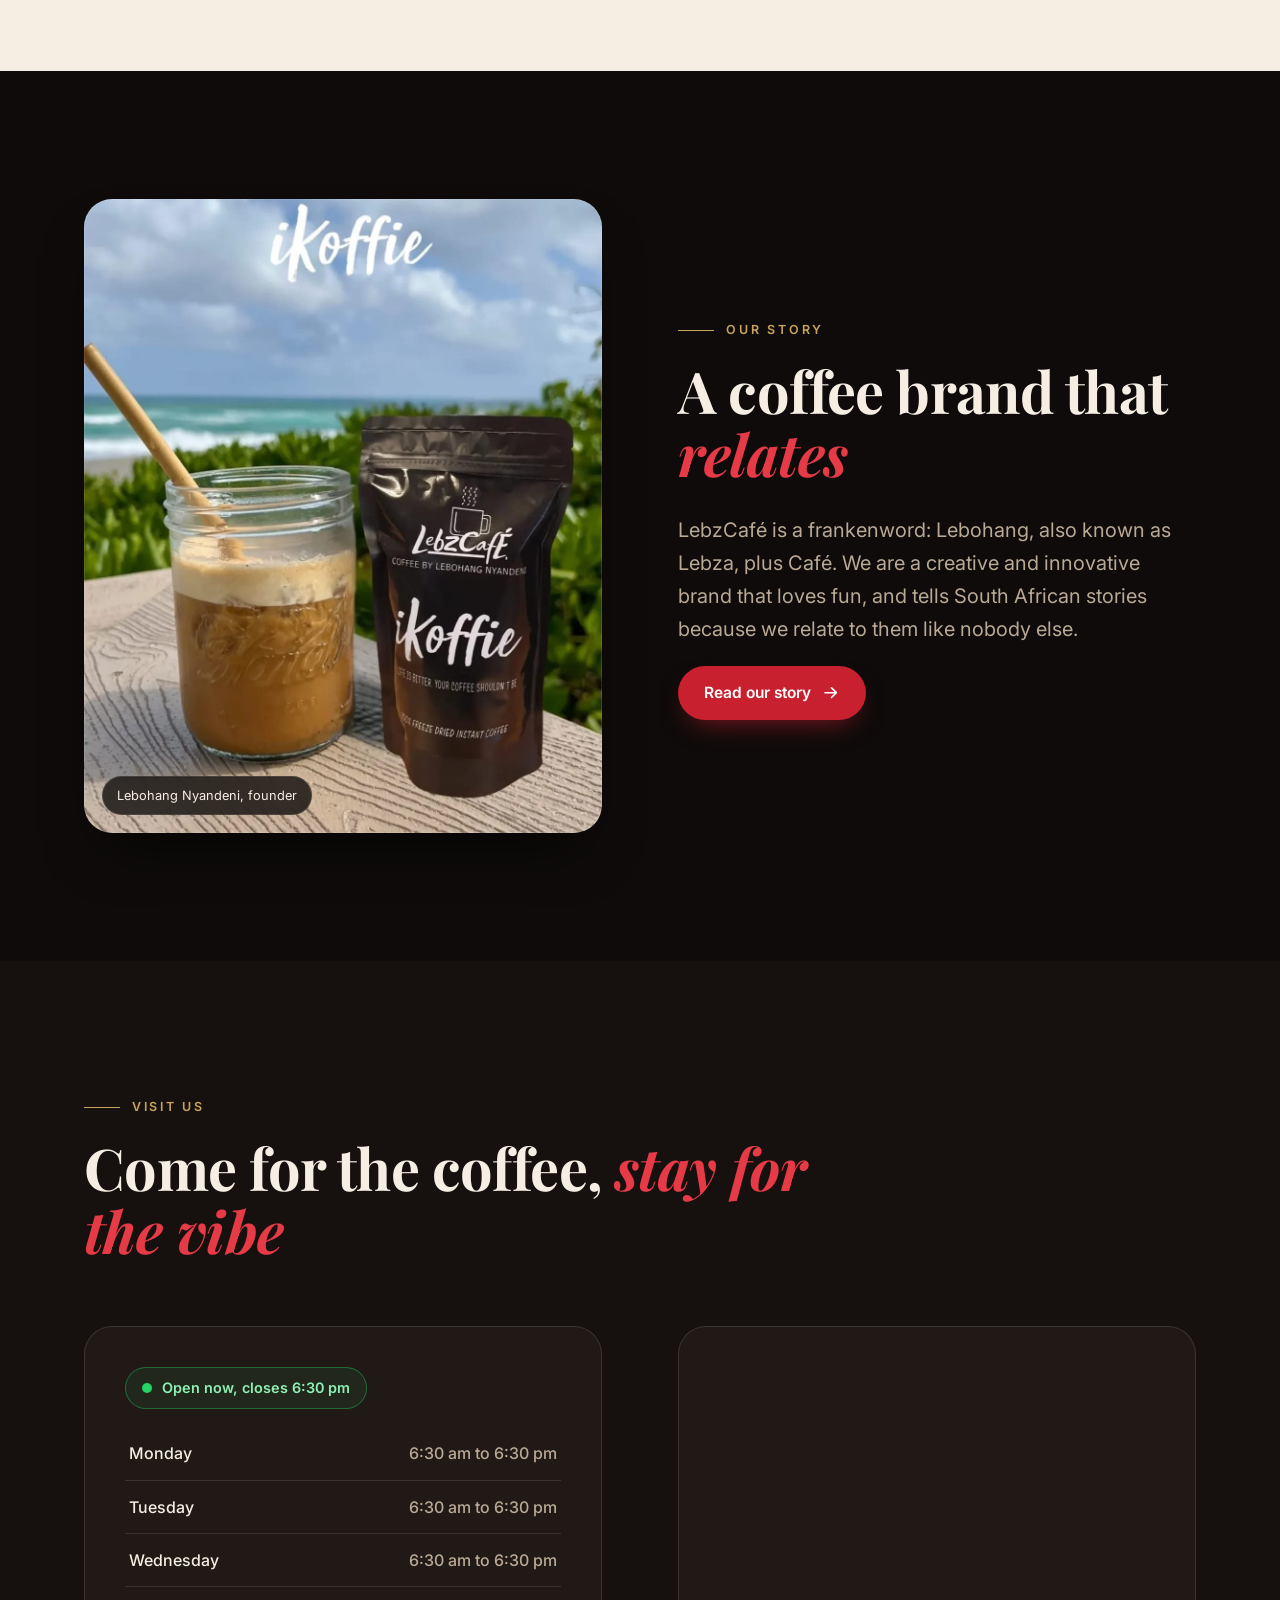
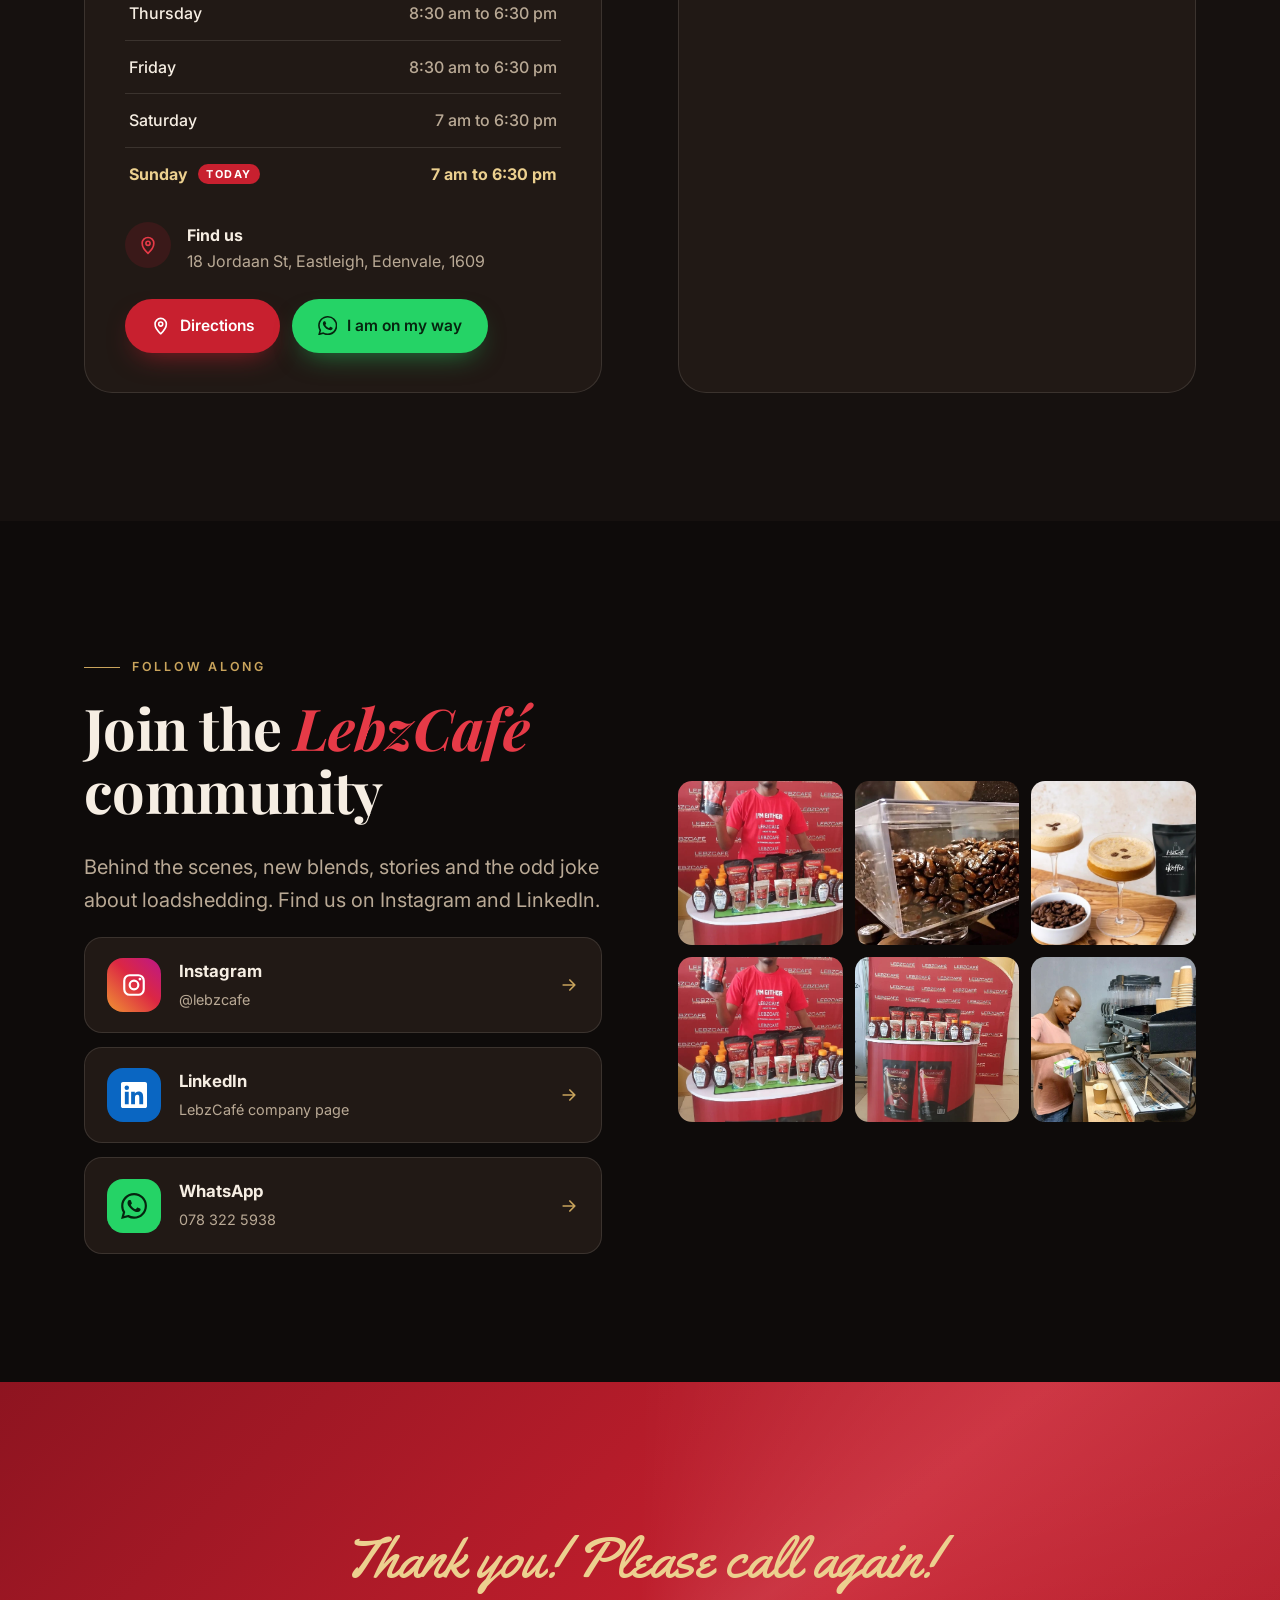
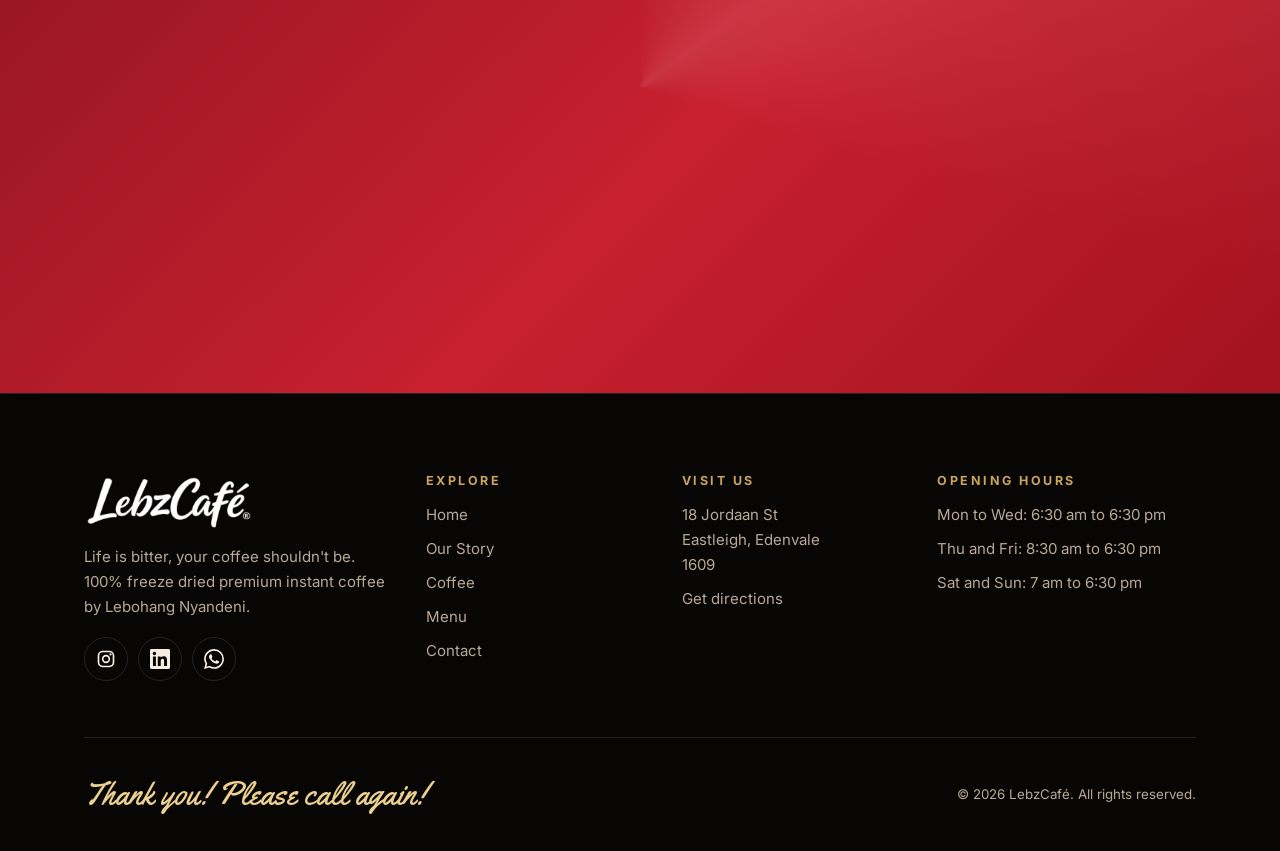
==== commit 6c1a9c8c: "Update logo image source in footer" ====
--- a/index.html
+++ b/index.html
@@ -268,7 +268,7 @@
   <div class="container">
     <div class="foot-grid">
       <div>
-        <img class="flogo" src="images/logo-white.png" alt="LebzCafé">
+        <img class="flogo" src="logo-white.png" alt="LebzCafé">
         <p>Life is bitter, your coffee shouldn't be. 100% freeze dried premium instant coffee by Lebohang Nyandeni.</p>
         <div class="socials">
           <a href="https://www.instagram.com/lebzcafe/" target="_blank" rel="noopener" aria-label="LebzCafé on Instagram"><svg class="icon " aria-hidden="true"><use href="#i-ig"/></svg></a>
